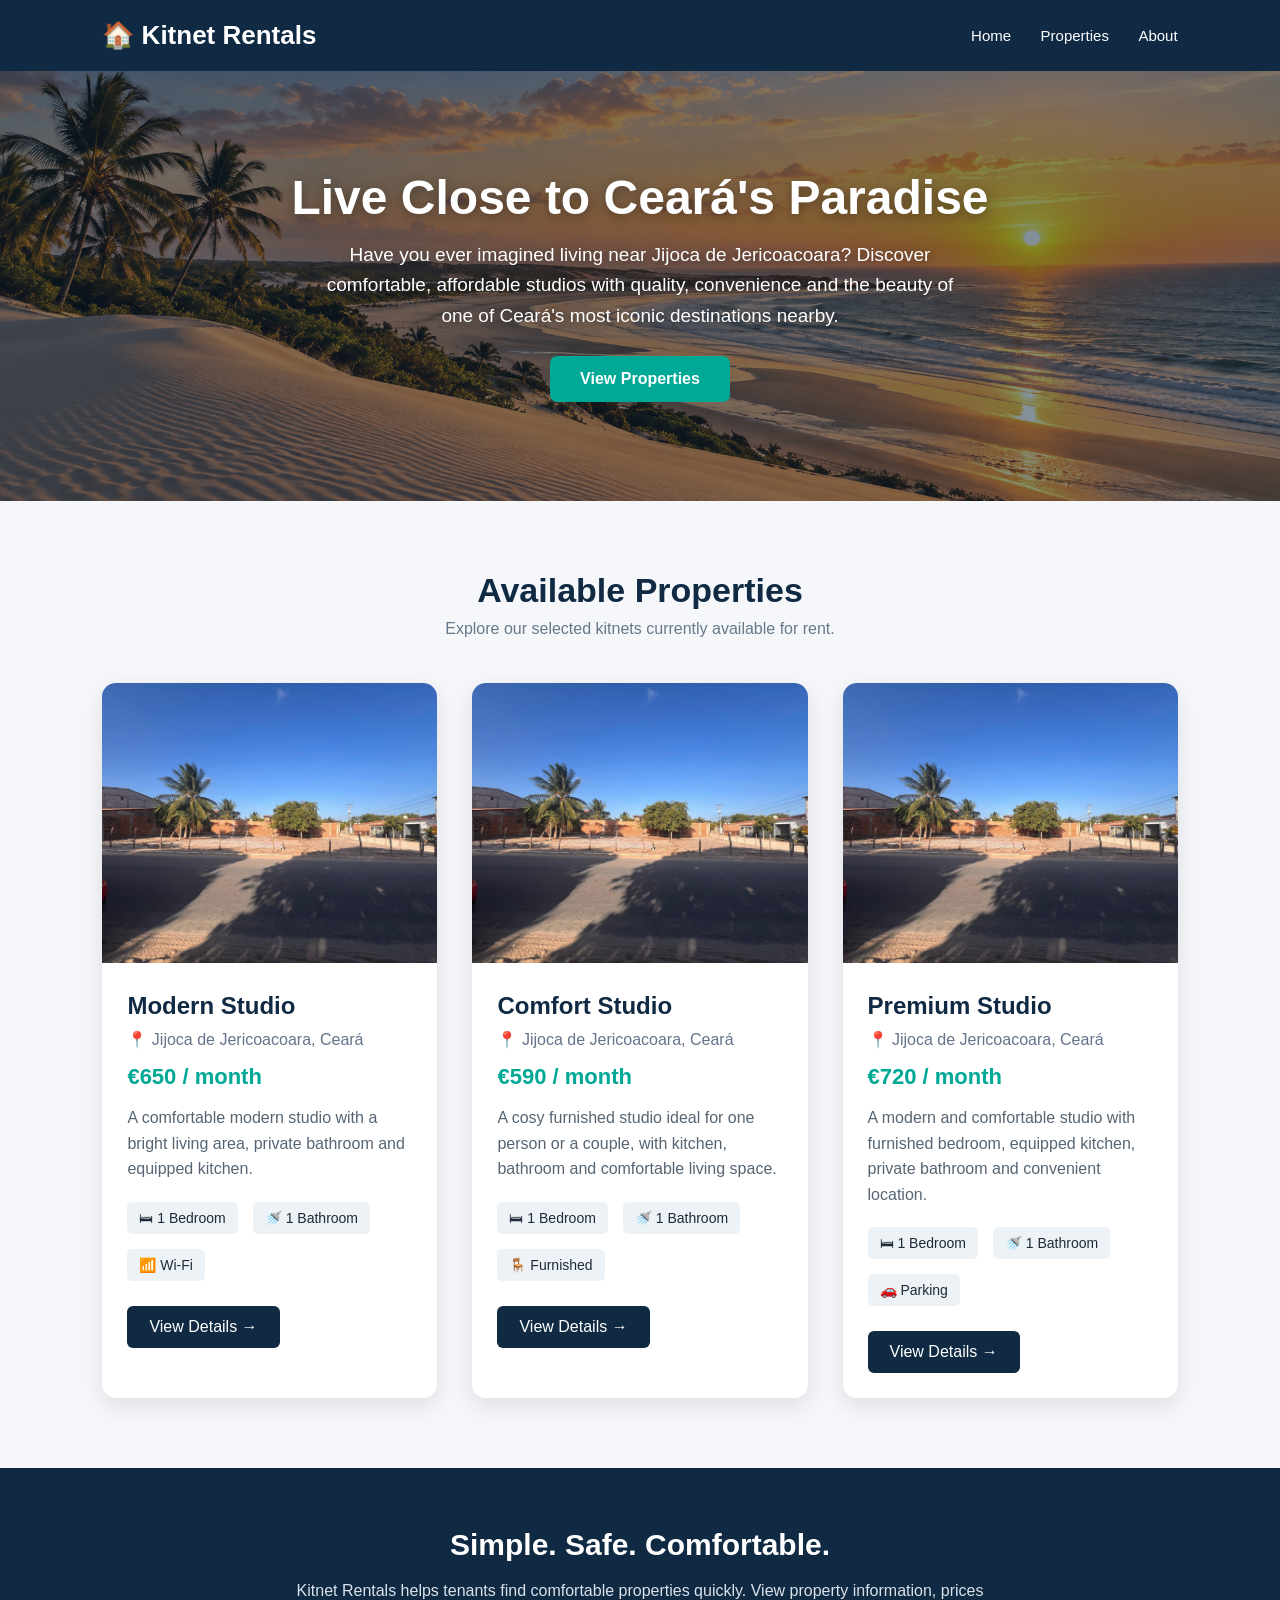
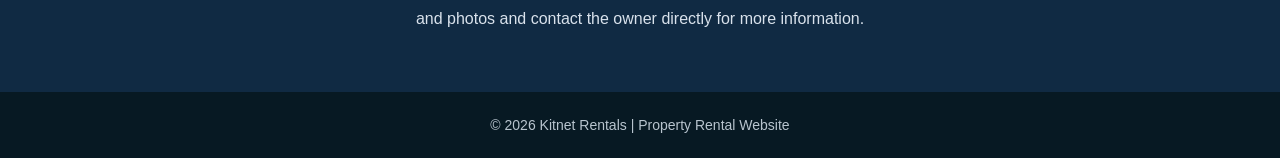
==== index.html @ 23e51628 "Update homepage hero marketing message" ====
<!DOCTYPE html>
<html lang="en">
<head>
    <meta charset="UTF-8">
    <meta name="viewport" content="width=device-width, initial-scale=1.0">
    <title>Kitnet Rentals</title>

    <style>
        * {
            margin: 0;
            padding: 0;
            box-sizing: border-box;
            font-family: Arial, sans-serif;
        }

        body {
            background-color: #f5f7fa;
            color: #1f2937;
        }

        /* HEADER */
        header {
            background-color: #102a43;
            color: white;
            padding: 20px 8%;
            display: flex;
            justify-content: space-between;
            align-items: center;
        }

        header h1 {
            font-size: 26px;
        }

        nav a {
            color: white;
            text-decoration: none;
            margin-left: 25px;
            font-size: 15px;
        }

        nav a:hover {
            color: #4fd1c5;
        }

        /* HERO */
        .hero {
            min-height: 430px;
            background:
                linear-gradient(rgba(10, 35, 55, 0.50), rgba(10, 35, 55, 0.50)),
                url("images/jericoacoara-hero.png");

            background-size: cover;
            background-position: center 58%;
            background-repeat: no-repeat;

            display: flex;
            flex-direction: column;
            justify-content: center;
            align-items: center;

            text-align: center;
            color: white;
            padding: 30px;
        }

        .hero h2 {
            font-size: 48px;
            margin-bottom: 15px;
            text-shadow: 0 3px 12px rgba(0, 0, 0, 0.35);
        }

        .hero p {
            font-size: 19px;
            max-width: 650px;
            line-height: 1.6;
            text-shadow: 0 2px 8px rgba(0, 0, 0, 0.35);
        }

        .hero-button {
            margin-top: 25px;
            background-color: #00a896;
            color: white;
            padding: 14px 30px;
            border-radius: 7px;
            text-decoration: none;
            font-weight: bold;
        }

        .hero-button:hover {
            background-color: #028b7c;
        }

        /* PROPERTIES */
        .properties {
            padding: 70px 8%;
        }

        .properties-title {
            text-align: center;
            margin-bottom: 45px;
        }

        .properties-title h2 {
            font-size: 34px;
            color: #102a43;
            margin-bottom: 10px;
        }

        .properties-title p {
            color: #66788a;
        }

        .property-container {
            max-width: 1250px;
            margin: auto;

            display: grid;
            grid-template-columns: repeat(3, 1fr);
            gap: 35px;
        }

        /* PROPERTY CARD */
        .property-card {
            background-color: white;
            border-radius: 14px;
            overflow: hidden;

            box-shadow: 0 8px 25px rgba(0, 0, 0, 0.10);
            transition: 0.3s;
            cursor: pointer;
        }

        .property-card:hover {
            transform: translateY(-7px);
            box-shadow: 0 14px 35px rgba(0, 0, 0, 0.16);
        }

        .property-card img {
            width: 100%;
            height: 280px;
            object-fit: cover;
        }

        .property-information {
            padding: 25px;
        }

        .property-information h3 {
            color: #102a43;
            font-size: 24px;
            margin-bottom: 10px;
        }

        .location {
            color: #64748b;
            margin-bottom: 15px;
        }

        .price {
            color: #00a896;
            font-size: 22px;
            font-weight: bold;
            margin-bottom: 15px;
        }

        .description {
            color: #566573;
            line-height: 1.6;
            margin-bottom: 20px;
        }

        .features {
            display: flex;
            gap: 15px;
            margin-bottom: 25px;
            flex-wrap: wrap;
        }

        .features span {
            background-color: #edf2f7;
            padding: 8px 12px;
            border-radius: 5px;
            font-size: 14px;
        }

        .details-button {
            display: inline-block;
            text-decoration: none;
            background-color: #102a43;
            color: white;
            padding: 12px 22px;
            border-radius: 6px;
            transition: 0.3s;
        }

        .details-button:hover {
            background-color: #00a896;
        }

        /* ABOUT */
        .about {
            background-color: #102a43;
            color: white;
            text-align: center;
            padding: 60px 20px;
        }

        .about h2 {
            font-size: 30px;
            margin-bottom: 15px;
        }

        .about p {
            max-width: 700px;
            margin: auto;
            line-height: 1.7;
            color: #d9e2ec;
        }

        /* FOOTER */
        footer {
            background-color: #071923;
            color: #b8c4ce;
            text-align: center;
            padding: 25px;
            font-size: 14px;
        }

        /* MOBILE */
        @media (max-width: 800px) {

            header {
                flex-direction: column;
                gap: 15px;
            }

            nav a {
                margin: 0 10px;
            }

            .hero h2 {
                font-size: 36px;
            }

            .property-container {
                grid-template-columns: 1fr;
            }
        }
    </style>
</head>

<body>

    <!-- HEADER -->
    <header>

        <h1>🏠 Kitnet Rentals</h1>

        <nav>
            <a href="#">Home</a>
            <a href="#properties">Properties</a>
            <a href="#about">About</a>
        </nav>

    </header>


    <!-- HERO -->
    <section class="hero">

        <h2>Live Close to Ceará's Paradise</h2>

        <p>
            Have you ever imagined living near Jijoca de Jericoacoara?
            Discover comfortable, affordable studios with quality, convenience
            and the beauty of one of Ceará's most iconic destinations nearby.
        </p>

        <a class="hero-button" href="#properties">
            View Properties
        </a>

    </section>


    <!-- PROPERTIES -->
    <section class="properties" id="properties">

        <div class="properties-title">

            <h2>Available Properties</h2>

            <p>
                Explore our selected kitnets currently available for rent.
            </p>

        </div>


        <div class="property-container">


            <!-- KITNET 1 -->
            <div class="property-card" role="link" tabindex="0" onclick="window.location.href='kitnet1.html'" onkeydown="if(event.key==='Enter' || event.key===' '){event.preventDefault(); window.location.href='kitnet1.html';}">

                <img
                    src="images/modern-studio-1.jpg"
                    alt="Modern Studio property exterior"
                >

                <div class="property-information">

                    <h3>Modern Studio</h3>

                    <p class="location">
                        📍 Jijoca de Jericoacoara, Ceará
                    </p>

                    <p class="price">
                        €650 / month
                    </p>

                    <p class="description">
                        A comfortable modern studio with a bright living area,
                        private bathroom and equipped kitchen.
                    </p>

                    <div class="features">
                        <span>🛏 1 Bedroom</span>
                        <span>🚿 1 Bathroom</span>
                        <span>📶 Wi-Fi</span>
                    </div>

                    <a class="details-button" href="kitnet1.html">
                        View Details →
                    </a>

                </div>

            </div>


            <!-- KITNET 2 -->
            <div class="property-card" role="link" tabindex="0" onclick="window.location.href='kitnet2.html'" onkeydown="if(event.key==='Enter' || event.key===' '){event.preventDefault(); window.location.href='kitnet2.html';}">

                <img
                    src="images/modern-studio-1.jpg"
                    alt="Comfort Studio property exterior"
                >

                <div class="property-information">

                    <h3>Comfort Studio</h3>

                    <p class="location">
                        📍 Jijoca de Jericoacoara, Ceará
                    </p>

                    <p class="price">
                        €590 / month
                    </p>

                    <p class="description">
                        A cosy furnished studio ideal for one person or a couple,
                        with kitchen, bathroom and comfortable living space.
                    </p>

                    <div class="features">
                        <span>🛏 1 Bedroom</span>
                        <span>🚿 1 Bathroom</span>
                        <span>🪑 Furnished</span>
                    </div>

                    <a class="details-button" href="kitnet2.html">
                        View Details →
                    </a>

                </div>

            </div>

            <!-- KITNET 3 -->
            <div class="property-card" role="link" tabindex="0" onclick="window.location.href='kitnet3.html'" onkeydown="if(event.key==='Enter' || event.key===' '){event.preventDefault(); window.location.href='kitnet3.html';}">

                <img
                    src="images/modern-studio-1.jpg"
                    alt="Premium Studio property exterior"
                >

                <div class="property-information">

                    <h3>Premium Studio</h3>

                    <p class="location">
                        📍 Jijoca de Jericoacoara, Ceará
                    </p>

                    <p class="price">
                        €720 / month
                    </p>

                    <p class="description">
                        A modern and comfortable studio with furnished bedroom,
                        equipped kitchen, private bathroom and convenient location.
                    </p>

                    <div class="features">
                        <span>🛏 1 Bedroom</span>
                        <span>🚿 1 Bathroom</span>
                        <span>🚗 Parking</span>
                    </div>

                    <a class="details-button" href="kitnet3.html">
                        View Details →
                    </a>

                </div>

            </div>

        </div>

    </section>


    <!-- ABOUT -->
    <section class="about" id="about">

        <h2>Simple. Safe. Comfortable.</h2>

        <p>
            Kitnet Rentals helps tenants find comfortable properties quickly.
            View property information, prices and photos and contact the owner
            directly for more information.
        </p>

    </section>


    <!-- FOOTER -->
    <footer>

        <p>
            © 2026 Kitnet Rentals | Property Rental Website
        </p>

    </footer>

</body>
</html>
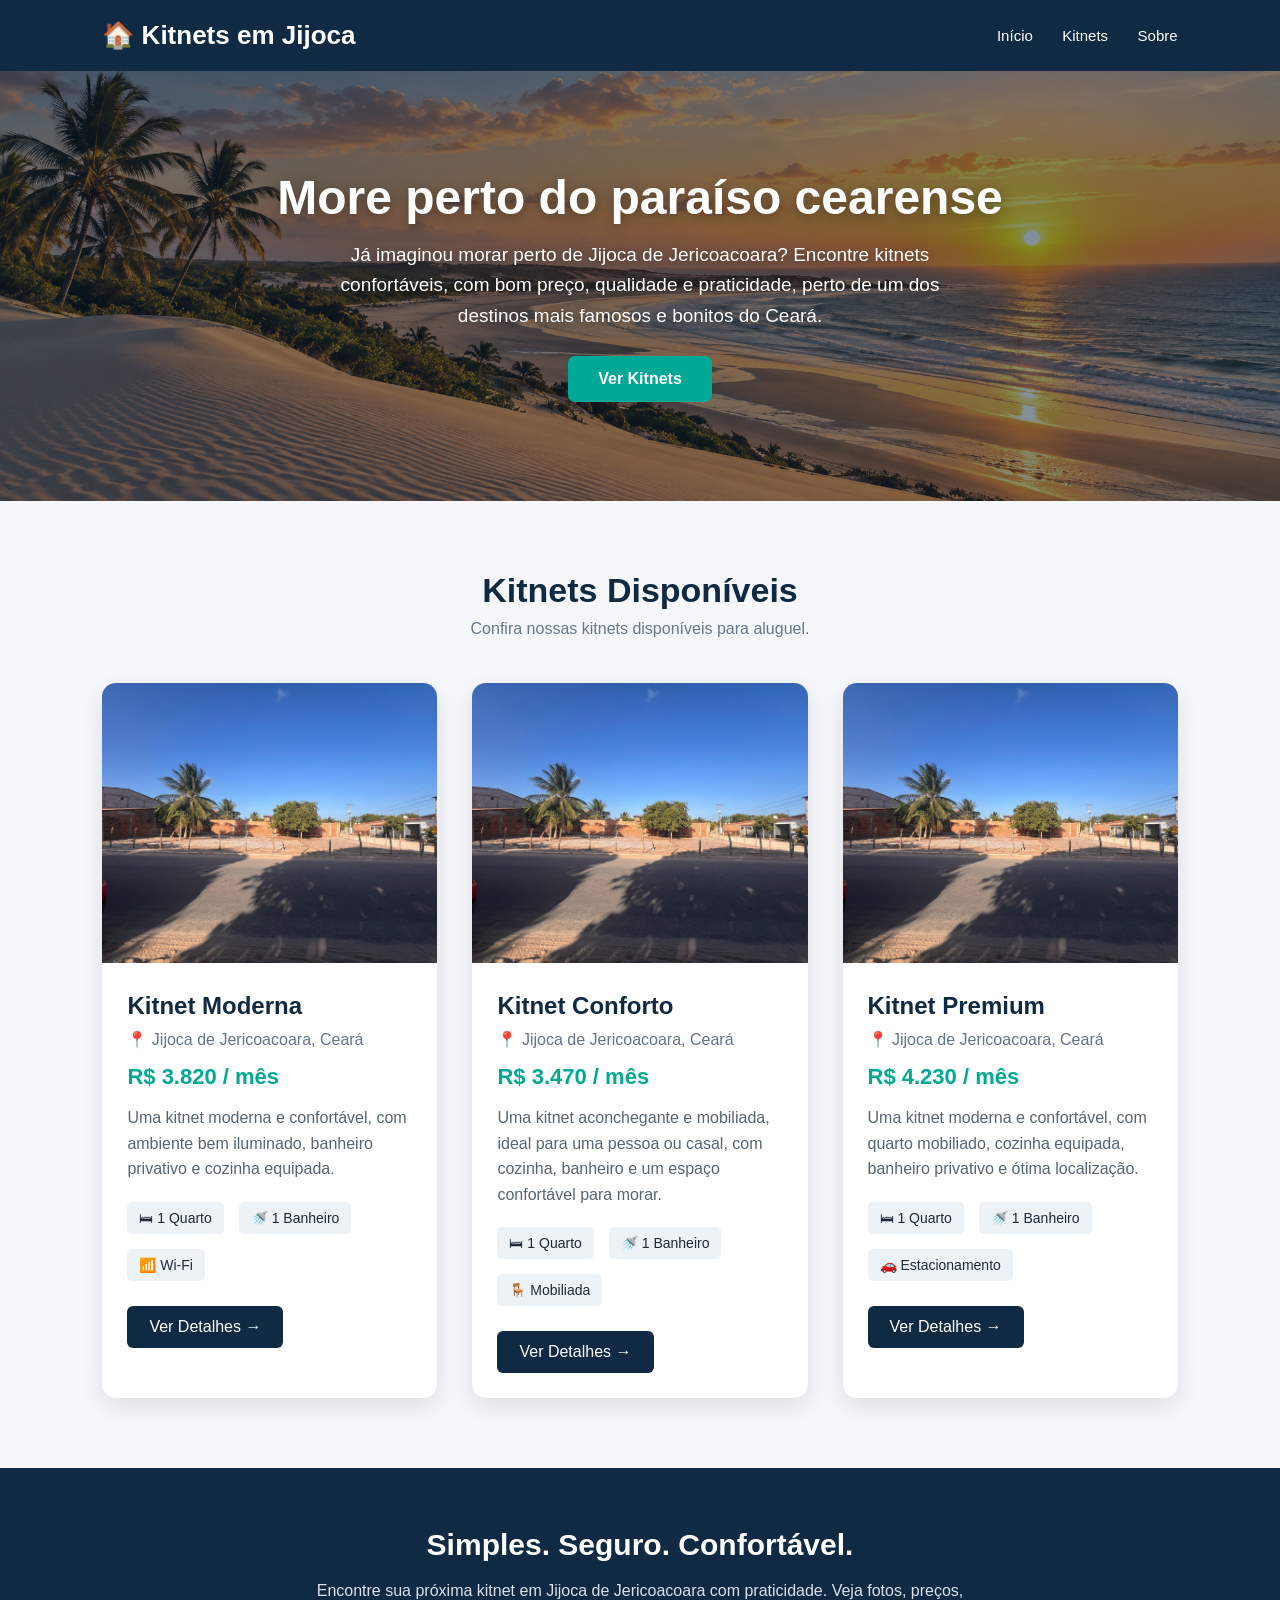
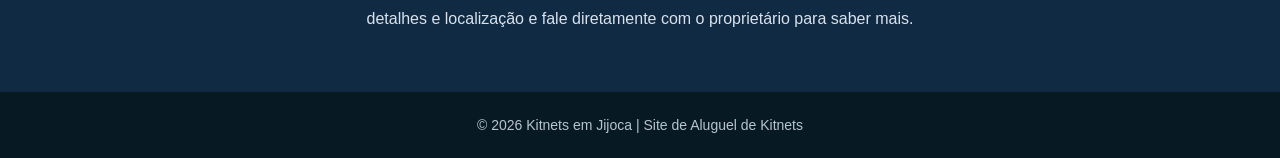
==== commit 76a9051c: "Translate website to Portuguese and use BRL prices" ====
--- a/index.html
+++ b/index.html
@@ -1,9 +1,9 @@
 <!DOCTYPE html>
-<html lang="en">
+<html lang="pt-BR">
 <head>
     <meta charset="UTF-8">
     <meta name="viewport" content="width=device-width, initial-scale=1.0">
-    <title>Kitnet Rentals</title>
+    <title>Kitnets em Jijoca de Jericoacoara</title>
 
     <style>
         * {
@@ -255,12 +255,12 @@
     <!-- HEADER -->
     <header>
 
-        <h1>🏠 Kitnet Rentals</h1>
+        <h1>🏠 Kitnets em Jijoca</h1>
 
         <nav>
-            <a href="#">Home</a>
-            <a href="#properties">Properties</a>
-            <a href="#about">About</a>
+            <a href="#">Início</a>
+            <a href="#properties">Kitnets</a>
+            <a href="#about">Sobre</a>
         </nav>
 
     </header>
@@ -269,16 +269,16 @@
     <!-- HERO -->
     <section class="hero">
 
-        <h2>Live Close to Ceará's Paradise</h2>
+        <h2>More perto do paraíso cearense</h2>
 
         <p>
-            Have you ever imagined living near Jijoca de Jericoacoara?
-            Discover comfortable, affordable studios with quality, convenience
-            and the beauty of one of Ceará's most iconic destinations nearby.
+            Já imaginou morar perto de Jijoca de Jericoacoara?
+            Encontre kitnets confortáveis, com bom preço, qualidade e praticidade,
+            perto de um dos destinos mais famosos e bonitos do Ceará.
         </p>
 
         <a class="hero-button" href="#properties">
-            View Properties
+            Ver Kitnets
         </a>
 
     </section>
@@ -289,10 +289,10 @@
 
         <div class="properties-title">
 
-            <h2>Available Properties</h2>
+            <h2>Kitnets Disponíveis</h2>
 
             <p>
-                Explore our selected kitnets currently available for rent.
+                Confira nossas kitnets disponíveis para aluguel.
             </p>
 
         </div>
@@ -306,34 +306,34 @@
 
                 <img
                     src="images/modern-studio-1.jpg"
-                    alt="Modern Studio property exterior"
+                    alt="Kitnet Moderna property exterior"
                 >
 
                 <div class="property-information">
 
-                    <h3>Modern Studio</h3>
+                    <h3>Kitnet Moderna</h3>
 
                     <p class="location">
                         📍 Jijoca de Jericoacoara, Ceará
                     </p>
 
                     <p class="price">
-                        €650 / month
+                        R$ 3.820 / mês
                     </p>
 
                     <p class="description">
-                        A comfortable modern studio with a bright living area,
-                        private bathroom and equipped kitchen.
+                        Uma kitnet moderna e confortável, com ambiente bem iluminado,
+                        banheiro privativo e cozinha equipada.
                     </p>
 
                     <div class="features">
-                        <span>🛏 1 Bedroom</span>
-                        <span>🚿 1 Bathroom</span>
+                        <span>🛏 1 Quarto</span>
+                        <span>🚿 1 Banheiro</span>
                         <span>📶 Wi-Fi</span>
                     </div>
 
                     <a class="details-button" href="kitnet1.html">
-                        View Details →
+                        Ver Detalhes →
                     </a>
 
                 </div>
@@ -346,34 +346,34 @@
 
                 <img
                     src="images/modern-studio-1.jpg"
-                    alt="Comfort Studio property exterior"
+                    alt="Kitnet Conforto property exterior"
                 >
 
                 <div class="property-information">
 
-                    <h3>Comfort Studio</h3>
+                    <h3>Kitnet Conforto</h3>
 
                     <p class="location">
                         📍 Jijoca de Jericoacoara, Ceará
                     </p>
 
                     <p class="price">
-                        €590 / month
+                        R$ 3.470 / mês
                     </p>
 
                     <p class="description">
-                        A cosy furnished studio ideal for one person or a couple,
-                        with kitchen, bathroom and comfortable living space.
+                        Uma kitnet aconchegante e mobiliada, ideal para uma pessoa ou casal,
+                        com cozinha, banheiro e um espaço confortável para morar.
                     </p>
 
                     <div class="features">
-                        <span>🛏 1 Bedroom</span>
-                        <span>🚿 1 Bathroom</span>
-                        <span>🪑 Furnished</span>
+                        <span>🛏 1 Quarto</span>
+                        <span>🚿 1 Banheiro</span>
+                        <span>🪑 Mobiliada</span>
                     </div>
 
                     <a class="details-button" href="kitnet2.html">
-                        View Details →
+                        Ver Detalhes →
                     </a>
 
                 </div>
@@ -385,34 +385,34 @@
 
                 <img
                     src="images/modern-studio-1.jpg"
-                    alt="Premium Studio property exterior"
+                    alt="Kitnet Premium property exterior"
                 >
 
                 <div class="property-information">
 
-                    <h3>Premium Studio</h3>
+                    <h3>Kitnet Premium</h3>
 
                     <p class="location">
                         📍 Jijoca de Jericoacoara, Ceará
                     </p>
 
                     <p class="price">
-                        €720 / month
+                        R$ 4.230 / mês
                     </p>
 
                     <p class="description">
-                        A modern and comfortable studio with furnished bedroom,
-                        equipped kitchen, private bathroom and convenient location.
+                        Uma kitnet moderna e confortável, com quarto mobiliado,
+                        cozinha equipada, banheiro privativo e ótima localização.
                     </p>
 
                     <div class="features">
-                        <span>🛏 1 Bedroom</span>
-                        <span>🚿 1 Bathroom</span>
-                        <span>🚗 Parking</span>
+                        <span>🛏 1 Quarto</span>
+                        <span>🚿 1 Banheiro</span>
+                        <span>🚗 Estacionamento</span>
                     </div>
 
                     <a class="details-button" href="kitnet3.html">
-                        View Details →
+                        Ver Detalhes →
                     </a>
 
                 </div>
@@ -427,12 +427,12 @@
     <!-- ABOUT -->
     <section class="about" id="about">
 
-        <h2>Simple. Safe. Comfortable.</h2>
+        <h2>Simples. Seguro. Confortável.</h2>
 
         <p>
-            Kitnet Rentals helps tenants find comfortable properties quickly.
-            View property information, prices and photos and contact the owner
-            directly for more information.
+            Encontre sua próxima kitnet em Jijoca de Jericoacoara com praticidade.
+            Veja fotos, preços, detalhes e localização e fale diretamente com o proprietário
+            para saber mais.
         </p>
 
     </section>
@@ -442,7 +442,7 @@
     <footer>
 
         <p>
-            © 2026 Kitnet Rentals | Property Rental Website
+            © 2026 Kitnets em Jijoca | Site de Aluguel de Kitnets
         </p>
 
     </footer>
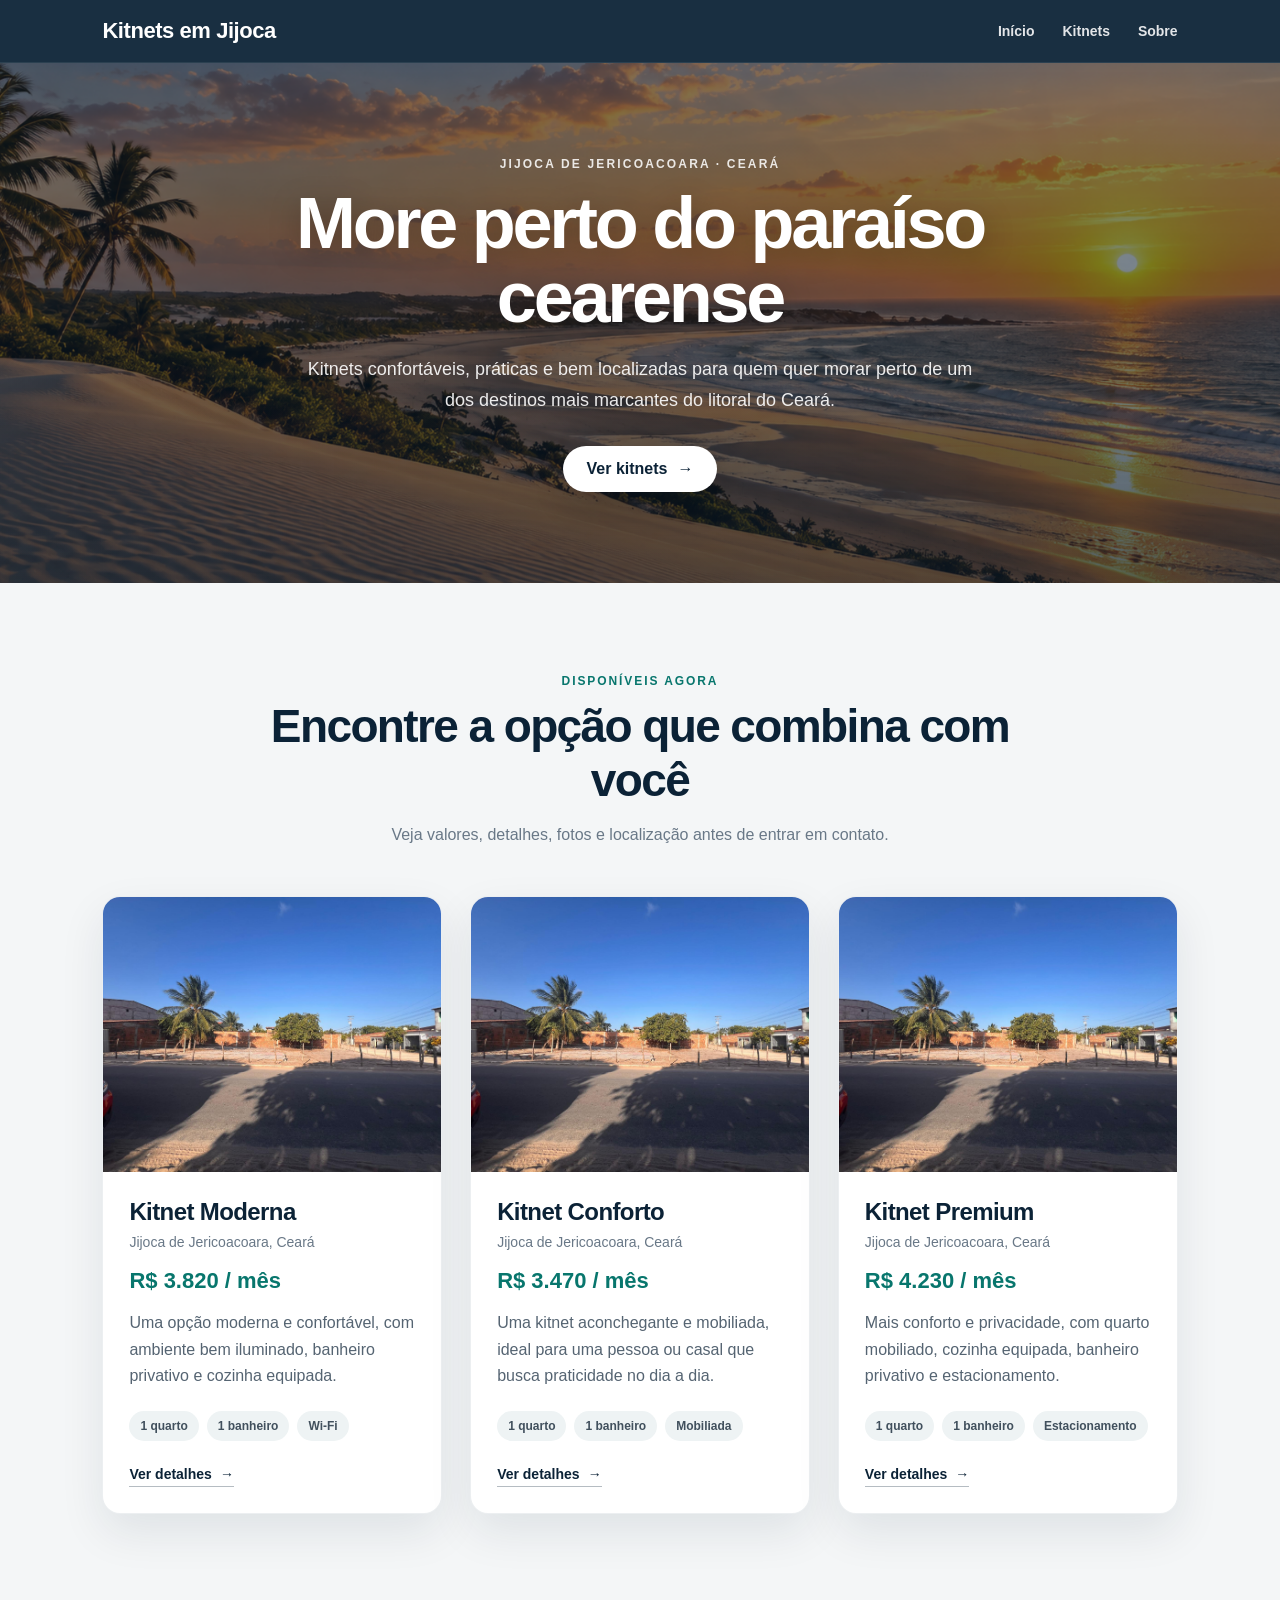
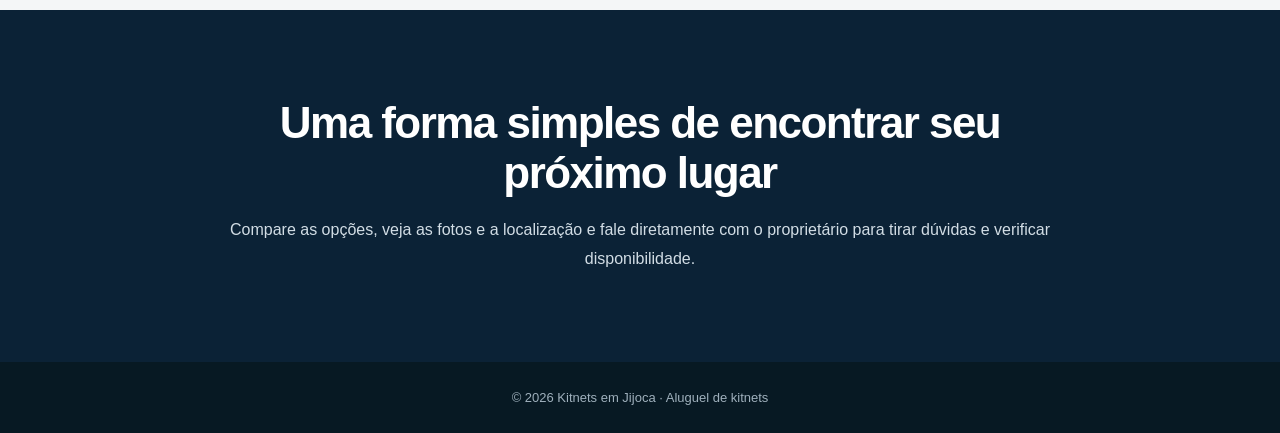
==== commit c5d63e50: "Refine homepage design and scroll animations" ====
--- a/index.html
+++ b/index.html
@@ -3,449 +3,542 @@
 <head>
     <meta charset="UTF-8">
     <meta name="viewport" content="width=device-width, initial-scale=1.0">
+    <meta name="description" content="Kitnets para aluguel em Jijoca de Jericoacoara, Ceará.">
     <title>Kitnets em Jijoca de Jericoacoara</title>
 
     <style>
+        :root {
+            --navy: #0b2236;
+            --navy-soft: #17384f;
+            --teal: #0d8f83;
+            --teal-dark: #08766d;
+            --ink: #17212b;
+            --muted: #697887;
+            --surface: #ffffff;
+            --page: #f4f6f7;
+            --line: #dce3e8;
+            --shadow: 0 18px 45px rgba(15, 35, 50, 0.09);
+            --radius: 18px;
+        }
+
         * {
             margin: 0;
             padding: 0;
             box-sizing: border-box;
-            font-family: Arial, sans-serif;
+        }
+
+        html {
+            scroll-behavior: smooth;
         }
 
         body {
-            background-color: #f5f7fa;
-            color: #1f2937;
-        }
-
-        /* HEADER */
+            font-family: Arial, Helvetica, sans-serif;
+            background: var(--page);
+            color: var(--ink);
+            -webkit-font-smoothing: antialiased;
+        }
+
+        a {
+            color: inherit;
+        }
+
         header {
-            background-color: #102a43;
-            color: white;
-            padding: 20px 8%;
+            position: sticky;
+            top: 0;
+            z-index: 50;
             display: flex;
             justify-content: space-between;
             align-items: center;
-        }
-
-        header h1 {
-            font-size: 26px;
+            padding: 18px 8%;
+            background: rgba(11, 34, 54, 0.94);
+            color: white;
+            backdrop-filter: blur(14px);
+            border-bottom: 1px solid rgba(255,255,255,0.08);
+        }
+
+        .brand {
+            text-decoration: none;
+            font-weight: 800;
+            letter-spacing: -0.02em;
+            font-size: 22px;
+        }
+
+        nav {
+            display: flex;
+            align-items: center;
+            gap: 28px;
         }
 
         nav a {
+            text-decoration: none;
+            font-size: 14px;
+            font-weight: 600;
+            opacity: 0.88;
+            transition: opacity .2s ease;
+        }
+
+        nav a:hover {
+            opacity: 1;
+        }
+
+        .hero {
+            position: relative;
+            min-height: 520px;
+            overflow: hidden;
+            display: grid;
+            place-items: center;
+            text-align: center;
             color: white;
-            text-decoration: none;
-            margin-left: 25px;
-            font-size: 15px;
-        }
-
-        nav a:hover {
-            color: #4fd1c5;
-        }
-
-        /* HERO */
-        .hero {
-            min-height: 430px;
+            isolation: isolate;
+            padding: 72px 24px;
+        }
+
+        .hero::before {
+            content: "";
+            position: absolute;
+            inset: -8%;
+            z-index: -2;
             background:
-                linear-gradient(rgba(10, 35, 55, 0.50), rgba(10, 35, 55, 0.50)),
+                linear-gradient(rgba(8, 27, 43, 0.48), rgba(8, 27, 43, 0.62)),
                 url("images/jericoacoara-hero.png");
-
             background-size: cover;
             background-position: center 58%;
-            background-repeat: no-repeat;
-
-            display: flex;
-            flex-direction: column;
-            justify-content: center;
+            transform: translate3d(0, var(--hero-shift, 0px), 0) scale(1.07);
+            will-change: transform;
+        }
+
+        .hero::after {
+            content: "";
+            position: absolute;
+            inset: 0;
+            z-index: -1;
+            background: linear-gradient(to top, rgba(8, 27, 43, .2), transparent 45%);
+        }
+
+        .hero-content {
+            max-width: 820px;
+        }
+
+        .eyebrow {
+            display: inline-block;
+            margin-bottom: 16px;
+            font-size: 12px;
+            font-weight: 800;
+            letter-spacing: .18em;
+            text-transform: uppercase;
+            opacity: .86;
+        }
+
+        .hero h1 {
+            font-size: clamp(42px, 6vw, 72px);
+            line-height: 1.02;
+            letter-spacing: -0.045em;
+            margin-bottom: 20px;
+            text-shadow: 0 6px 30px rgba(0,0,0,.25);
+        }
+
+        .hero p {
+            max-width: 680px;
+            margin: 0 auto;
+            font-size: 18px;
+            line-height: 1.7;
+            color: rgba(255,255,255,.9);
+        }
+
+        .hero-button {
+            display: inline-flex;
             align-items: center;
-
+            gap: 10px;
+            margin-top: 30px;
+            padding: 14px 24px;
+            border-radius: 999px;
+            background: white;
+            color: var(--navy);
+            text-decoration: none;
+            font-weight: 800;
+            box-shadow: 0 14px 32px rgba(0,0,0,.16);
+            transition: transform .25s ease, box-shadow .25s ease;
+        }
+
+        .hero-button:hover {
+            transform: translateY(-2px);
+            box-shadow: 0 18px 36px rgba(0,0,0,.22);
+        }
+
+        .properties {
+            padding: 88px 8% 96px;
+        }
+
+        .section-head {
+            max-width: 760px;
+            margin: 0 auto 48px;
             text-align: center;
-            color: white;
-            padding: 30px;
-        }
-
-        .hero h2 {
-            font-size: 48px;
-            margin-bottom: 15px;
-            text-shadow: 0 3px 12px rgba(0, 0, 0, 0.35);
-        }
-
-        .hero p {
-            font-size: 19px;
-            max-width: 650px;
-            line-height: 1.6;
-            text-shadow: 0 2px 8px rgba(0, 0, 0, 0.35);
-        }
-
-        .hero-button {
-            margin-top: 25px;
-            background-color: #00a896;
-            color: white;
-            padding: 14px 30px;
-            border-radius: 7px;
-            text-decoration: none;
-            font-weight: bold;
-        }
-
-        .hero-button:hover {
-            background-color: #028b7c;
-        }
-
-        /* PROPERTIES */
-        .properties {
-            padding: 70px 8%;
-        }
-
-        .properties-title {
-            text-align: center;
-            margin-bottom: 45px;
-        }
-
-        .properties-title h2 {
-            font-size: 34px;
-            color: #102a43;
-            margin-bottom: 10px;
-        }
-
-        .properties-title p {
-            color: #66788a;
+        }
+
+        .section-head span {
+            color: var(--teal-dark);
+            font-size: 12px;
+            font-weight: 800;
+            letter-spacing: .16em;
+            text-transform: uppercase;
+        }
+
+        .section-head h2 {
+            margin-top: 10px;
+            font-size: clamp(32px, 4vw, 46px);
+            letter-spacing: -0.035em;
+            color: var(--navy);
+        }
+
+        .section-head p {
+            margin-top: 14px;
+            color: var(--muted);
+            line-height: 1.7;
         }
 
         .property-container {
             max-width: 1250px;
             margin: auto;
-
             display: grid;
             grid-template-columns: repeat(3, 1fr);
-            gap: 35px;
-        }
-
-        /* PROPERTY CARD */
+            gap: 28px;
+        }
+
         .property-card {
-            background-color: white;
-            border-radius: 14px;
+            background: var(--surface);
+            border: 1px solid rgba(23,56,79,.08);
+            border-radius: var(--radius);
             overflow: hidden;
-
-            box-shadow: 0 8px 25px rgba(0, 0, 0, 0.10);
-            transition: 0.3s;
+            box-shadow: var(--shadow);
             cursor: pointer;
+            transition: transform .35s ease, box-shadow .35s ease, border-color .35s ease;
         }
 
         .property-card:hover {
-            transform: translateY(-7px);
-            box-shadow: 0 14px 35px rgba(0, 0, 0, 0.16);
+            transform: translateY(-8px);
+            box-shadow: 0 24px 60px rgba(15,35,50,.14);
+            border-color: rgba(13,143,131,.25);
+        }
+
+        .property-card .image-wrap {
+            overflow: hidden;
+            position: relative;
         }
 
         .property-card img {
             width: 100%;
-            height: 280px;
+            height: 275px;
             object-fit: cover;
+            display: block;
+            transition: transform .7s cubic-bezier(.2,.7,.2,1);
+        }
+
+        .property-card:hover img {
+            transform: scale(1.045);
         }
 
         .property-information {
-            padding: 25px;
+            padding: 26px;
         }
 
         .property-information h3 {
-            color: #102a43;
+            color: var(--navy);
             font-size: 24px;
-            margin-bottom: 10px;
+            letter-spacing: -0.025em;
+            margin-bottom: 8px;
         }
 
         .location {
-            color: #64748b;
-            margin-bottom: 15px;
+            color: var(--muted);
+            font-size: 14px;
+            margin-bottom: 18px;
         }
 
         .price {
-            color: #00a896;
+            color: var(--teal-dark);
             font-size: 22px;
-            font-weight: bold;
-            margin-bottom: 15px;
+            font-weight: 800;
+            margin-bottom: 16px;
         }
 
         .description {
-            color: #566573;
-            line-height: 1.6;
-            margin-bottom: 20px;
+            color: #556472;
+            line-height: 1.65;
+            margin-bottom: 22px;
+            min-height: 79px;
         }
 
         .features {
             display: flex;
-            gap: 15px;
-            margin-bottom: 25px;
+            gap: 8px;
             flex-wrap: wrap;
+            margin-bottom: 24px;
         }
 
         .features span {
-            background-color: #edf2f7;
-            padding: 8px 12px;
-            border-radius: 5px;
+            background: #eef3f4;
+            color: #41505d;
+            padding: 8px 11px;
+            border-radius: 999px;
+            font-size: 12px;
+            font-weight: 700;
+        }
+
+        .details-button {
+            display: inline-flex;
+            align-items: center;
+            gap: 8px;
+            text-decoration: none;
+            color: var(--navy);
+            font-weight: 800;
             font-size: 14px;
-        }
-
-        .details-button {
-            display: inline-block;
-            text-decoration: none;
-            background-color: #102a43;
+            border-bottom: 1px solid rgba(11,34,54,.3);
+            padding-bottom: 4px;
+            transition: color .2s ease, border-color .2s ease;
+        }
+
+        .details-button:hover {
+            color: var(--teal-dark);
+            border-color: var(--teal-dark);
+        }
+
+        .about {
+            background: var(--navy);
             color: white;
-            padding: 12px 22px;
-            border-radius: 6px;
-            transition: 0.3s;
-        }
-
-        .details-button:hover {
-            background-color: #00a896;
-        }
-
-        /* ABOUT */
-        .about {
-            background-color: #102a43;
-            color: white;
+            padding: 88px 20px;
+        }
+
+        .about-inner {
+            max-width: 820px;
+            margin: auto;
             text-align: center;
-            padding: 60px 20px;
         }
 
         .about h2 {
-            font-size: 30px;
-            margin-bottom: 15px;
+            font-size: clamp(30px, 4vw, 44px);
+            letter-spacing: -0.035em;
+            margin-bottom: 18px;
         }
 
         .about p {
-            max-width: 700px;
-            margin: auto;
-            line-height: 1.7;
-            color: #d9e2ec;
-        }
-
-        /* FOOTER */
+            line-height: 1.8;
+            color: #d2dde5;
+        }
+
         footer {
-            background-color: #071923;
-            color: #b8c4ce;
+            background: #071923;
+            color: #9fb0bc;
             text-align: center;
-            padding: 25px;
-            font-size: 14px;
-        }
-
-        /* MOBILE */
-        @media (max-width: 800px) {
-
-            header {
-                flex-direction: column;
-                gap: 15px;
-            }
-
-            nav a {
-                margin: 0 10px;
-            }
-
-            .hero h2 {
-                font-size: 36px;
-            }
-
+            padding: 28px;
+            font-size: 13px;
+        }
+
+        .reveal {
+            opacity: 0;
+            transform: translateY(26px);
+            transition: opacity .75s ease, transform .75s cubic-bezier(.2,.7,.2,1);
+        }
+
+        .reveal.visible {
+            opacity: 1;
+            transform: translateY(0);
+        }
+
+        .property-card.reveal:nth-child(2) {
+            transition-delay: .08s;
+        }
+
+        .property-card.reveal:nth-child(3) {
+            transition-delay: .16s;
+        }
+
+        @media (max-width: 900px) {
             .property-container {
                 grid-template-columns: 1fr;
-            }
+                max-width: 620px;
+            }
+
+            .description {
+                min-height: auto;
+            }
+        }
+
+        @media (max-width: 700px) {
+            header {
+                padding: 16px 20px;
+            }
+
+            nav {
+                gap: 14px;
+            }
+
+            nav a {
+                font-size: 13px;
+            }
+
+            .brand {
+                font-size: 18px;
+            }
+
+            .hero {
+                min-height: 480px;
+            }
+
+            .hero p {
+                font-size: 16px;
+            }
+
+            .properties {
+                padding: 68px 20px 76px;
+            }
+
+            .property-card img {
+                height: 240px;
+            }
+        }
+
+        @media (prefers-reduced-motion: reduce) {
+            html { scroll-behavior: auto; }
+            .reveal { opacity: 1; transform: none; transition: none; }
+            .property-card,
+            .property-card img,
+            .hero-button { transition: none; }
+            .hero::before { transform: scale(1.07); }
         }
     </style>
 </head>
 
 <body>
 
-    <!-- HEADER -->
-    <header>
-
-        <h1>🏠 Kitnets em Jijoca</h1>
-
-        <nav>
-            <a href="#">Início</a>
-            <a href="#properties">Kitnets</a>
-            <a href="#about">Sobre</a>
-        </nav>
-
-    </header>
-
-
-    <!-- HERO -->
-    <section class="hero">
-
-        <h2>More perto do paraíso cearense</h2>
-
+<header>
+    <a class="brand" href="#">Kitnets em Jijoca</a>
+
+    <nav>
+        <a href="#">Início</a>
+        <a href="#properties">Kitnets</a>
+        <a href="#about">Sobre</a>
+    </nav>
+</header>
+
+<section class="hero" id="home">
+    <div class="hero-content reveal">
+        <span class="eyebrow">Jijoca de Jericoacoara · Ceará</span>
+        <h1>More perto do paraíso cearense</h1>
         <p>
-            Já imaginou morar perto de Jijoca de Jericoacoara?
-            Encontre kitnets confortáveis, com bom preço, qualidade e praticidade,
-            perto de um dos destinos mais famosos e bonitos do Ceará.
+            Kitnets confortáveis, práticas e bem localizadas para quem quer morar
+            perto de um dos destinos mais marcantes do litoral do Ceará.
         </p>
-
-        <a class="hero-button" href="#properties">
-            Ver Kitnets
-        </a>
-
-    </section>
-
-
-    <!-- PROPERTIES -->
-    <section class="properties" id="properties">
-
-        <div class="properties-title">
-
-            <h2>Kitnets Disponíveis</h2>
-
-            <p>
-                Confira nossas kitnets disponíveis para aluguel.
-            </p>
-
-        </div>
-
-
-        <div class="property-container">
-
-
-            <!-- KITNET 1 -->
-            <div class="property-card" role="link" tabindex="0" onclick="window.location.href='kitnet1.html'" onkeydown="if(event.key==='Enter' || event.key===' '){event.preventDefault(); window.location.href='kitnet1.html';}">
-
-                <img
-                    src="images/modern-studio-1.jpg"
-                    alt="Kitnet Moderna property exterior"
-                >
-
-                <div class="property-information">
-
-                    <h3>Kitnet Moderna</h3>
-
-                    <p class="location">
-                        📍 Jijoca de Jericoacoara, Ceará
-                    </p>
-
-                    <p class="price">
-                        R$ 3.820 / mês
-                    </p>
-
-                    <p class="description">
-                        Uma kitnet moderna e confortável, com ambiente bem iluminado,
-                        banheiro privativo e cozinha equipada.
-                    </p>
-
-                    <div class="features">
-                        <span>🛏 1 Quarto</span>
-                        <span>🚿 1 Banheiro</span>
-                        <span>📶 Wi-Fi</span>
-                    </div>
-
-                    <a class="details-button" href="kitnet1.html">
-                        Ver Detalhes →
-                    </a>
-
+        <a class="hero-button" href="#properties">Ver kitnets <span aria-hidden="true">→</span></a>
+    </div>
+</section>
+
+<section class="properties" id="properties">
+    <div class="section-head reveal">
+        <span>Disponíveis agora</span>
+        <h2>Encontre a opção que combina com você</h2>
+        <p>Veja valores, detalhes, fotos e localização antes de entrar em contato.</p>
+    </div>
+
+    <div class="property-container">
+        <article class="property-card reveal" role="link" tabindex="0" onclick="window.location.href='kitnet1.html'" onkeydown="if(event.key==='Enter'||event.key===' '){event.preventDefault();window.location.href='kitnet1.html';}">
+            <div class="image-wrap">
+                <img src="images/modern-studio-1.jpg" alt="Área externa da Kitnet Moderna">
+            </div>
+            <div class="property-information">
+                <h3>Kitnet Moderna</h3>
+                <p class="location">Jijoca de Jericoacoara, Ceará</p>
+                <p class="price">R$ 3.820 / mês</p>
+                <p class="description">Uma opção moderna e confortável, com ambiente bem iluminado, banheiro privativo e cozinha equipada.</p>
+                <div class="features">
+                    <span>1 quarto</span>
+                    <span>1 banheiro</span>
+                    <span>Wi-Fi</span>
                 </div>
-
+                <a class="details-button" href="kitnet1.html">Ver detalhes <span aria-hidden="true">→</span></a>
             </div>
-
-
-            <!-- KITNET 2 -->
-            <div class="property-card" role="link" tabindex="0" onclick="window.location.href='kitnet2.html'" onkeydown="if(event.key==='Enter' || event.key===' '){event.preventDefault(); window.location.href='kitnet2.html';}">
-
-                <img
-                    src="images/modern-studio-1.jpg"
-                    alt="Kitnet Conforto property exterior"
-                >
-
-                <div class="property-information">
-
-                    <h3>Kitnet Conforto</h3>
-
-                    <p class="location">
-                        📍 Jijoca de Jericoacoara, Ceará
-                    </p>
-
-                    <p class="price">
-                        R$ 3.470 / mês
-                    </p>
-
-                    <p class="description">
-                        Uma kitnet aconchegante e mobiliada, ideal para uma pessoa ou casal,
-                        com cozinha, banheiro e um espaço confortável para morar.
-                    </p>
-
-                    <div class="features">
-                        <span>🛏 1 Quarto</span>
-                        <span>🚿 1 Banheiro</span>
-                        <span>🪑 Mobiliada</span>
-                    </div>
-
-                    <a class="details-button" href="kitnet2.html">
-                        Ver Detalhes →
-                    </a>
-
+        </article>
+
+        <article class="property-card reveal" role="link" tabindex="0" onclick="window.location.href='kitnet2.html'" onkeydown="if(event.key==='Enter'||event.key===' '){event.preventDefault();window.location.href='kitnet2.html';}">
+            <div class="image-wrap">
+                <img src="images/modern-studio-1.jpg" alt="Área externa da Kitnet Conforto">
+            </div>
+            <div class="property-information">
+                <h3>Kitnet Conforto</h3>
+                <p class="location">Jijoca de Jericoacoara, Ceará</p>
+                <p class="price">R$ 3.470 / mês</p>
+                <p class="description">Uma kitnet aconchegante e mobiliada, ideal para uma pessoa ou casal que busca praticidade no dia a dia.</p>
+                <div class="features">
+                    <span>1 quarto</span>
+                    <span>1 banheiro</span>
+                    <span>Mobiliada</span>
                 </div>
-
+                <a class="details-button" href="kitnet2.html">Ver detalhes <span aria-hidden="true">→</span></a>
             </div>
-
-            <!-- KITNET 3 -->
-            <div class="property-card" role="link" tabindex="0" onclick="window.location.href='kitnet3.html'" onkeydown="if(event.key==='Enter' || event.key===' '){event.preventDefault(); window.location.href='kitnet3.html';}">
-
-                <img
-                    src="images/modern-studio-1.jpg"
-                    alt="Kitnet Premium property exterior"
-                >
-
-                <div class="property-information">
-
-                    <h3>Kitnet Premium</h3>
-
-                    <p class="location">
-                        📍 Jijoca de Jericoacoara, Ceará
-                    </p>
-
-                    <p class="price">
-                        R$ 4.230 / mês
-                    </p>
-
-                    <p class="description">
-                        Uma kitnet moderna e confortável, com quarto mobiliado,
-                        cozinha equipada, banheiro privativo e ótima localização.
-                    </p>
-
-                    <div class="features">
-                        <span>🛏 1 Quarto</span>
-                        <span>🚿 1 Banheiro</span>
-                        <span>🚗 Estacionamento</span>
-                    </div>
-
-                    <a class="details-button" href="kitnet3.html">
-                        Ver Detalhes →
-                    </a>
-
+        </article>
+
+        <article class="property-card reveal" role="link" tabindex="0" onclick="window.location.href='kitnet3.html'" onkeydown="if(event.key==='Enter'||event.key===' '){event.preventDefault();window.location.href='kitnet3.html';}">
+            <div class="image-wrap">
+                <img src="images/modern-studio-1.jpg" alt="Área externa da Kitnet Premium">
+            </div>
+            <div class="property-information">
+                <h3>Kitnet Premium</h3>
+                <p class="location">Jijoca de Jericoacoara, Ceará</p>
+                <p class="price">R$ 4.230 / mês</p>
+                <p class="description">Mais conforto e privacidade, com quarto mobiliado, cozinha equipada, banheiro privativo e estacionamento.</p>
+                <div class="features">
+                    <span>1 quarto</span>
+                    <span>1 banheiro</span>
+                    <span>Estacionamento</span>
                 </div>
-
+                <a class="details-button" href="kitnet3.html">Ver detalhes <span aria-hidden="true">→</span></a>
             </div>
-
-        </div>
-
-    </section>
-
-
-    <!-- ABOUT -->
-    <section class="about" id="about">
-
-        <h2>Simples. Seguro. Confortável.</h2>
-
+        </article>
+    </div>
+</section>
+
+<section class="about" id="about">
+    <div class="about-inner reveal">
+        <h2>Uma forma simples de encontrar seu próximo lugar</h2>
         <p>
-            Encontre sua próxima kitnet em Jijoca de Jericoacoara com praticidade.
-            Veja fotos, preços, detalhes e localização e fale diretamente com o proprietário
-            para saber mais.
+            Compare as opções, veja as fotos e a localização e fale diretamente
+            com o proprietário para tirar dúvidas e verificar disponibilidade.
         </p>
-
-    </section>
-
-
-    <!-- FOOTER -->
-    <footer>
-
-        <p>
-            © 2026 Kitnets em Jijoca | Site de Aluguel de Kitnets
-        </p>
-
-    </footer>
+    </div>
+</section>
+
+<footer>
+    © 2026 Kitnets em Jijoca · Aluguel de kitnets
+</footer>
+
+<script>
+    const revealItems = document.querySelectorAll('.reveal');
+    const reduceMotion = window.matchMedia('(prefers-reduced-motion: reduce)').matches;
+
+    if (reduceMotion) {
+        revealItems.forEach(item => item.classList.add('visible'));
+    } else {
+        const observer = new IntersectionObserver((entries) => {
+            entries.forEach(entry => {
+                if (entry.isIntersecting) {
+                    entry.target.classList.add('visible');
+                    observer.unobserve(entry.target);
+                }
+            });
+        }, { threshold: 0.15 });
+
+        revealItems.forEach(item => observer.observe(item));
+
+        const hero = document.querySelector('.hero');
+        const updateParallax = () => {
+            const rect = hero.getBoundingClientRect();
+            const shift = Math.max(-70, Math.min(70, -rect.top * 0.14));
+            hero.style.setProperty('--hero-shift', shift + 'px');
+        };
+
+        updateParallax();
+        window.addEventListener('scroll', updateParallax, { passive: true });
+    }
+</script>
 
 </body>
-</html>
+</html>
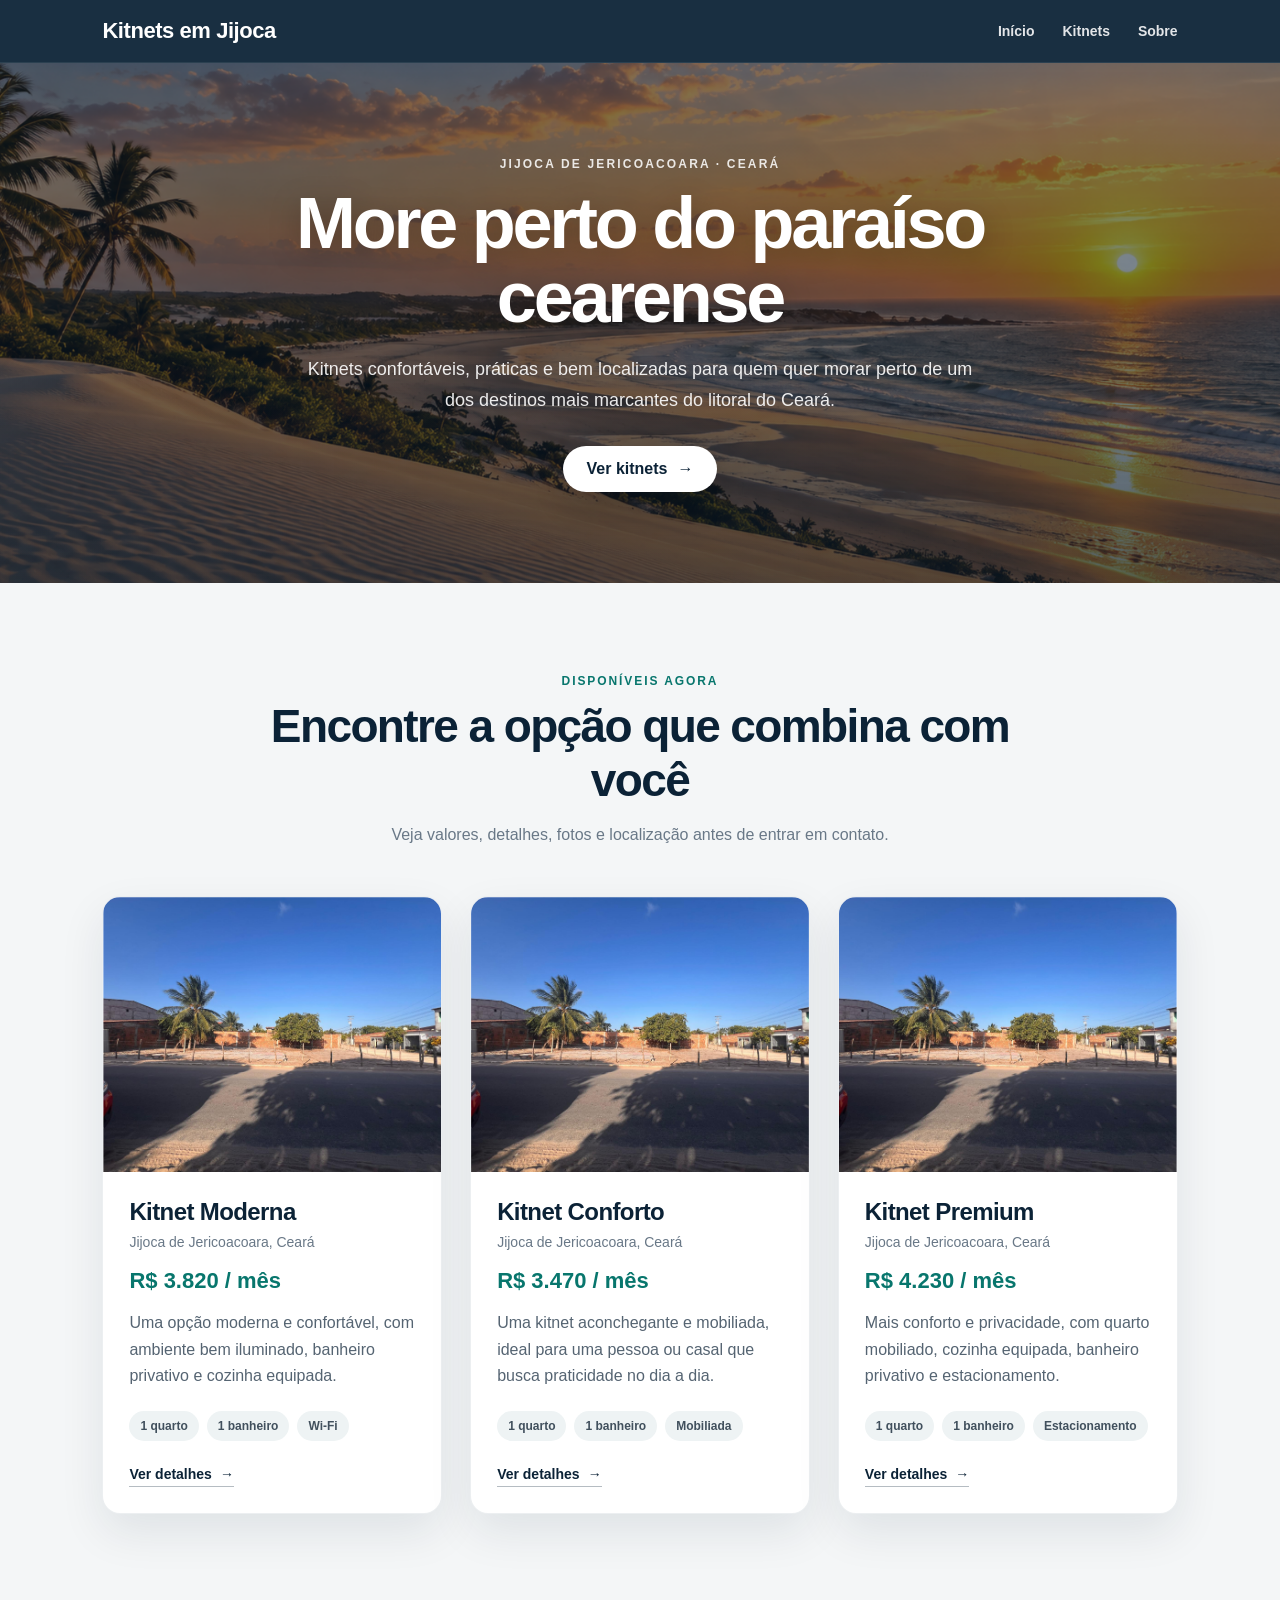
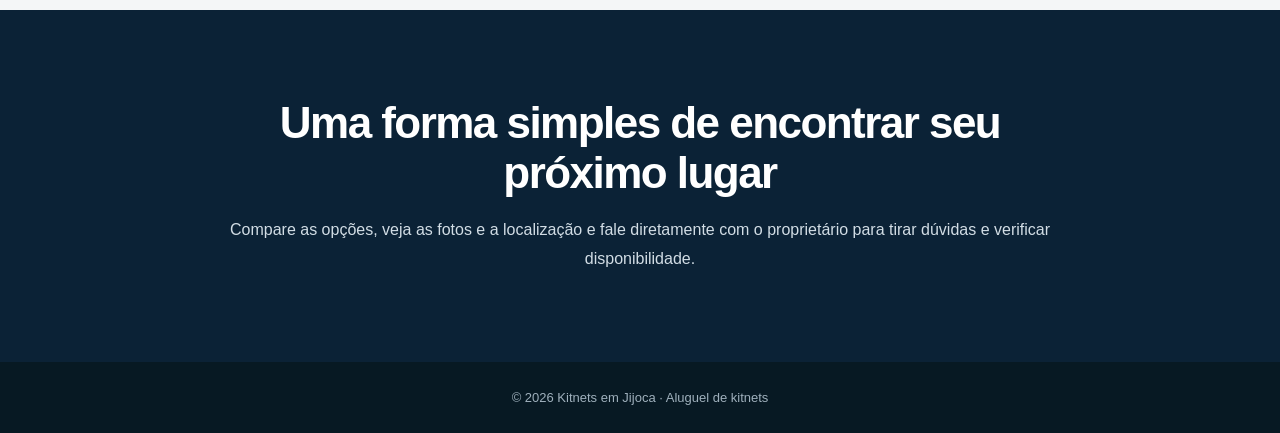
==== commit d623ef03: "Enhance scroll reveal animation for property cards" ====
--- a/index.html
+++ b/index.html
@@ -335,7 +335,7 @@
 
         .reveal {
             opacity: 0;
-            transform: translateY(26px);
+            transform: translateY(30px);
             transition: opacity .75s ease, transform .75s cubic-bezier(.2,.7,.2,1);
         }
 
@@ -344,12 +344,56 @@
             transform: translateY(0);
         }
 
+        /* Entrada das kitnets conforme o usuário rola a página */
+        .property-card.reveal {
+            opacity: 0;
+            transform: translateY(58px) scale(.97);
+            transition:
+                opacity .75s ease,
+                transform .9s cubic-bezier(.16,1,.3,1),
+                box-shadow .35s ease,
+                border-color .35s ease;
+        }
+
+        .property-card.reveal .image-wrap {
+            clip-path: inset(0 0 100% 0);
+            transition: clip-path .9s cubic-bezier(.16,1,.3,1);
+        }
+
+        .property-card.reveal .property-information {
+            opacity: 0;
+            transform: translateY(18px);
+            transition: opacity .55s ease .18s, transform .65s cubic-bezier(.16,1,.3,1) .18s;
+        }
+
+        .property-card.reveal.visible {
+            opacity: 1;
+            transform: translateY(0) scale(1);
+        }
+
+        .property-card.reveal.visible .image-wrap {
+            clip-path: inset(0 0 0 0);
+        }
+
+        .property-card.reveal.visible .property-information {
+            opacity: 1;
+            transform: translateY(0);
+        }
+
         .property-card.reveal:nth-child(2) {
-            transition-delay: .08s;
+            transition-delay: .12s;
+        }
+
+        .property-card.reveal:nth-child(2) .image-wrap {
+            transition-delay: .10s;
         }
 
         .property-card.reveal:nth-child(3) {
-            transition-delay: .16s;
+            transition-delay: .24s;
+        }
+
+        .property-card.reveal:nth-child(3) .image-wrap {
+            transition-delay: .20s;
         }
 
         @media (max-width: 900px) {
@@ -524,7 +568,10 @@
                     observer.unobserve(entry.target);
                 }
             });
-        }, { threshold: 0.15 });
+        }, {
+            threshold: 0.10,
+            rootMargin: "0px 0px -12% 0px"
+        });
 
         revealItems.forEach(item => observer.observe(item));
 
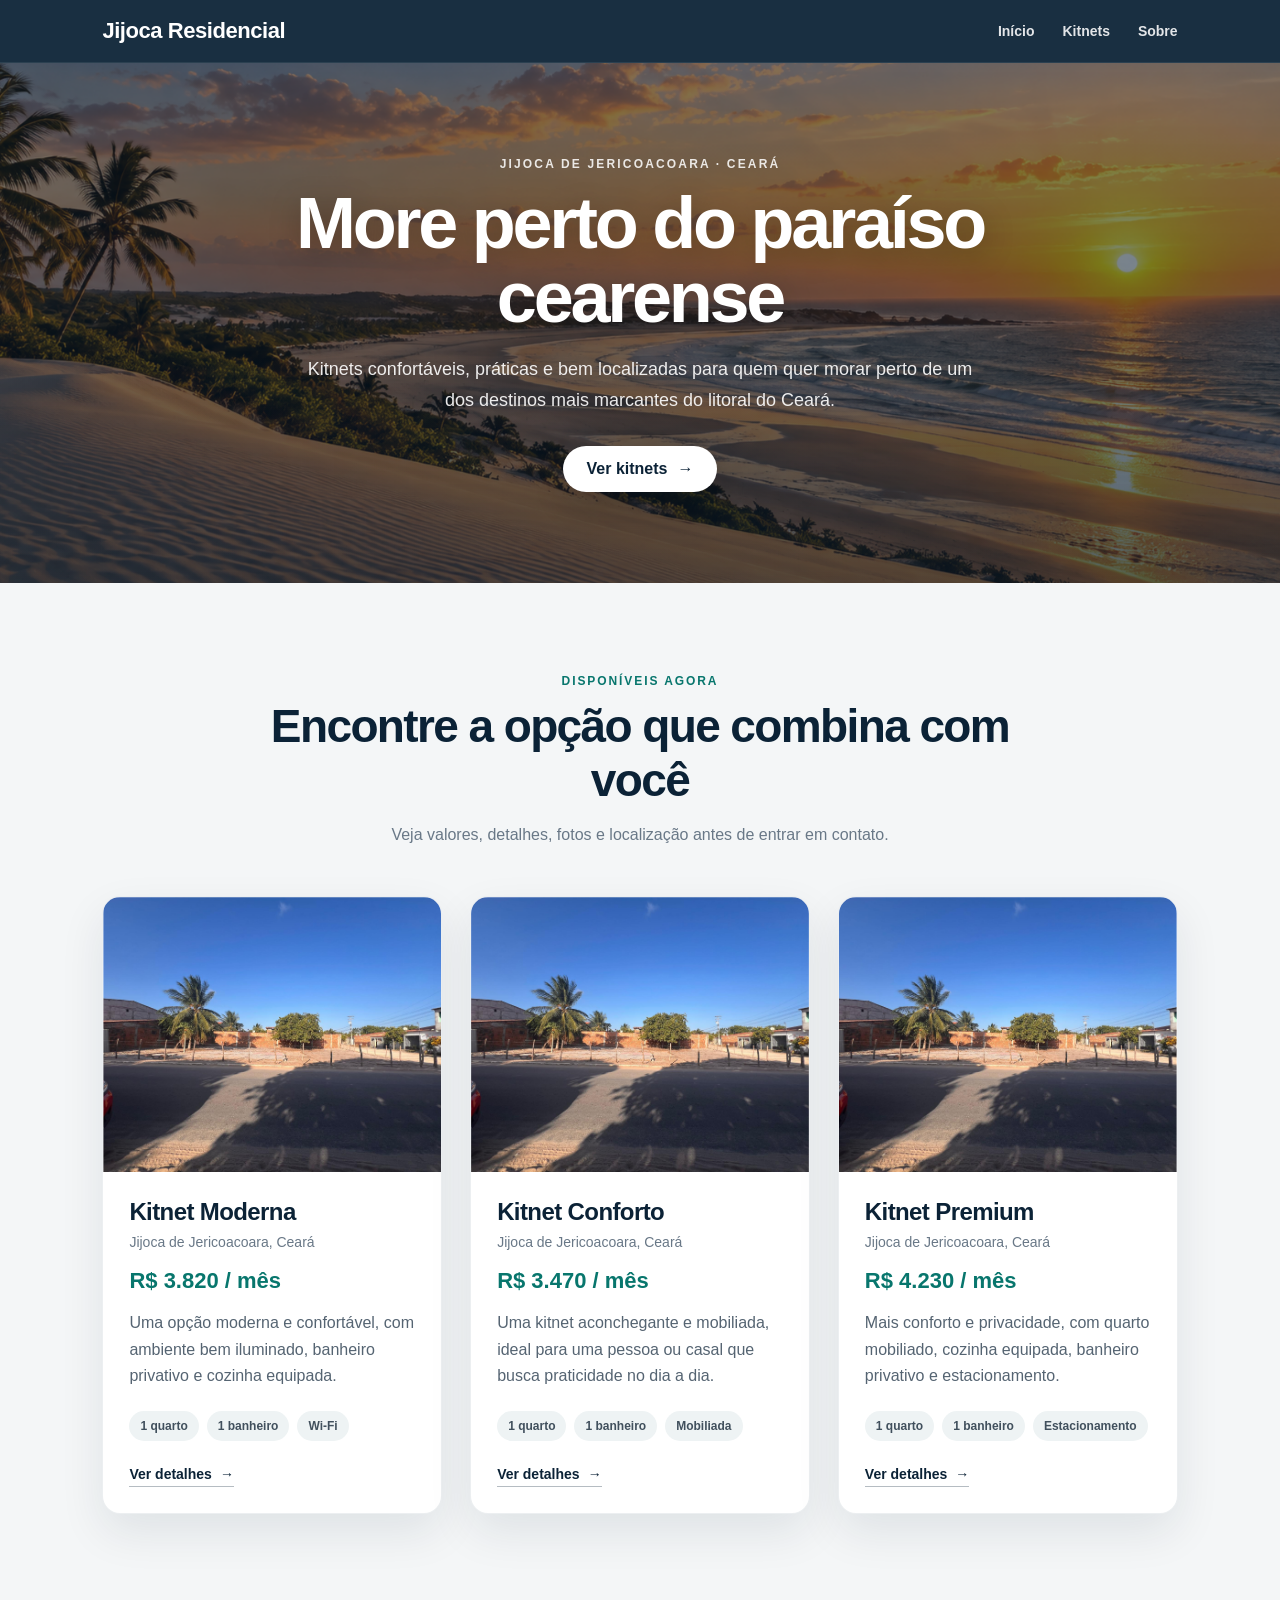
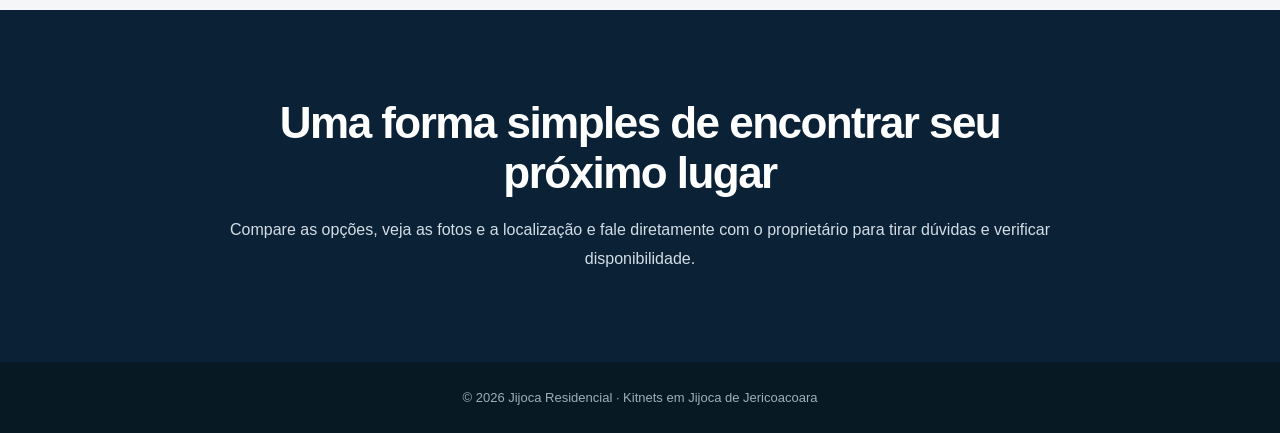
==== commit 578a2adb: "Apply Jijoca Residencial branding to index.html" ====
--- a/index.html
+++ b/index.html
@@ -3,8 +3,8 @@
 <head>
     <meta charset="UTF-8">
     <meta name="viewport" content="width=device-width, initial-scale=1.0">
-    <meta name="description" content="Kitnets para aluguel em Jijoca de Jericoacoara, Ceará.">
-    <title>Kitnets em Jijoca de Jericoacoara</title>
+    <meta name="description" content="Jijoca Residencial — kitnets para aluguel em Jijoca de Jericoacoara, Ceará.">
+    <title>Jijoca Residencial de Jericoacoara</title>
 
     <style>
         :root {
@@ -455,7 +455,7 @@
 <body>
 
 <header>
-    <a class="brand" href="#">Kitnets em Jijoca</a>
+    <a class="brand" href="#">Jijoca Residencial</a>
 
     <nav>
         <a href="#">Início</a>
@@ -551,7 +551,7 @@
 </section>
 
 <footer>
-    © 2026 Kitnets em Jijoca · Aluguel de kitnets
+    © 2026 Jijoca Residencial · Kitnets em Jijoca de Jericoacoara
 </footer>
 
 <script>
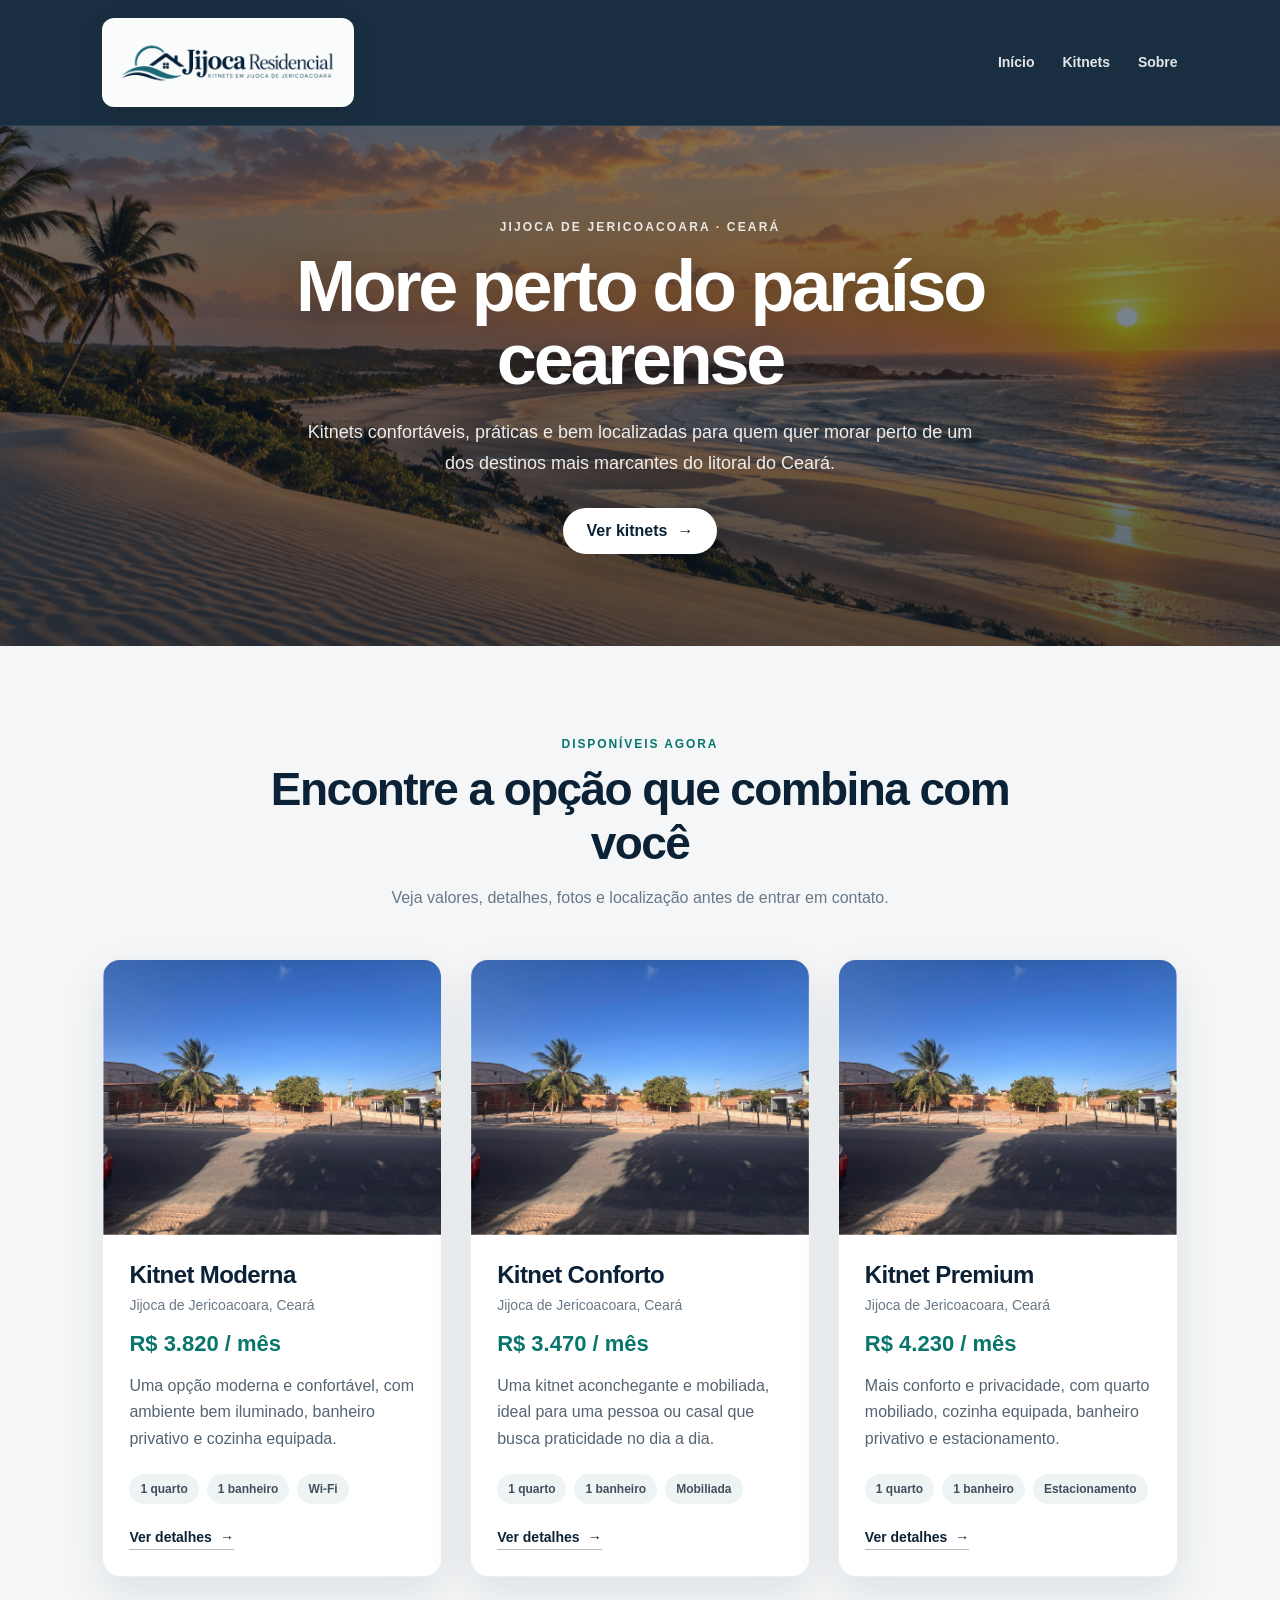
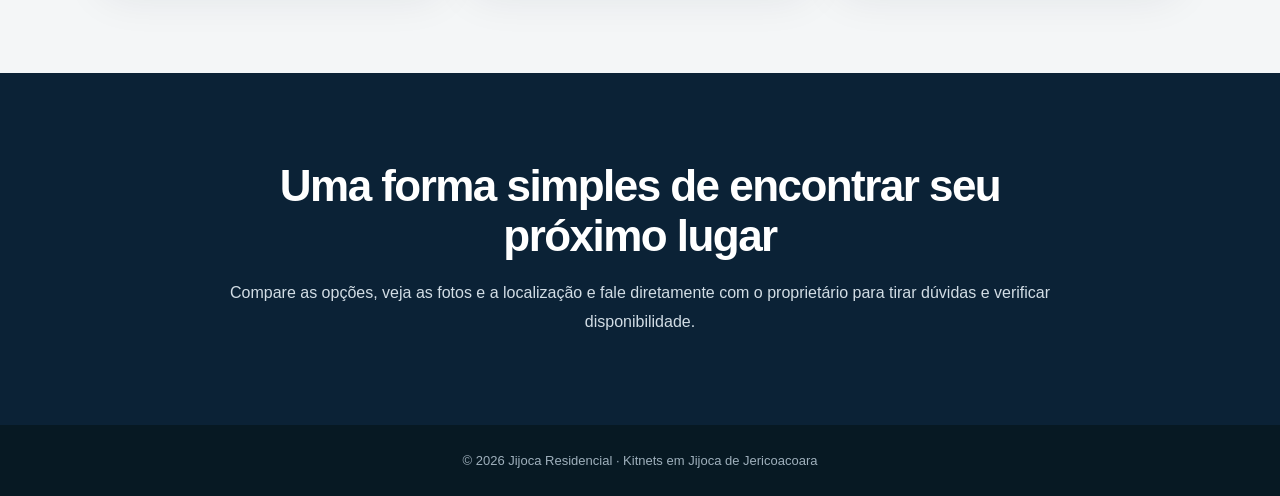
==== commit fc97960f: "Add Jijoca Residencial logo to site header" ====
--- a/index.html
+++ b/index.html
@@ -57,10 +57,19 @@
         }
 
         .brand {
+            display: inline-flex;
+            align-items: center;
+            background: rgba(255,255,255,.98);
+            padding: 6px 11px;
+            border-radius: 12px;
+            box-shadow: 0 8px 22px rgba(0,0,0,.12);
             text-decoration: none;
-            font-weight: 800;
-            letter-spacing: -0.02em;
-            font-size: 22px;
+        }
+
+        .brand img {
+            display: block;
+            width: 230px;
+            height: auto;
         }
 
         nav {
@@ -421,7 +430,11 @@
             }
 
             .brand {
-                font-size: 18px;
+                padding: 5px 8px;
+            }
+
+            .brand img {
+                width: 165px;
             }
 
             .hero {
@@ -455,7 +468,9 @@
 <body>
 
 <header>
-    <a class="brand" href="#">Jijoca Residencial</a>
+    <a class="brand" href="#" aria-label="Jijoca Residencial">
+        <img src="images/jijoca-residencial-logo.png" alt="Jijoca Residencial - Kitnets em Jijoca de Jericoacoara">
+    </a>
 
     <nav>
         <a href="#">Início</a>
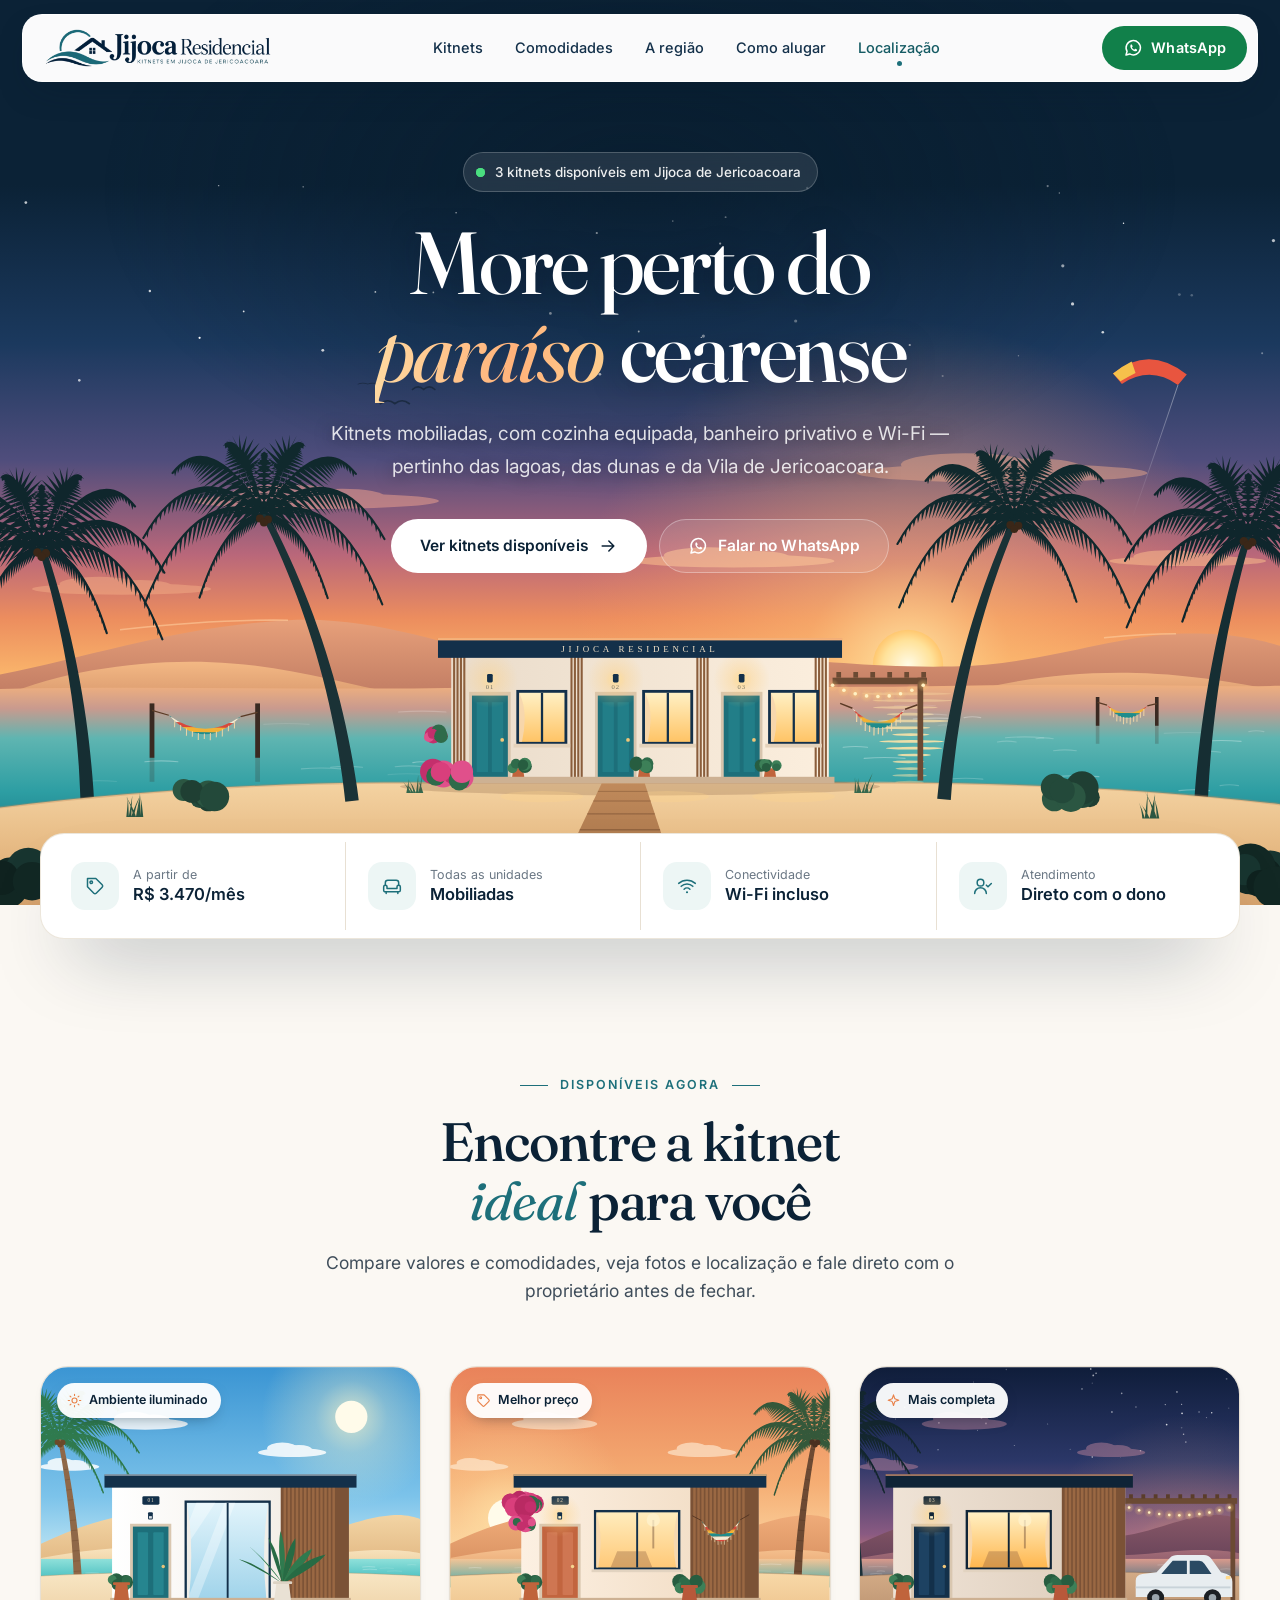
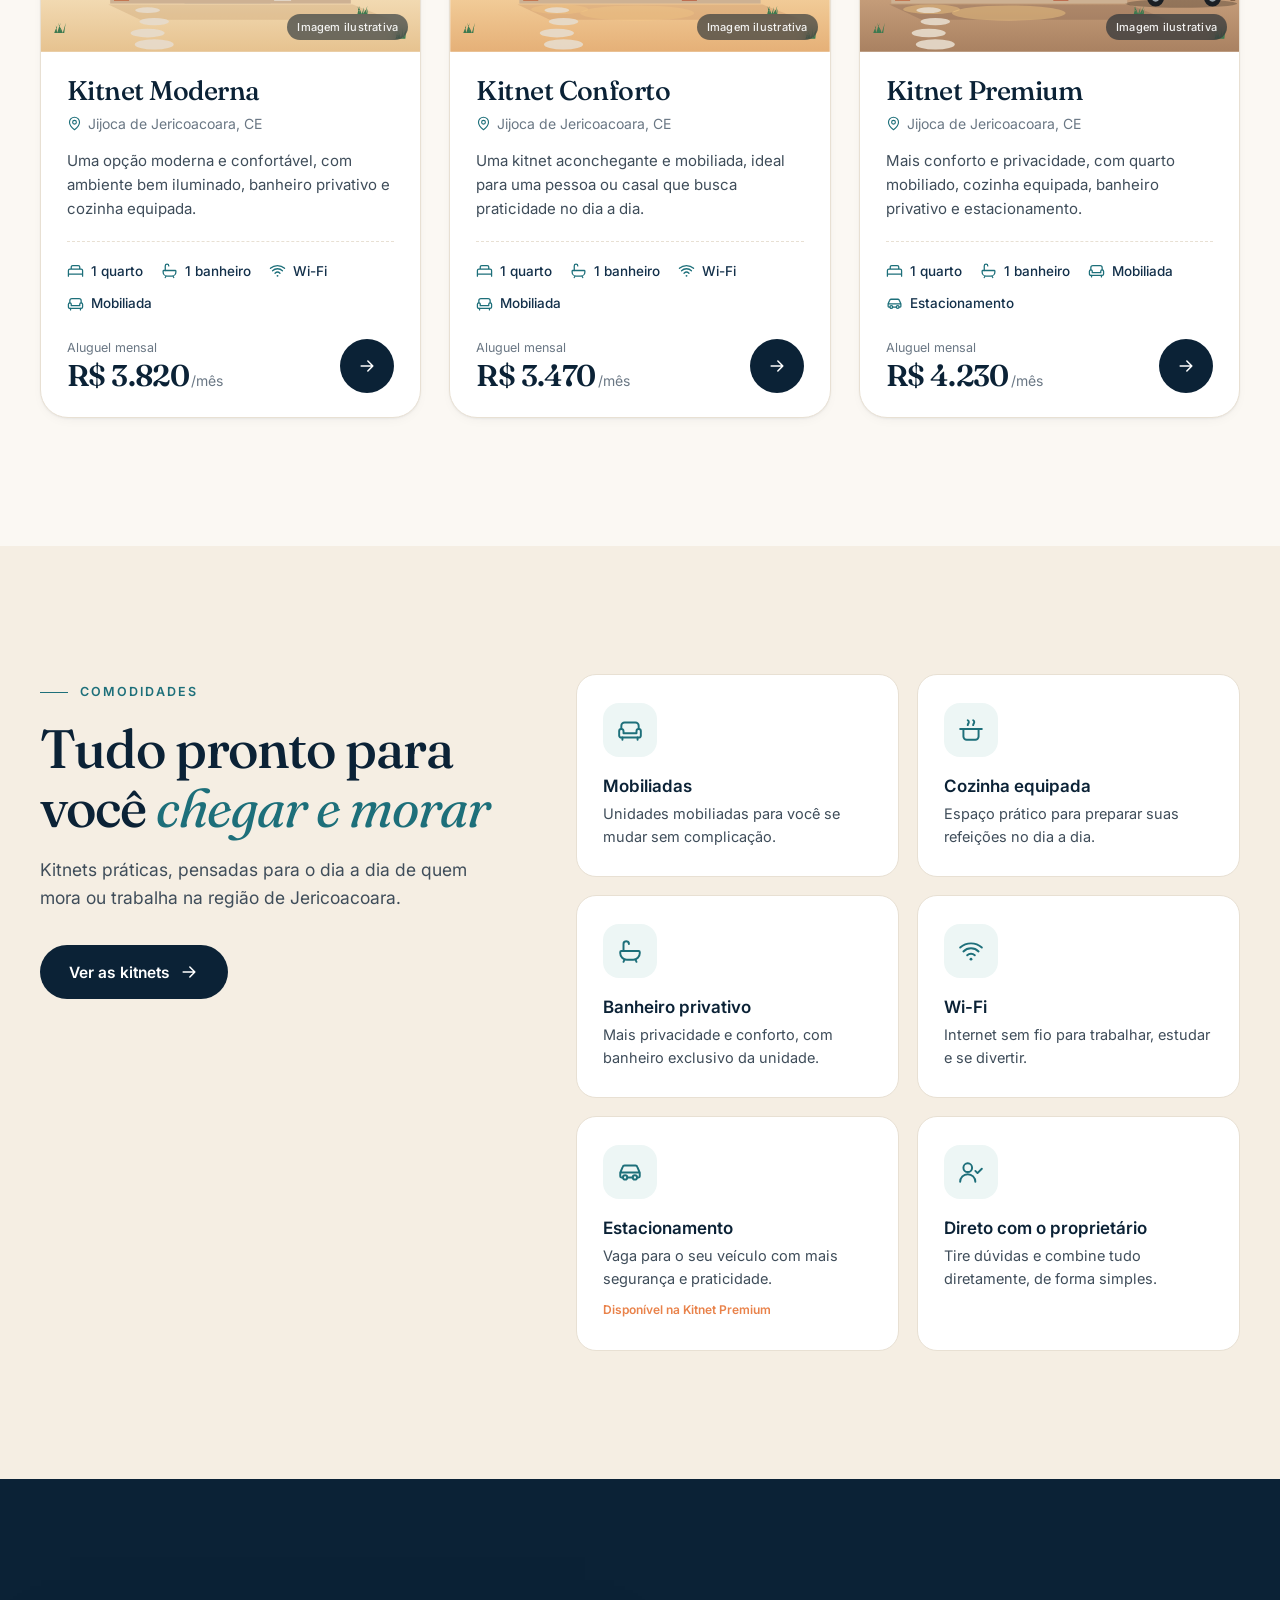
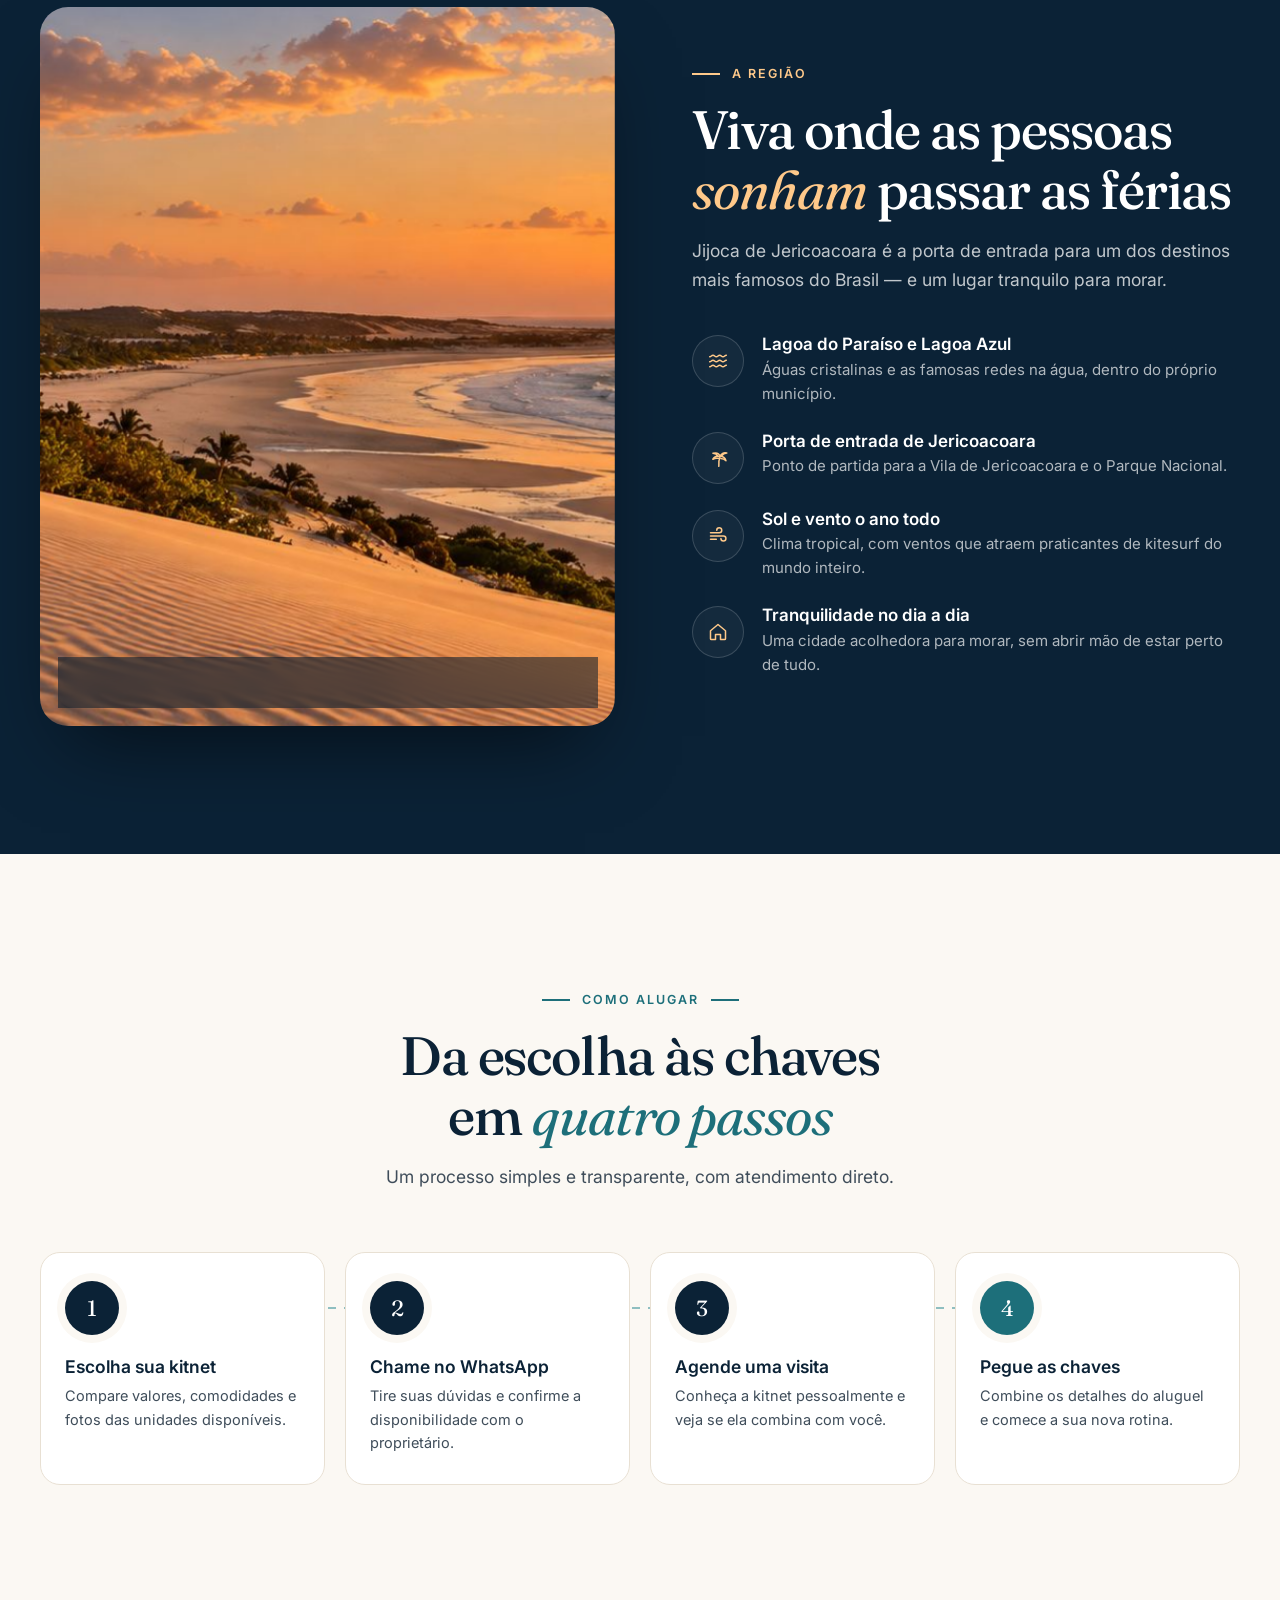
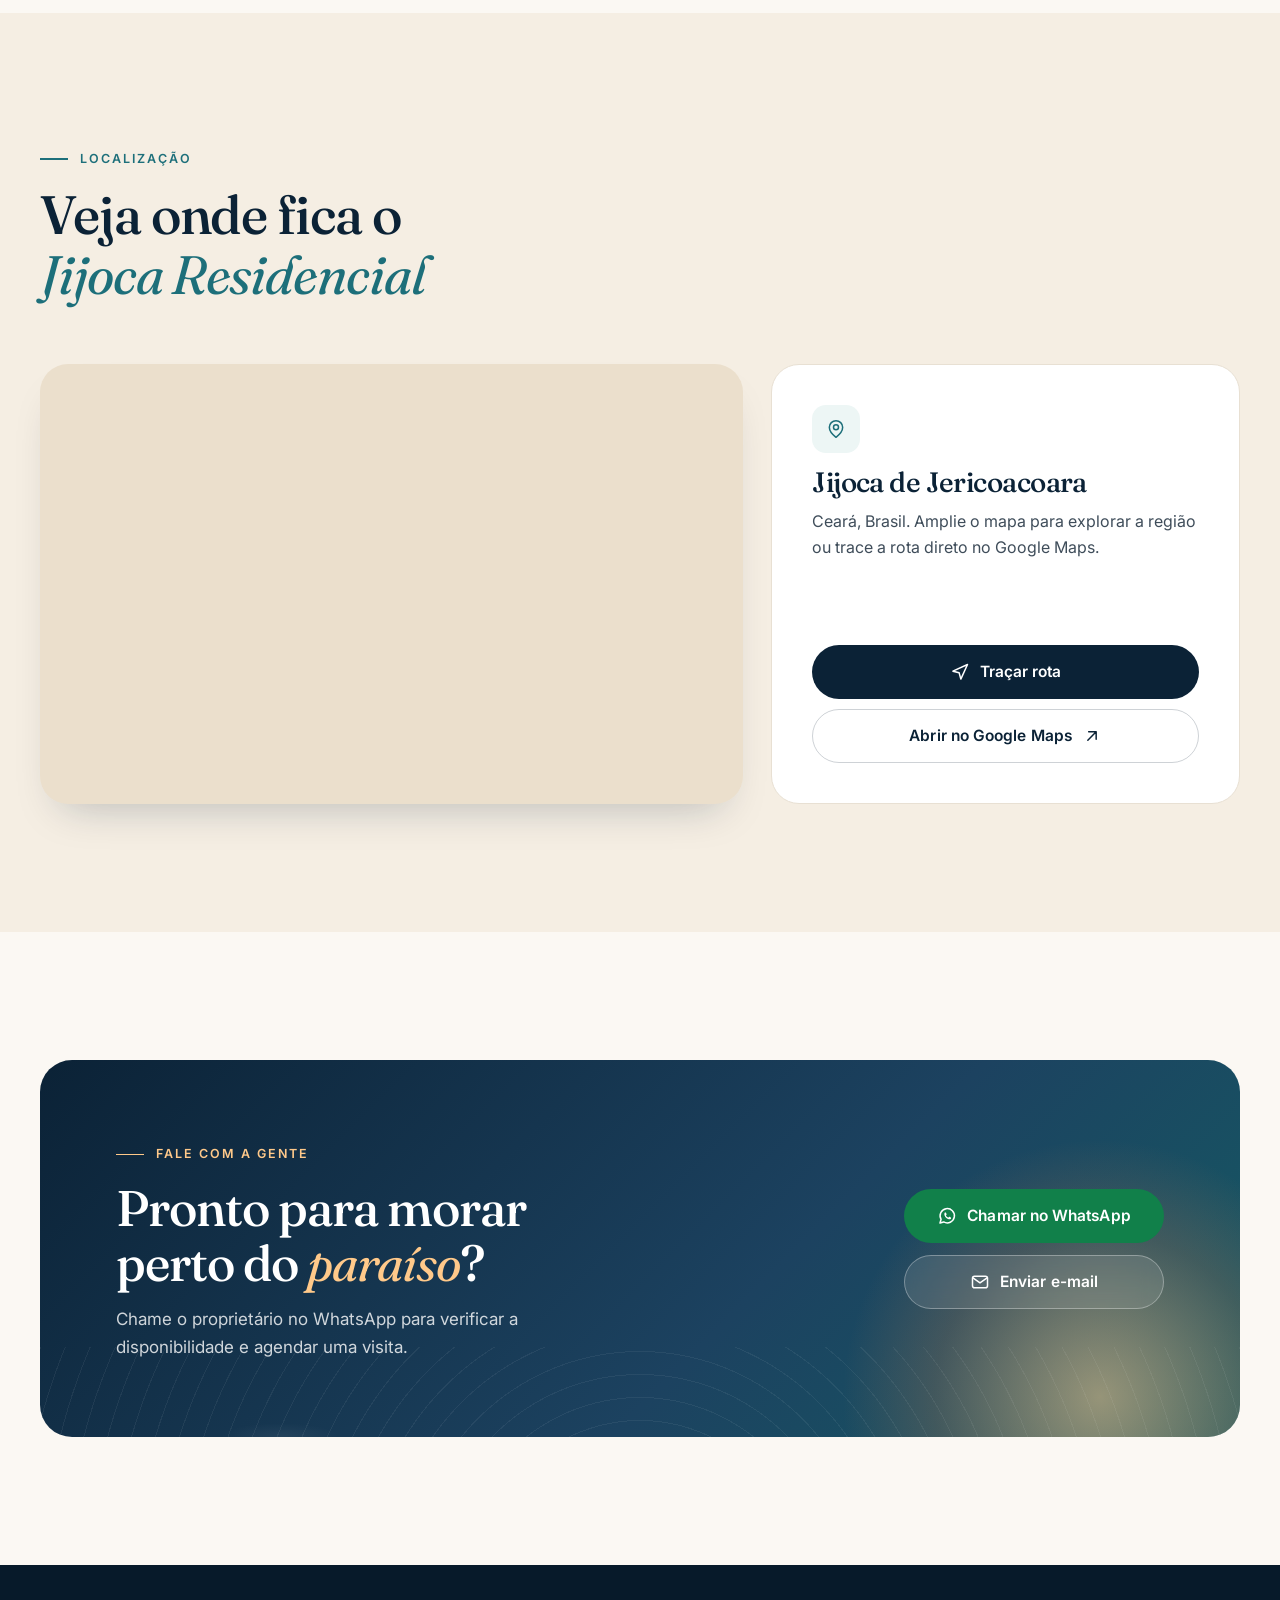
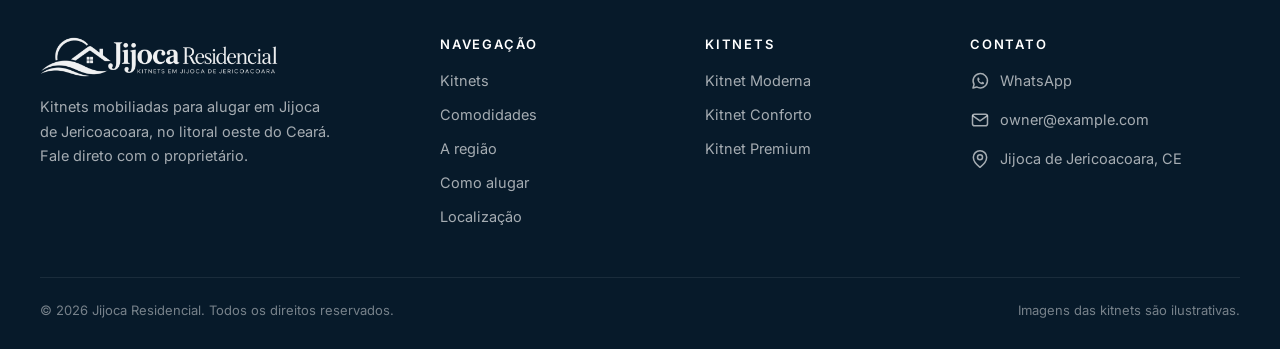
==== commit 4c79e5fb: "Redesign site with professional layout and Jijoca illustrations - New illustrated hero: kitnets by a" ====
--- a/index.html
+++ b/index.html
@@ -3,604 +3,352 @@
 <head>
     <meta charset="UTF-8">
     <meta name="viewport" content="width=device-width, initial-scale=1.0">
-    <meta name="description" content="Jijoca Residencial — kitnets para aluguel em Jijoca de Jericoacoara, Ceará.">
-    <title>Jijoca Residencial de Jericoacoara</title>
-
-    <style>
-        :root {
-            --navy: #0b2236;
-            --navy-soft: #17384f;
-            --teal: #0d8f83;
-            --teal-dark: #08766d;
-            --ink: #17212b;
-            --muted: #697887;
-            --surface: #ffffff;
-            --page: #f4f6f7;
-            --line: #dce3e8;
-            --shadow: 0 18px 45px rgba(15, 35, 50, 0.09);
-            --radius: 18px;
-        }
-
-        * {
-            margin: 0;
-            padding: 0;
-            box-sizing: border-box;
-        }
-
-        html {
-            scroll-behavior: smooth;
-        }
-
-        body {
-            font-family: Arial, Helvetica, sans-serif;
-            background: var(--page);
-            color: var(--ink);
-            -webkit-font-smoothing: antialiased;
-        }
-
-        a {
-            color: inherit;
-        }
-
-        header {
-            position: sticky;
-            top: 0;
-            z-index: 50;
-            display: flex;
-            justify-content: space-between;
-            align-items: center;
-            padding: 18px 8%;
-            background: rgba(11, 34, 54, 0.94);
-            color: white;
-            backdrop-filter: blur(14px);
-            border-bottom: 1px solid rgba(255,255,255,0.08);
-        }
-
-        .brand {
-            display: inline-flex;
-            align-items: center;
-            background: rgba(255,255,255,.98);
-            padding: 6px 11px;
-            border-radius: 12px;
-            box-shadow: 0 8px 22px rgba(0,0,0,.12);
-            text-decoration: none;
-        }
-
-        .brand img {
-            display: block;
-            width: 230px;
-            height: auto;
-        }
-
-        nav {
-            display: flex;
-            align-items: center;
-            gap: 28px;
-        }
-
-        nav a {
-            text-decoration: none;
-            font-size: 14px;
-            font-weight: 600;
-            opacity: 0.88;
-            transition: opacity .2s ease;
-        }
-
-        nav a:hover {
-            opacity: 1;
-        }
-
-        .hero {
-            position: relative;
-            min-height: 520px;
-            overflow: hidden;
-            display: grid;
-            place-items: center;
-            text-align: center;
-            color: white;
-            isolation: isolate;
-            padding: 72px 24px;
-        }
-
-        .hero::before {
-            content: "";
-            position: absolute;
-            inset: -8%;
-            z-index: -2;
-            background:
-                linear-gradient(rgba(8, 27, 43, 0.48), rgba(8, 27, 43, 0.62)),
-                url("images/jericoacoara-hero.png");
-            background-size: cover;
-            background-position: center 58%;
-            transform: translate3d(0, var(--hero-shift, 0px), 0) scale(1.07);
-            will-change: transform;
-        }
-
-        .hero::after {
-            content: "";
-            position: absolute;
-            inset: 0;
-            z-index: -1;
-            background: linear-gradient(to top, rgba(8, 27, 43, .2), transparent 45%);
-        }
-
-        .hero-content {
-            max-width: 820px;
-        }
-
-        .eyebrow {
-            display: inline-block;
-            margin-bottom: 16px;
-            font-size: 12px;
-            font-weight: 800;
-            letter-spacing: .18em;
-            text-transform: uppercase;
-            opacity: .86;
-        }
-
-        .hero h1 {
-            font-size: clamp(42px, 6vw, 72px);
-            line-height: 1.02;
-            letter-spacing: -0.045em;
-            margin-bottom: 20px;
-            text-shadow: 0 6px 30px rgba(0,0,0,.25);
-        }
-
-        .hero p {
-            max-width: 680px;
-            margin: 0 auto;
-            font-size: 18px;
-            line-height: 1.7;
-            color: rgba(255,255,255,.9);
-        }
-
-        .hero-button {
-            display: inline-flex;
-            align-items: center;
-            gap: 10px;
-            margin-top: 30px;
-            padding: 14px 24px;
-            border-radius: 999px;
-            background: white;
-            color: var(--navy);
-            text-decoration: none;
-            font-weight: 800;
-            box-shadow: 0 14px 32px rgba(0,0,0,.16);
-            transition: transform .25s ease, box-shadow .25s ease;
-        }
-
-        .hero-button:hover {
-            transform: translateY(-2px);
-            box-shadow: 0 18px 36px rgba(0,0,0,.22);
-        }
-
-        .properties {
-            padding: 88px 8% 96px;
-        }
-
-        .section-head {
-            max-width: 760px;
-            margin: 0 auto 48px;
-            text-align: center;
-        }
-
-        .section-head span {
-            color: var(--teal-dark);
-            font-size: 12px;
-            font-weight: 800;
-            letter-spacing: .16em;
-            text-transform: uppercase;
-        }
-
-        .section-head h2 {
-            margin-top: 10px;
-            font-size: clamp(32px, 4vw, 46px);
-            letter-spacing: -0.035em;
-            color: var(--navy);
-        }
-
-        .section-head p {
-            margin-top: 14px;
-            color: var(--muted);
-            line-height: 1.7;
-        }
-
-        .property-container {
-            max-width: 1250px;
-            margin: auto;
-            display: grid;
-            grid-template-columns: repeat(3, 1fr);
-            gap: 28px;
-        }
-
-        .property-card {
-            background: var(--surface);
-            border: 1px solid rgba(23,56,79,.08);
-            border-radius: var(--radius);
-            overflow: hidden;
-            box-shadow: var(--shadow);
-            cursor: pointer;
-            transition: transform .35s ease, box-shadow .35s ease, border-color .35s ease;
-        }
-
-        .property-card:hover {
-            transform: translateY(-8px);
-            box-shadow: 0 24px 60px rgba(15,35,50,.14);
-            border-color: rgba(13,143,131,.25);
-        }
-
-        .property-card .image-wrap {
-            overflow: hidden;
-            position: relative;
-        }
-
-        .property-card img {
-            width: 100%;
-            height: 275px;
-            object-fit: cover;
-            display: block;
-            transition: transform .7s cubic-bezier(.2,.7,.2,1);
-        }
-
-        .property-card:hover img {
-            transform: scale(1.045);
-        }
-
-        .property-information {
-            padding: 26px;
-        }
-
-        .property-information h3 {
-            color: var(--navy);
-            font-size: 24px;
-            letter-spacing: -0.025em;
-            margin-bottom: 8px;
-        }
-
-        .location {
-            color: var(--muted);
-            font-size: 14px;
-            margin-bottom: 18px;
-        }
-
-        .price {
-            color: var(--teal-dark);
-            font-size: 22px;
-            font-weight: 800;
-            margin-bottom: 16px;
-        }
-
-        .description {
-            color: #556472;
-            line-height: 1.65;
-            margin-bottom: 22px;
-            min-height: 79px;
-        }
-
-        .features {
-            display: flex;
-            gap: 8px;
-            flex-wrap: wrap;
-            margin-bottom: 24px;
-        }
-
-        .features span {
-            background: #eef3f4;
-            color: #41505d;
-            padding: 8px 11px;
-            border-radius: 999px;
-            font-size: 12px;
-            font-weight: 700;
-        }
-
-        .details-button {
-            display: inline-flex;
-            align-items: center;
-            gap: 8px;
-            text-decoration: none;
-            color: var(--navy);
-            font-weight: 800;
-            font-size: 14px;
-            border-bottom: 1px solid rgba(11,34,54,.3);
-            padding-bottom: 4px;
-            transition: color .2s ease, border-color .2s ease;
-        }
-
-        .details-button:hover {
-            color: var(--teal-dark);
-            border-color: var(--teal-dark);
-        }
-
-        .about {
-            background: var(--navy);
-            color: white;
-            padding: 88px 20px;
-        }
-
-        .about-inner {
-            max-width: 820px;
-            margin: auto;
-            text-align: center;
-        }
-
-        .about h2 {
-            font-size: clamp(30px, 4vw, 44px);
-            letter-spacing: -0.035em;
-            margin-bottom: 18px;
-        }
-
-        .about p {
-            line-height: 1.8;
-            color: #d2dde5;
-        }
-
-        footer {
-            background: #071923;
-            color: #9fb0bc;
-            text-align: center;
-            padding: 28px;
-            font-size: 13px;
-        }
-
-        .reveal {
-            opacity: 0;
-            transform: translateY(30px);
-            transition: opacity .75s ease, transform .75s cubic-bezier(.2,.7,.2,1);
-        }
-
-        .reveal.visible {
-            opacity: 1;
-            transform: translateY(0);
-        }
-
-        /* Entrada das kitnets conforme o usuário rola a página */
-        .property-card.reveal {
-            opacity: 0;
-            transform: translateY(58px) scale(.97);
-            transition:
-                opacity .75s ease,
-                transform .9s cubic-bezier(.16,1,.3,1),
-                box-shadow .35s ease,
-                border-color .35s ease;
-        }
-
-        .property-card.reveal .image-wrap {
-            clip-path: inset(0 0 100% 0);
-            transition: clip-path .9s cubic-bezier(.16,1,.3,1);
-        }
-
-        .property-card.reveal .property-information {
-            opacity: 0;
-            transform: translateY(18px);
-            transition: opacity .55s ease .18s, transform .65s cubic-bezier(.16,1,.3,1) .18s;
-        }
-
-        .property-card.reveal.visible {
-            opacity: 1;
-            transform: translateY(0) scale(1);
-        }
-
-        .property-card.reveal.visible .image-wrap {
-            clip-path: inset(0 0 0 0);
-        }
-
-        .property-card.reveal.visible .property-information {
-            opacity: 1;
-            transform: translateY(0);
-        }
-
-        .property-card.reveal:nth-child(2) {
-            transition-delay: .12s;
-        }
-
-        .property-card.reveal:nth-child(2) .image-wrap {
-            transition-delay: .10s;
-        }
-
-        .property-card.reveal:nth-child(3) {
-            transition-delay: .24s;
-        }
-
-        .property-card.reveal:nth-child(3) .image-wrap {
-            transition-delay: .20s;
-        }
-
-        @media (max-width: 900px) {
-            .property-container {
-                grid-template-columns: 1fr;
-                max-width: 620px;
-            }
-
-            .description {
-                min-height: auto;
-            }
-        }
-
-        @media (max-width: 700px) {
-            header {
-                padding: 16px 20px;
-            }
-
-            nav {
-                gap: 14px;
-            }
-
-            nav a {
-                font-size: 13px;
-            }
-
-            .brand {
-                padding: 5px 8px;
-            }
-
-            .brand img {
-                width: 165px;
-            }
-
-            .hero {
-                min-height: 480px;
-            }
-
-            .hero p {
-                font-size: 16px;
-            }
-
-            .properties {
-                padding: 68px 20px 76px;
-            }
-
-            .property-card img {
-                height: 240px;
-            }
-        }
-
-        @media (prefers-reduced-motion: reduce) {
-            html { scroll-behavior: auto; }
-            .reveal { opacity: 1; transform: none; transition: none; }
-            .property-card,
-            .property-card img,
-            .hero-button { transition: none; }
-            .hero::before { transform: scale(1.07); }
-        }
-    </style>
+    <title>Jijoca Residencial | Kitnets para alugar em Jijoca de Jericoacoara</title>
+    <meta name="description" content="Kitnets mobiliadas para alugar em Jijoca de Jericoacoara, Ceará. Veja fotos, valores e localização e fale direto com o proprietário pelo WhatsApp.">
+    <meta name="theme-color" content="#0b2236">
+    <meta property="og:type" content="website">
+    <meta property="og:locale" content="pt_BR">
+    <meta property="og:site_name" content="Jijoca Residencial">
+    <meta property="og:title" content="Jijoca Residencial | Kitnets para alugar em Jijoca de Jericoacoara">
+    <meta property="og:description" content="Kitnets mobiliadas para alugar em Jijoca de Jericoacoara, Ceará. Veja fotos, valores e localização e fale direto com o proprietário pelo WhatsApp.">
+    <meta property="og:image" content="images/jericoacoara-por-do-sol.jpg">
+    <link rel="icon" href="images/favicon.svg" type="image/svg+xml">
+
+    <link rel="preconnect" href="https://fonts.googleapis.com">
+    <link rel="preconnect" href="https://fonts.gstatic.com" crossorigin>
+    <link rel="stylesheet" href="https://fonts.googleapis.com/css2?family=Fraunces:ital,opsz,wght@0,9..144,400..700;1,9..144,400..700&family=Inter:wght@400;500;600;700&display=swap">
+    <link rel="stylesheet" href="assets/css/style.css">
+    <script>document.documentElement.classList.add('js');</script>
 </head>
-
 <body>
-
-<header>
-    <a class="brand" href="#" aria-label="Jijoca Residencial">
-        <img src="images/jijoca-residencial-logo.png" alt="Jijoca Residencial - Kitnets em Jijoca de Jericoacoara">
+<svg width="0" height="0" style="position:absolute" aria-hidden="true">
+    <defs>
+        <symbol id="i-arrow-right" viewBox="0 0 24 24"><path d="M5 12h14M13 6l6 6-6 6"/></symbol>
+        <symbol id="i-arrow-left" viewBox="0 0 24 24"><path d="M19 12H5M11 6l-6 6 6 6"/></symbol>
+        <symbol id="i-arrow-up-right" viewBox="0 0 24 24"><path d="M7 17 17 7M8 7h9v9"/></symbol>
+        <symbol id="i-chevron-right" viewBox="0 0 24 24"><path d="m9 18 6-6-6-6"/></symbol>
+        <symbol id="i-pin" viewBox="0 0 24 24"><path d="M20 10c0 6-8 12-8 12S4 16 4 10a8 8 0 0 1 16 0Z"/><circle cx="12" cy="10" r="3"/></symbol>
+        <symbol id="i-bed" viewBox="0 0 24 24"><path d="M2 20v-8a2 2 0 0 1 2-2h16a2 2 0 0 1 2 2v8M2 17h20M6 10V7a2 2 0 0 1 2-2h8a2 2 0 0 1 2 2v3"/></symbol>
+        <symbol id="i-bath" viewBox="0 0 24 24"><path d="M4 12h16a1 1 0 0 1 1 1v1a6 6 0 0 1-6 6H9a6 6 0 0 1-6-6v-1a1 1 0 0 1 1-1Z"/><path d="M6 12V5.5A2.5 2.5 0 0 1 8.5 3 2.5 2.5 0 0 1 11 5.5M7 20l-1 2M17 20l1 2"/></symbol>
+        <symbol id="i-wifi" viewBox="0 0 24 24"><path d="M2 8.8a15 15 0 0 1 20 0M5 12.4a10 10 0 0 1 14 0M8.5 15.9a5 5 0 0 1 7 0"/><path d="M12 19.5h.01" stroke-width="2.6"/></symbol>
+        <symbol id="i-sofa" viewBox="0 0 24 24"><path d="M4 11V8a3 3 0 0 1 3-3h10a3 3 0 0 1 3 3v3"/><path d="M2 13a2 2 0 0 1 4 0v2h12v-2a2 2 0 0 1 4 0v4a2 2 0 0 1-2 2H4a2 2 0 0 1-2-2Z"/><path d="M5 19v2M19 19v2"/></symbol>
+        <symbol id="i-kitchen" viewBox="0 0 24 24"><path d="M4 11h16M5 11v7a3 3 0 0 0 3 3h8a3 3 0 0 0 3-3v-7M2 11h2M20 11h2"/><path d="M9 7.5c0-1.2 1-1.6 1-2.8S9 3 9 3M14 7.5c0-1.2 1-1.6 1-2.8S14 3 14 3"/></symbol>
+        <symbol id="i-car" viewBox="0 0 24 24"><path d="M5 17H4a1 1 0 0 1-1-1v-3.5L5.2 7.4A2 2 0 0 1 7 6h10a2 2 0 0 1 1.8 1.4L21 12.5V16a1 1 0 0 1-1 1h-1M3.5 12.5h17M9.5 17h5"/><circle cx="7.5" cy="17" r="2"/><circle cx="16.5" cy="17" r="2"/></symbol>
+        <symbol id="i-whatsapp" viewBox="0 0 24 24"><path d="M3.6 20.4 4.9 16A8.6 8.6 0 1 1 8 19.1Z"/><path d="M9.1 8.3c.2-.4.4-.5.7-.5h.5c.2 0 .4.1.5.4l.7 1.6c.1.2 0 .4-.1.6l-.5.6c-.1.2-.2.4-.1.6.5.9 1.4 1.8 2.4 2.3.2.1.4.1.6-.1l.6-.7c.2-.2.4-.2.6-.1l1.6.8c.2.1.3.3.3.5v.4c0 .4-.2.8-.6 1-.5.3-1.3.5-2.3.2-1.9-.6-3.9-2.4-4.8-4.3-.5-1-.5-1.9-.3-2.6Z" fill="currentColor" stroke="none"/></symbol>
+        <symbol id="i-mail" viewBox="0 0 24 24"><rect x="3" y="5" width="18" height="14" rx="2.5"/><path d="m3.5 7 8.5 6 8.5-6"/></symbol>
+        <symbol id="i-check" viewBox="0 0 24 24"><path d="M20 6 9 17l-5-5"/></symbol>
+        <symbol id="i-key" viewBox="0 0 24 24"><circle cx="7.5" cy="15.5" r="4.5"/><path d="m10.7 12.3 9.8-9.8M16 7l3 3M18.5 4.5l2 2"/></symbol>
+        <symbol id="i-calendar" viewBox="0 0 24 24"><rect x="3" y="4.5" width="18" height="17" rx="2.5"/><path d="M16 2.5v4M8 2.5v4M3 10h18"/></symbol>
+        <symbol id="i-chat" viewBox="0 0 24 24"><path d="M21 14.5a2.5 2.5 0 0 1-2.5 2.5H8l-5 4V5.5A2.5 2.5 0 0 1 5.5 3h13A2.5 2.5 0 0 1 21 5.5Z"/><path d="M8 9h8M8 12.5h5"/></symbol>
+        <symbol id="i-search" viewBox="0 0 24 24"><circle cx="11" cy="11" r="7"/><path d="m20 20-3.8-3.8"/></symbol>
+        <symbol id="i-sun" viewBox="0 0 24 24"><circle cx="12" cy="12" r="4"/><path d="M12 2v2M12 20v2M4.9 4.9l1.4 1.4M17.7 17.7l1.4 1.4M2 12h2M20 12h2M4.9 19.1l1.4-1.4M17.7 6.3l1.4-1.4"/></symbol>
+        <symbol id="i-waves" viewBox="0 0 24 24"><path d="M2 7c2 0 2-2 4-2s2 2 4 2 2-2 4-2 2 2 4 2 2-2 4-2M2 13c2 0 2-2 4-2s2 2 4 2 2-2 4-2 2 2 4 2 2-2 4-2M2 19c2 0 2-2 4-2s2 2 4 2 2-2 4-2 2 2 4 2 2-2 4-2"/></symbol>
+        <symbol id="i-wind" viewBox="0 0 24 24"><path d="M3 8h10.5a3 3 0 1 0-3-3M3 12h15.5a3 3 0 1 1-3 3M3 16h7"/></symbol>
+        <symbol id="i-palm" viewBox="0 0 24 24"><path d="M13 22c-.3-4.5.2-8.6 1.6-12"/><path d="M14.6 10C13.4 6.8 9.8 5.4 6 6.4c2.6.2 5 1.6 6.3 3.6M14.6 10c.8-3.3 4.4-5 7.9-4-2.4.2-4.7 1.4-6 3.4M14.6 10c-3.2-.9-7 .4-8.8 3.5 2.1-1.2 4.6-1.6 6.8-1.1M14.6 10c2.9 0 6 2 7 5.2-1.7-1.5-4-2.4-6.2-2.5"/></symbol>
+        <symbol id="i-home" viewBox="0 0 24 24"><path d="M3 10.5 12 3l9 7.5V20a1 1 0 0 1-1 1h-5v-6H9v6H4a1 1 0 0 1-1-1Z"/></symbol>
+        <symbol id="i-user" viewBox="0 0 24 24"><circle cx="9" cy="8" r="4"/><path d="M2 21a7 7 0 0 1 14 0M16 11l2 2 4-4"/></symbol>
+        <symbol id="i-route" viewBox="0 0 24 24"><path d="M3.5 11 21 3l-8 17.5-2-7.5Z"/></symbol>
+        <symbol id="i-sparkle" viewBox="0 0 24 24"><path d="M12 3l1.8 5.4c.2.6.7 1.1 1.3 1.3L20.5 11.5l-5.4 1.8c-.6.2-1.1.7-1.3 1.3L12 20l-1.8-5.4c-.2-.6-.7-1.1-1.3-1.3L3.5 11.5l5.4-1.8c.6-.2 1.1-.7 1.3-1.3Z"/></symbol>
+        <symbol id="i-tag" viewBox="0 0 24 24"><path d="M20.6 13.4 13.4 20.6a2 2 0 0 1-2.8 0L3 13V3h10l7.6 7.6a2 2 0 0 1 0 2.8Z"/><circle cx="7.5" cy="7.5" r="1.5"/></symbol>
+        <symbol id="i-shield" viewBox="0 0 24 24"><path d="M12 22s8-3.5 8-10V5l-8-3-8 3v7c0 6.5 8 10 8 10Z"/><path d="m9 12 2 2 4-4"/></symbol>
+        <symbol id="i-image" viewBox="0 0 24 24"><rect x="3" y="3" width="18" height="18" rx="3"/><circle cx="9" cy="9" r="2"/><path d="m21 15-4.5-4.5L6 21"/></symbol>
+        <symbol id="i-camera" viewBox="0 0 24 24"><path d="M14.5 4h-5L7.5 7H5a2 2 0 0 0-2 2v9a2 2 0 0 0 2 2h14a2 2 0 0 0 2-2V9a2 2 0 0 0-2-2h-2.5Z"/><circle cx="12" cy="13" r="3.5"/></symbol>
+        <symbol id="i-grid" viewBox="0 0 24 24"><rect x="3" y="3" width="7" height="7" rx="1.5"/><rect x="14" y="3" width="7" height="7" rx="1.5"/><rect x="3" y="14" width="7" height="7" rx="1.5"/><rect x="14" y="14" width="7" height="7" rx="1.5"/></symbol>
+    </defs>
+</svg>
+<a class="skip-link" href="#conteudo">Pular para o conteúdo</a>
+
+<header class="site-header">
+    <div class="header-bar">
+        <a class="brand" href="#inicio" aria-label="Jijoca Residencial — página inicial">
+            <img src="images/logo-jijoca-residencial.webp" alt="Jijoca Residencial — Kitnets em Jijoca de Jericoacoara" width="834" height="140">
+        </a>
+
+        <nav class="nav" aria-label="Principal">
+            <a href="#kitnets">Kitnets</a>
+            <a href="#comodidades">Comodidades</a>
+            <a href="#regiao">A região</a>
+            <a href="#como-alugar">Como alugar</a>
+            <a href="#localizacao">Localização</a>
+        </nav>
+
+        <div class="header-actions">
+            <a class="btn btn-wa btn-sm" href="https://wa.me/353833100451?text=Ol%C3%A1!%20Vi%20o%20site%20da%20Jijoca%20Residencial%20e%20gostaria%20de%20informa%C3%A7%C3%B5es%20sobre%20as%20kitnets." target="_blank" rel="noopener noreferrer" data-magnetic>
+                <svg class="icon" aria-hidden="true"><use href="#i-whatsapp"/></svg> WhatsApp
+            </a>
+            <button class="nav-toggle" type="button" aria-expanded="false" aria-controls="mobile-menu" aria-label="Abrir menu">
+                <span></span><span></span><span></span>
+            </button>
+        </div>
+    </div>
+</header>
+
+<div class="mobile-menu" id="mobile-menu">
+    <nav aria-label="Menu mobile">
+        <a href="#kitnets">Kitnets <svg class="icon" aria-hidden="true"><use href="#i-arrow-right"/></svg></a>
+        <a href="#comodidades">Comodidades <svg class="icon" aria-hidden="true"><use href="#i-arrow-right"/></svg></a>
+        <a href="#regiao">A região <svg class="icon" aria-hidden="true"><use href="#i-arrow-right"/></svg></a>
+        <a href="#como-alugar">Como alugar <svg class="icon" aria-hidden="true"><use href="#i-arrow-right"/></svg></a>
+        <a href="#localizacao">Localização <svg class="icon" aria-hidden="true"><use href="#i-arrow-right"/></svg></a>
+    </nav>
+    <a class="btn btn-wa btn-block" href="https://wa.me/353833100451?text=Ol%C3%A1!%20Vi%20o%20site%20da%20Jijoca%20Residencial%20e%20gostaria%20de%20informa%C3%A7%C3%B5es%20sobre%20as%20kitnets." target="_blank" rel="noopener noreferrer">
+        <svg class="icon" aria-hidden="true"><use href="#i-whatsapp"/></svg> Falar no WhatsApp
     </a>
-
-    <nav>
-        <a href="#">Início</a>
-        <a href="#properties">Kitnets</a>
-        <a href="#about">Sobre</a>
-    </nav>
-</header>
-
-<section class="hero" id="home">
-    <div class="hero-content reveal">
-        <span class="eyebrow">Jijoca de Jericoacoara · Ceará</span>
-        <h1>More perto do paraíso cearense</h1>
-        <p>
-            Kitnets confortáveis, práticas e bem localizadas para quem quer morar
-            perto de um dos destinos mais marcantes do litoral do Ceará.
-        </p>
-        <a class="hero-button" href="#properties">Ver kitnets <span aria-hidden="true">→</span></a>
+</div>
+<div class="menu-backdrop" aria-hidden="true"></div>
+
+<main id="conteudo">
+    <section class="hero" id="inicio" aria-labelledby="hero-title">
+        <div class="hero-art" aria-hidden="true">
+            <img src="images/jijoca-kitnets-hero.svg" alt="" width="1600" height="900" fetchpriority="high">
+        </div>
+        <div class="hero-content">
+            <span class="hero-badge"><span class="pulse-dot"></span><span>3 kitnets disponíveis<span class="extra"> em Jijoca de Jericoacoara</span></span></span>
+            <h1 id="hero-title">More perto do <em>paraíso</em> cearense</h1>
+            <p class="hero-lead">
+                Kitnets mobiliadas, com cozinha equipada, banheiro privativo e Wi-Fi — pertinho das
+                lagoas, das dunas e da Vila de Jericoacoara.
+            </p>
+            <div class="hero-actions">
+                <a class="btn btn-light" href="#kitnets" data-magnetic>Ver kitnets disponíveis <svg class="icon icon-arrow" aria-hidden="true"><use href="#i-arrow-right"/></svg></a>
+                <a class="btn btn-glass" href="https://wa.me/353833100451?text=Ol%C3%A1!%20Vi%20o%20site%20da%20Jijoca%20Residencial%20e%20gostaria%20de%20informa%C3%A7%C3%B5es%20sobre%20as%20kitnets." target="_blank" rel="noopener noreferrer" data-magnetic><svg class="icon" aria-hidden="true"><use href="#i-whatsapp"/></svg> Falar no WhatsApp</a>
+            </div>
+        </div>
+    </section>
+
+    <div class="facts">
+        <div class="container">
+            <ul class="facts-card" data-reveal>
+                <li class="fact"><span class="fact-icon"><svg class="icon" aria-hidden="true"><use href="#i-tag"/></svg></span><div><small>A partir de</small><strong>R$ 3.470/mês</strong></div></li>
+                <li class="fact"><span class="fact-icon"><svg class="icon" aria-hidden="true"><use href="#i-sofa"/></svg></span><div><small>Todas as unidades</small><strong>Mobiliadas</strong></div></li>
+                <li class="fact"><span class="fact-icon"><svg class="icon" aria-hidden="true"><use href="#i-wifi"/></svg></span><div><small>Conectividade</small><strong>Wi-Fi incluso</strong></div></li>
+                <li class="fact"><span class="fact-icon"><svg class="icon" aria-hidden="true"><use href="#i-user"/></svg></span><div><small>Atendimento</small><strong>Direto com o dono</strong></div></li>
+            </ul>
+        </div>
     </div>
-</section>
-
-<section class="properties" id="properties">
-    <div class="section-head reveal">
-        <span>Disponíveis agora</span>
-        <h2>Encontre a opção que combina com você</h2>
-        <p>Veja valores, detalhes, fotos e localização antes de entrar em contato.</p>
+
+    <section class="section" id="kitnets" aria-labelledby="kitnets-title">
+        <div class="container">
+            <div class="section-head center" data-reveal>
+                <span class="kicker">Disponíveis agora</span>
+                <h2 class="section-title" id="kitnets-title">Encontre a kitnet <em>ideal</em> para você</h2>
+                <p class="section-lead">Compare valores e comodidades, veja fotos e localização e fale direto com o proprietário antes de fechar.</p>
+            </div>
+
+            <div class="listings">
+            <article class="listing" data-reveal style="--d:0s" data-magnetic-area>
+                <div class="listing-media">
+                    <img src="images/kitnet-moderna.svg" alt="Ilustração da fachada da Kitnet Moderna" loading="lazy" width="800" height="600">
+                    <span class="tag"><svg class="icon" aria-hidden="true"><use href="#i-sun"/></svg> Ambiente iluminado</span>
+                    <span class="illus-note">Imagem ilustrativa</span>
+                </div>
+                <div class="listing-body">
+                    <h3 class="listing-title"><a href="kitnet1.html">Kitnet Moderna</a></h3>
+                    <p class="listing-loc"><svg class="icon" aria-hidden="true"><use href="#i-pin"/></svg> Jijoca de Jericoacoara, CE</p>
+                    <p class="listing-desc">Uma opção moderna e confortável, com ambiente bem iluminado, banheiro privativo e cozinha equipada.</p>
+                    <ul class="mini-features">
+                        <li><svg class="icon" aria-hidden="true"><use href="#i-bed"/></svg> 1 quarto</li>
+                        <li><svg class="icon" aria-hidden="true"><use href="#i-bath"/></svg> 1 banheiro</li>
+                        <li><svg class="icon" aria-hidden="true"><use href="#i-wifi"/></svg> Wi-Fi</li>
+                        <li><svg class="icon" aria-hidden="true"><use href="#i-sofa"/></svg> Mobiliada</li>
+                    </ul>
+                    <div class="listing-foot">
+                        <p class="price"><small>Aluguel mensal</small><strong>R$ 3.820</strong><span>/mês</span></p>
+                        <span class="round-btn" data-magnetic="0.2" aria-hidden="true"><svg class="icon" aria-hidden="true"><use href="#i-arrow-right"/></svg></span>
+                    </div>
+                </div>
+            </article>
+            <article class="listing" data-reveal style="--d:0.12s" data-magnetic-area>
+                <div class="listing-media">
+                    <img src="images/kitnet-conforto.svg" alt="Ilustração da fachada da Kitnet Conforto" loading="lazy" width="800" height="600">
+                    <span class="tag"><svg class="icon" aria-hidden="true"><use href="#i-tag"/></svg> Melhor preço</span>
+                    <span class="illus-note">Imagem ilustrativa</span>
+                </div>
+                <div class="listing-body">
+                    <h3 class="listing-title"><a href="kitnet2.html">Kitnet Conforto</a></h3>
+                    <p class="listing-loc"><svg class="icon" aria-hidden="true"><use href="#i-pin"/></svg> Jijoca de Jericoacoara, CE</p>
+                    <p class="listing-desc">Uma kitnet aconchegante e mobiliada, ideal para uma pessoa ou casal que busca praticidade no dia a dia.</p>
+                    <ul class="mini-features">
+                        <li><svg class="icon" aria-hidden="true"><use href="#i-bed"/></svg> 1 quarto</li>
+                        <li><svg class="icon" aria-hidden="true"><use href="#i-bath"/></svg> 1 banheiro</li>
+                        <li><svg class="icon" aria-hidden="true"><use href="#i-wifi"/></svg> Wi-Fi</li>
+                        <li><svg class="icon" aria-hidden="true"><use href="#i-sofa"/></svg> Mobiliada</li>
+                    </ul>
+                    <div class="listing-foot">
+                        <p class="price"><small>Aluguel mensal</small><strong>R$ 3.470</strong><span>/mês</span></p>
+                        <span class="round-btn" data-magnetic="0.2" aria-hidden="true"><svg class="icon" aria-hidden="true"><use href="#i-arrow-right"/></svg></span>
+                    </div>
+                </div>
+            </article>
+            <article class="listing" data-reveal style="--d:0.24s" data-magnetic-area>
+                <div class="listing-media">
+                    <img src="images/kitnet-premium.svg" alt="Ilustração da fachada da Kitnet Premium" loading="lazy" width="800" height="600">
+                    <span class="tag"><svg class="icon" aria-hidden="true"><use href="#i-sparkle"/></svg> Mais completa</span>
+                    <span class="illus-note">Imagem ilustrativa</span>
+                </div>
+                <div class="listing-body">
+                    <h3 class="listing-title"><a href="kitnet3.html">Kitnet Premium</a></h3>
+                    <p class="listing-loc"><svg class="icon" aria-hidden="true"><use href="#i-pin"/></svg> Jijoca de Jericoacoara, CE</p>
+                    <p class="listing-desc">Mais conforto e privacidade, com quarto mobiliado, cozinha equipada, banheiro privativo e estacionamento.</p>
+                    <ul class="mini-features">
+                        <li><svg class="icon" aria-hidden="true"><use href="#i-bed"/></svg> 1 quarto</li>
+                        <li><svg class="icon" aria-hidden="true"><use href="#i-bath"/></svg> 1 banheiro</li>
+                        <li><svg class="icon" aria-hidden="true"><use href="#i-sofa"/></svg> Mobiliada</li>
+                        <li><svg class="icon" aria-hidden="true"><use href="#i-car"/></svg> Estacionamento</li>
+                    </ul>
+                    <div class="listing-foot">
+                        <p class="price"><small>Aluguel mensal</small><strong>R$ 4.230</strong><span>/mês</span></p>
+                        <span class="round-btn" data-magnetic="0.2" aria-hidden="true"><svg class="icon" aria-hidden="true"><use href="#i-arrow-right"/></svg></span>
+                    </div>
+                </div>
+            </article>
+            </div>
+        </div>
+    </section>
+
+    <section class="section amenities" id="comodidades" aria-labelledby="comodidades-title">
+        <div class="container amenities-grid">
+            <div class="amenities-intro" data-reveal>
+                <span class="kicker">Comodidades</span>
+                <h2 class="section-title" id="comodidades-title">Tudo pronto para você <em>chegar e morar</em></h2>
+                <p class="section-lead">Kitnets práticas, pensadas para o dia a dia de quem mora ou trabalha na região de Jericoacoara.</p>
+                <a class="btn btn-dark" href="#kitnets" data-magnetic>Ver as kitnets <svg class="icon icon-arrow" aria-hidden="true"><use href="#i-arrow-right"/></svg></a>
+            </div>
+
+            <div class="feature-grid">
+                <div class="feature" data-reveal style="--d:0s"><span class="feature-icon"><svg class="icon" aria-hidden="true"><use href="#i-sofa"/></svg></span><h3>Mobiliadas</h3><p>Unidades mobiliadas para você se mudar sem complicação.</p></div>
+                <div class="feature" data-reveal style="--d:.08s"><span class="feature-icon"><svg class="icon" aria-hidden="true"><use href="#i-kitchen"/></svg></span><h3>Cozinha equipada</h3><p>Espaço prático para preparar suas refeições no dia a dia.</p></div>
+                <div class="feature" data-reveal style="--d:.16s"><span class="feature-icon"><svg class="icon" aria-hidden="true"><use href="#i-bath"/></svg></span><h3>Banheiro privativo</h3><p>Mais privacidade e conforto, com banheiro exclusivo da unidade.</p></div>
+                <div class="feature" data-reveal style="--d:.24s"><span class="feature-icon"><svg class="icon" aria-hidden="true"><use href="#i-wifi"/></svg></span><h3>Wi-Fi</h3><p>Internet sem fio para trabalhar, estudar e se divertir.</p></div>
+                <div class="feature" data-reveal style="--d:.32s"><span class="feature-icon"><svg class="icon" aria-hidden="true"><use href="#i-car"/></svg></span><h3>Estacionamento</h3><p>Vaga para o seu veículo com mais segurança e praticidade.</p><span class="note">Disponível na Kitnet Premium</span></div>
+                <div class="feature" data-reveal style="--d:.4s"><span class="feature-icon"><svg class="icon" aria-hidden="true"><use href="#i-user"/></svg></span><h3>Direto com o proprietário</h3><p>Tire dúvidas e combine tudo diretamente, de forma simples.</p></div>
+            </div>
+        </div>
+    </section>
+
+    <section class="section region" id="regiao" aria-labelledby="regiao-title">
+        <div class="container region-grid">
+            <figure class="region-media" data-reveal="zoom">
+                <img src="images/jericoacoara-por-do-sol.jpg" alt="Pôr do sol sobre as dunas e o mar no litoral de Jericoacoara" loading="lazy" width="1916" height="821" data-parallax>
+                <figcaption class="region-caption"><svg class="icon" aria-hidden="true"><use href="#i-sun"/></svg> Dunas, mar e pôr do sol no litoral de Jericoacoara</figcaption>
+            </figure>
+
+            <div data-reveal>
+                <span class="kicker light">A região</span>
+                <h2 class="section-title" id="regiao-title">Viva onde as pessoas <em>sonham</em> passar as férias</h2>
+                <p class="section-lead">Jijoca de Jericoacoara é a porta de entrada para um dos destinos mais famosos do Brasil — e um lugar tranquilo para morar.</p>
+
+                <ul class="region-list">
+                    <li><span class="region-icon"><svg class="icon" aria-hidden="true"><use href="#i-waves"/></svg></span><div><h3>Lagoa do Paraíso e Lagoa Azul</h3><p>Águas cristalinas e as famosas redes na água, dentro do próprio município.</p></div></li>
+                    <li><span class="region-icon"><svg class="icon" aria-hidden="true"><use href="#i-palm"/></svg></span><div><h3>Porta de entrada de Jericoacoara</h3><p>Ponto de partida para a Vila de Jericoacoara e o Parque Nacional.</p></div></li>
+                    <li><span class="region-icon"><svg class="icon" aria-hidden="true"><use href="#i-wind"/></svg></span><div><h3>Sol e vento o ano todo</h3><p>Clima tropical, com ventos que atraem praticantes de kitesurf do mundo inteiro.</p></div></li>
+                    <li><span class="region-icon"><svg class="icon" aria-hidden="true"><use href="#i-home"/></svg></span><div><h3>Tranquilidade no dia a dia</h3><p>Uma cidade acolhedora para morar, sem abrir mão de estar perto de tudo.</p></div></li>
+                </ul>
+            </div>
+        </div>
+    </section>
+
+    <section class="section" id="como-alugar" aria-labelledby="como-alugar-title">
+        <div class="container">
+            <div class="section-head center" data-reveal>
+                <span class="kicker">Como alugar</span>
+                <h2 class="section-title" id="como-alugar-title">Da escolha às chaves em <em>quatro passos</em></h2>
+                <p class="section-lead">Um processo simples e transparente, com atendimento direto.</p>
+            </div>
+
+            <ol class="steps" data-reveal>
+                <li class="step" data-reveal style="--d:0s"><span class="step-num">1</span><h3>Escolha sua kitnet</h3><p>Compare valores, comodidades e fotos das unidades disponíveis.</p></li>
+                <li class="step" data-reveal style="--d:.1s"><span class="step-num">2</span><h3>Chame no WhatsApp</h3><p>Tire suas dúvidas e confirme a disponibilidade com o proprietário.</p></li>
+                <li class="step" data-reveal style="--d:.2s"><span class="step-num">3</span><h3>Agende uma visita</h3><p>Conheça a kitnet pessoalmente e veja se ela combina com você.</p></li>
+                <li class="step" data-reveal style="--d:.3s"><span class="step-num">4</span><h3>Pegue as chaves</h3><p>Combine os detalhes do aluguel e comece a sua nova rotina.</p></li>
+            </ol>
+        </div>
+    </section>
+
+    <section class="section location" id="localizacao" aria-labelledby="localizacao-title">
+        <div class="container">
+            <div class="section-head" data-reveal>
+                <span class="kicker">Localização</span>
+                <h2 class="section-title" id="localizacao-title">Veja onde fica o <em>Jijoca Residencial</em></h2>
+            </div>
+
+            <div class="location-grid">
+                <div class="map-card" data-reveal="zoom">
+                    <iframe src="https://www.google.com/maps?q=-2.9163611,-40.4508333&z=16&output=embed" title="Mapa com a localização do Jijoca Residencial em Jijoca de Jericoacoara" loading="lazy" referrerpolicy="no-referrer-when-downgrade" allowfullscreen></iframe>
+                </div>
+                <div class="address-card" data-reveal style="--d:.1s">
+                    <span class="fact-icon"><svg class="icon" aria-hidden="true"><use href="#i-pin"/></svg></span>
+                    <h3>Jijoca de Jericoacoara</h3>
+                    <p>Ceará, Brasil. Amplie o mapa para explorar a região ou trace a rota direto no Google Maps.</p>
+                    <div class="btn-stack">
+                        <a class="btn btn-dark" href="https://www.google.com/maps/dir/?api=1&amp;destination=-2.9163611,-40.4508333" target="_blank" rel="noopener noreferrer" data-magnetic><svg class="icon" aria-hidden="true"><use href="#i-route"/></svg> Traçar rota</a>
+                        <a class="btn btn-outline" href="https://www.google.com/maps?q=-2.9163611,-40.4508333" target="_blank" rel="noopener noreferrer" data-magnetic>Abrir no Google Maps <svg class="icon icon-arrow" aria-hidden="true"><use href="#i-arrow-up-right"/></svg></a>
+                    </div>
+                </div>
+            </div>
+        </div>
+    </section>
+
+    <section class="section cta" id="contato" aria-labelledby="contato-title">
+        <div class="container">
+            <div class="cta-card" data-reveal="zoom">
+                <div>
+                    <span class="kicker light">Fale com a gente</span>
+                    <h2 id="contato-title" style="margin-top:16px">Pronto para morar perto do <em>paraíso</em>?</h2>
+                    <p>Chame o proprietário no WhatsApp para verificar a disponibilidade e agendar uma visita.</p>
+                </div>
+                <div class="cta-actions">
+                    <a class="btn btn-wa" href="https://wa.me/353833100451?text=Ol%C3%A1!%20Vi%20o%20site%20da%20Jijoca%20Residencial%20e%20gostaria%20de%20informa%C3%A7%C3%B5es%20sobre%20as%20kitnets." target="_blank" rel="noopener noreferrer" data-magnetic><svg class="icon" aria-hidden="true"><use href="#i-whatsapp"/></svg> Chamar no WhatsApp</a>
+                    <a class="btn btn-glass" href="mailto:owner@example.com?subject=Interesse%20nas%20kitnets%20da%20Jijoca%20Residencial" data-magnetic><svg class="icon" aria-hidden="true"><use href="#i-mail"/></svg> Enviar e-mail</a>
+                </div>
+            </div>
+        </div>
+    </section>
+</main>
+
+<footer class="site-footer">
+    <div class="container footer-grid">
+        <div class="footer-brand">
+            <img src="images/logo-jijoca-residencial.webp" alt="Jijoca Residencial" width="834" height="140" loading="lazy">
+            <p>Kitnets mobiliadas para alugar em Jijoca de Jericoacoara, no litoral oeste do Ceará. Fale direto com o proprietário.</p>
+        </div>
+        <div>
+            <h3>Navegação</h3>
+            <ul>
+                <li><a href="#kitnets">Kitnets</a></li>
+                <li><a href="#comodidades">Comodidades</a></li>
+                <li><a href="#regiao">A região</a></li>
+                <li><a href="#como-alugar">Como alugar</a></li>
+                <li><a href="#localizacao">Localização</a></li>
+            </ul>
+        </div>
+        <div>
+            <h3>Kitnets</h3>
+            <ul>
+                <li><a href="kitnet1.html">Kitnet Moderna</a></li>
+                <li><a href="kitnet2.html">Kitnet Conforto</a></li>
+                <li><a href="kitnet3.html">Kitnet Premium</a></li>
+            </ul>
+        </div>
+        <div class="footer-contact">
+            <h3>Contato</h3>
+            <ul>
+                <li><a href="https://wa.me/353833100451?text=Ol%C3%A1!%20Vi%20o%20site%20da%20Jijoca%20Residencial%20e%20gostaria%20de%20informa%C3%A7%C3%B5es%20sobre%20as%20kitnets." target="_blank" rel="noopener noreferrer"><svg class="icon" aria-hidden="true"><use href="#i-whatsapp"/></svg> WhatsApp</a></li>
+                <li><a href="mailto:owner@example.com"><svg class="icon" aria-hidden="true"><use href="#i-mail"/></svg> owner@example.com</a></li>
+                <li><a href="https://www.google.com/maps?q=-2.9163611,-40.4508333" target="_blank" rel="noopener noreferrer"><svg class="icon" aria-hidden="true"><use href="#i-pin"/></svg> Jijoca de Jericoacoara, CE</a></li>
+            </ul>
+        </div>
     </div>
-
-    <div class="property-container">
-        <article class="property-card reveal" role="link" tabindex="0" onclick="window.location.href='kitnet1.html'" onkeydown="if(event.key==='Enter'||event.key===' '){event.preventDefault();window.location.href='kitnet1.html';}">
-            <div class="image-wrap">
-                <img src="images/modern-studio-1.jpg" alt="Área externa da Kitnet Moderna">
-            </div>
-            <div class="property-information">
-                <h3>Kitnet Moderna</h3>
-                <p class="location">Jijoca de Jericoacoara, Ceará</p>
-                <p class="price">R$ 3.820 / mês</p>
-                <p class="description">Uma opção moderna e confortável, com ambiente bem iluminado, banheiro privativo e cozinha equipada.</p>
-                <div class="features">
-                    <span>1 quarto</span>
-                    <span>1 banheiro</span>
-                    <span>Wi-Fi</span>
-                </div>
-                <a class="details-button" href="kitnet1.html">Ver detalhes <span aria-hidden="true">→</span></a>
-            </div>
-        </article>
-
-        <article class="property-card reveal" role="link" tabindex="0" onclick="window.location.href='kitnet2.html'" onkeydown="if(event.key==='Enter'||event.key===' '){event.preventDefault();window.location.href='kitnet2.html';}">
-            <div class="image-wrap">
-                <img src="images/modern-studio-1.jpg" alt="Área externa da Kitnet Conforto">
-            </div>
-            <div class="property-information">
-                <h3>Kitnet Conforto</h3>
-                <p class="location">Jijoca de Jericoacoara, Ceará</p>
-                <p class="price">R$ 3.470 / mês</p>
-                <p class="description">Uma kitnet aconchegante e mobiliada, ideal para uma pessoa ou casal que busca praticidade no dia a dia.</p>
-                <div class="features">
-                    <span>1 quarto</span>
-                    <span>1 banheiro</span>
-                    <span>Mobiliada</span>
-                </div>
-                <a class="details-button" href="kitnet2.html">Ver detalhes <span aria-hidden="true">→</span></a>
-            </div>
-        </article>
-
-        <article class="property-card reveal" role="link" tabindex="0" onclick="window.location.href='kitnet3.html'" onkeydown="if(event.key==='Enter'||event.key===' '){event.preventDefault();window.location.href='kitnet3.html';}">
-            <div class="image-wrap">
-                <img src="images/modern-studio-1.jpg" alt="Área externa da Kitnet Premium">
-            </div>
-            <div class="property-information">
-                <h3>Kitnet Premium</h3>
-                <p class="location">Jijoca de Jericoacoara, Ceará</p>
-                <p class="price">R$ 4.230 / mês</p>
-                <p class="description">Mais conforto e privacidade, com quarto mobiliado, cozinha equipada, banheiro privativo e estacionamento.</p>
-                <div class="features">
-                    <span>1 quarto</span>
-                    <span>1 banheiro</span>
-                    <span>Estacionamento</span>
-                </div>
-                <a class="details-button" href="kitnet3.html">Ver detalhes <span aria-hidden="true">→</span></a>
-            </div>
-        </article>
+    <div class="container footer-bottom">
+        <span>© 2026 Jijoca Residencial. Todos os direitos reservados.</span>
+        <span>Imagens das kitnets são ilustrativas.</span>
     </div>
-</section>
-
-<section class="about" id="about">
-    <div class="about-inner reveal">
-        <h2>Uma forma simples de encontrar seu próximo lugar</h2>
-        <p>
-            Compare as opções, veja as fotos e a localização e fale diretamente
-            com o proprietário para tirar dúvidas e verificar disponibilidade.
-        </p>
-    </div>
-</section>
-
-<footer>
-    © 2026 Jijoca Residencial · Kitnets em Jijoca de Jericoacoara
 </footer>
 
-<script>
-    const revealItems = document.querySelectorAll('.reveal');
-    const reduceMotion = window.matchMedia('(prefers-reduced-motion: reduce)').matches;
-
-    if (reduceMotion) {
-        revealItems.forEach(item => item.classList.add('visible'));
-    } else {
-        const observer = new IntersectionObserver((entries) => {
-            entries.forEach(entry => {
-                if (entry.isIntersecting) {
-                    entry.target.classList.add('visible');
-                    observer.unobserve(entry.target);
-                }
-            });
-        }, {
-            threshold: 0.10,
-            rootMargin: "0px 0px -12% 0px"
-        });
-
-        revealItems.forEach(item => observer.observe(item));
-
-        const hero = document.querySelector('.hero');
-        const updateParallax = () => {
-            const rect = hero.getBoundingClientRect();
-            const shift = Math.max(-70, Math.min(70, -rect.top * 0.14));
-            hero.style.setProperty('--hero-shift', shift + 'px');
-        };
-
-        updateParallax();
-        window.addEventListener('scroll', updateParallax, { passive: true });
-    }
-</script>
-
+<a class="wa-fab" href="https://wa.me/353833100451?text=Ol%C3%A1!%20Vi%20o%20site%20da%20Jijoca%20Residencial%20e%20gostaria%20de%20informa%C3%A7%C3%B5es%20sobre%20as%20kitnets." target="_blank" rel="noopener noreferrer" aria-label="Falar no WhatsApp" data-magnetic="0.25">
+    <svg class="icon" aria-hidden="true"><use href="#i-whatsapp"/></svg><span class="label">Fale conosco</span>
+</a>
+
+<script src="assets/js/main.js" defer></script>
 </body>
-</html>+</html>
--- a/assets/css/style.css
+++ b/assets/css/style.css
@@ -0,0 +1,1306 @@
+/* =========================================================
+   Jijoca Residencial — estilos compartilhados
+   ========================================================= */
+
+:root {
+    --navy-950: #071a2a;
+    --navy-900: #0b2236;
+    --navy-800: #13304a;
+    --navy-700: #1c4260;
+    --teal-700: #155b64;
+    --teal-600: #1d6f7a;
+    --teal-500: #23858f;
+    --teal-100: #d5ebea;
+    --teal-50: #edf6f5;
+    --sand-50: #fbf8f3;
+    --sand-100: #f5eee3;
+    --sand-200: #ebdfcc;
+    --sun-500: #e9824a;
+    --sun-300: #ffc98a;
+    --ink: #13212e;
+    --text: #3f4d5a;
+    --muted: #6a7784;
+    --line: #e8e0d3;
+    --wa: #11804a;
+    --wa-dark: #0d6a3d;
+
+    --radius-sm: 12px;
+    --radius: 20px;
+    --radius-lg: 28px;
+    --shadow-sm: 0 1px 2px rgba(11, 34, 54, .05), 0 4px 14px -6px rgba(11, 34, 54, .08);
+    --shadow: 0 22px 44px -22px rgba(11, 34, 54, .28);
+    --shadow-lg: 0 40px 80px -34px rgba(11, 34, 54, .4);
+    --ease: cubic-bezier(.2, .7, .2, 1);
+    --ease-out: cubic-bezier(.16, 1, .3, 1);
+    --font-sans: "Inter", system-ui, -apple-system, "Segoe UI", Roboto, Arial, sans-serif;
+    --font-serif: "Fraunces", Georgia, "Times New Roman", serif;
+    --header-h: 68px;
+    --container: 1200px;
+}
+
+*, *::before, *::after { box-sizing: border-box; }
+* { margin: 0; padding: 0; }
+
+html {
+    scroll-behavior: smooth;
+    scroll-padding-top: 104px;
+    -webkit-text-size-adjust: 100%;
+}
+
+body {
+    font-family: var(--font-sans);
+    font-size: 16px;
+    line-height: 1.65;
+    color: var(--text);
+    background: var(--sand-50);
+    -webkit-font-smoothing: antialiased;
+    text-rendering: optimizeLegibility;
+    overflow-x: hidden;
+}
+
+img, svg { display: block; max-width: 100%; }
+a { color: inherit; }
+button { font: inherit; color: inherit; background: none; border: 0; cursor: pointer; }
+ul, ol { list-style: none; }
+
+:focus-visible {
+    outline: 3px solid var(--sun-500);
+    outline-offset: 3px;
+    border-radius: 6px;
+}
+
+.sr-only {
+    position: absolute; width: 1px; height: 1px; padding: 0; margin: -1px;
+    overflow: hidden; clip: rect(0, 0, 0, 0); white-space: nowrap; border: 0;
+}
+
+.skip-link {
+    position: fixed; left: 16px; top: -60px; z-index: 300;
+    background: var(--navy-900); color: #fff; padding: 10px 16px; border-radius: 10px;
+    text-decoration: none; font-weight: 600; transition: top .2s ease;
+}
+.skip-link:focus { top: 16px; }
+
+.container {
+    width: min(100% - 40px, var(--container));
+    margin-inline: auto;
+}
+
+.icon { width: 20px; height: 20px; flex: none; fill: none; stroke: currentColor; stroke-width: 1.8; stroke-linecap: round; stroke-linejoin: round; }
+.icon-sm { width: 16px; height: 16px; }
+.icon-lg { width: 26px; height: 26px; }
+
+/* ---------- Typography ---------- */
+h1, h2, h3, .serif {
+    font-family: var(--font-serif);
+    font-optical-sizing: auto;
+    color: var(--navy-900);
+    font-weight: 500;
+    letter-spacing: -.02em;
+    line-height: 1.1;
+}
+
+h1 em, h2 em { font-style: italic; font-weight: 400; }
+
+.kicker {
+    display: inline-flex;
+    align-items: center;
+    gap: 12px;
+    font-size: 12.5px;
+    font-weight: 600;
+    letter-spacing: .16em;
+    text-transform: uppercase;
+    color: var(--teal-600);
+}
+.kicker::before { content: ""; width: 28px; height: 1.5px; background: currentColor; }
+.kicker.light { color: var(--sun-300); }
+
+.section { padding: clamp(80px, 10vw, 132px) 0; }
+.section-head { max-width: 680px; margin-bottom: clamp(40px, 5vw, 60px); }
+.section-head.center { text-align: center; margin-inline: auto; }
+.section-head.center .kicker::after { content: ""; width: 28px; height: 1.5px; background: currentColor; }
+.section-title {
+    margin-top: 16px;
+    font-size: clamp(34px, 4.4vw, 54px);
+    text-wrap: balance;
+}
+.section-title em { color: var(--teal-600); }
+.section-lead { margin-top: 18px; font-size: 17.5px; color: var(--text); text-wrap: pretty; }
+
+/* ---------- Buttons ---------- */
+.btn {
+    --mx: 0px; --my: 0px; --lift: 0px; --press: 1;
+    --bg: var(--navy-900); --fg: #fff; --bd: transparent;
+    position: relative;
+    display: inline-flex;
+    align-items: center;
+    justify-content: center;
+    gap: 10px;
+    min-height: 54px;
+    padding: 0 28px;
+    border-radius: 999px;
+    border: 1px solid var(--bd);
+    background: var(--bg);
+    color: var(--fg);
+    font-family: var(--font-sans);
+    font-size: 15.5px;
+    font-weight: 600;
+    line-height: 1;
+    letter-spacing: .005em;
+    text-decoration: none;
+    white-space: nowrap;
+    overflow: hidden;
+    isolation: isolate;
+    cursor: pointer;
+    -webkit-tap-highlight-color: transparent;
+    transform: translate3d(var(--mx), calc(var(--my) + var(--lift)), 0) scale(var(--press));
+    transition:
+        transform .45s var(--ease-out),
+        box-shadow .35s var(--ease-out),
+        background-color .25s ease,
+        border-color .25s ease,
+        color .25s ease;
+}
+.btn::before {
+    content: "";
+    position: absolute;
+    inset: 0;
+    z-index: -1;
+    background: linear-gradient(110deg, transparent 25%, rgba(255, 255, 255, .38) 50%, transparent 75%);
+    transform: translateX(-130%);
+    transition: transform .9s var(--ease);
+}
+.btn:hover { --lift: -3px; box-shadow: 0 16px 30px -14px rgba(7, 26, 42, .55); }
+.btn:hover::before { transform: translateX(130%); }
+.btn:active { --press: .96; transition-duration: .12s; }
+.btn .icon { transition: transform .45s var(--ease-out); }
+.btn:hover .icon-arrow { transform: translateX(5px); }
+
+.btn-light { --bg: #fff; --fg: var(--navy-900); }
+.btn-light:hover { --bg: var(--sand-100); }
+.btn-dark { --bg: var(--navy-900); --fg: #fff; }
+.btn-dark:hover { --bg: var(--navy-800); }
+.btn-teal { --bg: var(--teal-600); --fg: #fff; }
+.btn-teal:hover { --bg: var(--teal-700); }
+.btn-wa { --bg: var(--wa); --fg: #fff; }
+.btn-wa:hover { --bg: var(--wa-dark); box-shadow: 0 16px 30px -14px rgba(13, 106, 61, .7); }
+.btn-glass {
+    --bg: rgba(255, 255, 255, .1); --fg: #fff; --bd: rgba(255, 255, 255, .32);
+    -webkit-backdrop-filter: blur(10px);
+    backdrop-filter: blur(10px);
+}
+.btn-glass:hover { --bg: rgba(255, 255, 255, .2); --bd: rgba(255, 255, 255, .55); }
+.btn-outline { --bg: transparent; --fg: var(--navy-900); --bd: rgba(11, 34, 54, .2); }
+.btn-outline:hover { --bg: var(--navy-900); --fg: #fff; --bd: var(--navy-900); }
+.btn-outline::before { background: linear-gradient(110deg, transparent 25%, rgba(255, 255, 255, .18) 50%, transparent 75%); }
+.btn-sm { min-height: 44px; padding: 0 20px; font-size: 14.5px; gap: 8px; }
+.btn-block { width: 100%; }
+
+.ripple {
+    position: absolute;
+    z-index: -1;
+    border-radius: 50%;
+    background: currentColor;
+    opacity: .22;
+    transform: scale(0);
+    pointer-events: none;
+    animation: ripple .7s var(--ease) forwards;
+}
+@keyframes ripple { to { transform: scale(1); opacity: 0; } }
+
+.text-link {
+    display: inline-flex;
+    align-items: center;
+    gap: 8px;
+    font-weight: 600;
+    color: var(--teal-600);
+    text-decoration: none;
+    background: linear-gradient(currentColor, currentColor) 0 100% / 100% 1.5px no-repeat;
+    padding-bottom: 3px;
+    transition: background-size .35s var(--ease), color .2s ease;
+}
+.text-link:hover { color: var(--teal-700); background-size: 0 1.5px; background-position: 100% 100%; }
+.text-link:hover .icon { transform: translateX(4px); }
+.text-link .icon { transition: transform .35s var(--ease-out); }
+
+/* ---------- Header ---------- */
+.site-header {
+    position: fixed;
+    top: 14px;
+    left: 0;
+    right: 0;
+    z-index: 100;
+    pointer-events: none;
+}
+
+.header-bar {
+    pointer-events: auto;
+    width: min(100% - 28px, calc(var(--container) + 36px));
+    margin-inline: auto;
+    height: var(--header-h);
+    display: flex;
+    align-items: center;
+    justify-content: space-between;
+    gap: 20px;
+    padding: 0 10px 0 22px;
+    background: rgba(255, 255, 255, .98);
+    -webkit-backdrop-filter: saturate(1.5) blur(18px);
+    backdrop-filter: saturate(1.5) blur(18px);
+    border: 1px solid rgba(255, 255, 255, .75);
+    border-radius: 20px;
+    box-shadow: 0 14px 36px -18px rgba(7, 26, 42, .5);
+    transition: box-shadow .35s ease, background-color .35s ease, transform .35s var(--ease-out);
+}
+.site-header.is-scrolled .header-bar {
+    background: rgba(255, 255, 255, .98);
+    box-shadow: 0 14px 34px -16px rgba(7, 26, 42, .32);
+}
+
+.brand { display: inline-flex; align-items: center; flex: none; text-decoration: none; }
+.brand img { height: 38px; width: auto; }
+
+.nav { display: flex; align-items: center; gap: 4px; }
+.nav a {
+    position: relative;
+    padding: 10px 14px;
+    border-radius: 999px;
+    font-size: 14.5px;
+    font-weight: 500;
+    color: var(--navy-800);
+    text-decoration: none;
+    transition: color .2s ease, background-color .2s ease;
+}
+.nav a:hover { background: var(--teal-50); color: var(--teal-700); }
+.nav a.is-active { color: var(--teal-700); }
+.nav a.is-active::after {
+    content: "";
+    position: absolute;
+    left: 50%;
+    bottom: 4px;
+    width: 5px;
+    height: 5px;
+    margin-left: -2.5px;
+    border-radius: 50%;
+    background: var(--teal-600);
+}
+
+.header-actions { display: flex; align-items: center; gap: 8px; }
+
+.nav-toggle {
+    display: none;
+    width: 46px;
+    height: 46px;
+    border-radius: 14px;
+    background: var(--navy-900);
+    position: relative;
+    transition: background-color .2s ease;
+}
+.nav-toggle span {
+    position: absolute;
+    left: 14px;
+    width: 18px;
+    height: 2px;
+    border-radius: 2px;
+    background: #fff;
+    transition: transform .4s var(--ease-out), opacity .2s ease, top .4s var(--ease-out);
+}
+.nav-toggle span:nth-child(1) { top: 17px; }
+.nav-toggle span:nth-child(2) { top: 22px; }
+.nav-toggle span:nth-child(3) { top: 27px; }
+.menu-open .nav-toggle span:nth-child(1) { top: 22px; transform: rotate(45deg); }
+.menu-open .nav-toggle span:nth-child(2) { opacity: 0; transform: scaleX(.2); }
+.menu-open .nav-toggle span:nth-child(3) { top: 22px; transform: rotate(-45deg); }
+
+.mobile-menu {
+    position: fixed;
+    top: calc(var(--header-h) + 26px);
+    left: 14px;
+    right: 14px;
+    z-index: 99;
+    padding: 14px;
+    background: #fff;
+    border-radius: 24px;
+    box-shadow: var(--shadow-lg);
+    opacity: 0;
+    visibility: hidden;
+    transform: translateY(-12px) scale(.98);
+    transform-origin: top center;
+    transition: opacity .3s ease, transform .45s var(--ease-out), visibility 0s linear .45s;
+}
+.menu-open .mobile-menu {
+    opacity: 1;
+    visibility: visible;
+    transform: none;
+    transition: opacity .3s ease, transform .45s var(--ease-out), visibility 0s;
+}
+.mobile-menu nav { display: grid; }
+.mobile-menu nav a {
+    display: flex;
+    align-items: center;
+    justify-content: space-between;
+    padding: 14px 12px;
+    font-family: var(--font-serif);
+    font-size: 22px;
+    color: var(--navy-900);
+    text-decoration: none;
+    border-bottom: 1px solid var(--line);
+    opacity: 0;
+    transform: translateY(8px);
+    transition: opacity .35s ease, transform .5s var(--ease-out), color .2s ease;
+}
+.mobile-menu nav a .icon { color: var(--teal-600); }
+.menu-open .mobile-menu nav a { opacity: 1; transform: none; }
+.menu-open .mobile-menu nav a:nth-child(2) { transition-delay: .04s; }
+.menu-open .mobile-menu nav a:nth-child(3) { transition-delay: .08s; }
+.menu-open .mobile-menu nav a:nth-child(4) { transition-delay: .12s; }
+.menu-open .mobile-menu nav a:nth-child(5) { transition-delay: .16s; }
+.mobile-menu .btn { margin-top: 14px; }
+
+.menu-backdrop {
+    position: fixed;
+    inset: 0;
+    z-index: 98;
+    background: rgba(7, 26, 42, .45);
+    -webkit-backdrop-filter: blur(3px);
+    backdrop-filter: blur(3px);
+    opacity: 0;
+    visibility: hidden;
+    transition: opacity .3s ease, visibility 0s linear .3s;
+}
+.menu-open .menu-backdrop { opacity: 1; visibility: visible; transition: opacity .3s ease; }
+
+/* ---------- Hero ---------- */
+.hero {
+    --art-w: max(100vw, 900px);
+    position: relative;
+    isolation: isolate;
+    overflow: hidden;
+    min-height: max(700px, 100svh);
+    display: flex;
+    flex-direction: column;
+    background: #0b2236;
+    color: #fff;
+    padding-bottom: calc(var(--art-w) * .205 + 70px);
+}
+
+@supports (height: 1svh) {
+    .hero { --art-w: max(100vw, 900px, 110svh); }
+}
+
+.hero-art {
+    position: absolute;
+    left: 50%;
+    bottom: 0;
+    z-index: -2;
+    width: var(--art-w);
+    transform: translate3d(-50%, var(--parallax, 0px), 0);
+    will-change: transform;
+}
+.hero-art img { width: 100%; height: auto; }
+
+.hero::after {
+    content: "";
+    position: absolute;
+    inset: 0 0 auto;
+    height: 70%;
+    z-index: -1;
+    background: radial-gradient(ellipse 60% 70% at 50% 30%, rgba(7, 26, 42, .45), transparent 70%);
+    pointer-events: none;
+}
+
+.hero-content {
+    max-width: 900px;
+    margin: auto;
+    padding: calc(var(--header-h) + 84px) 20px 0;
+    text-align: center;
+}
+
+.hero-badge {
+    display: inline-flex;
+    align-items: center;
+    gap: 10px;
+    padding: 8px 16px 8px 12px;
+    border-radius: 999px;
+    background: rgba(255, 255, 255, .1);
+    border: 1px solid rgba(255, 255, 255, .2);
+    -webkit-backdrop-filter: blur(10px);
+    backdrop-filter: blur(10px);
+    font-size: 13.5px;
+    font-weight: 500;
+    color: rgba(255, 255, 255, .92);
+}
+
+.pulse-dot {
+    position: relative;
+    width: 9px;
+    height: 9px;
+    border-radius: 50%;
+    background: #4ade80;
+    flex: none;
+}
+.pulse-dot::after {
+    content: "";
+    position: absolute;
+    inset: 0;
+    border-radius: inherit;
+    background: inherit;
+    animation: pulse 2s ease-out infinite;
+}
+@keyframes pulse { from { transform: scale(1); opacity: .7; } to { transform: scale(3.2); opacity: 0; } }
+
+.hero h1 {
+    margin-top: 26px;
+    font-size: clamp(44px, 7vw, 88px);
+    line-height: 1;
+    letter-spacing: -.03em;
+    color: #fff;
+    text-wrap: balance;
+    text-shadow: 0 4px 30px rgba(7, 26, 42, .35);
+}
+.hero h1 em {
+    color: var(--sun-300);
+    background: linear-gradient(90deg, #ffd9a0, #ffb27a 60%, #ffcf8f);
+    -webkit-background-clip: text;
+    background-clip: text;
+    -webkit-text-fill-color: transparent;
+    padding-right: .06em;
+    text-shadow: none;
+}
+
+.hero-lead {
+    max-width: 640px;
+    margin: 24px auto 0;
+    font-size: clamp(16.5px, 1.5vw, 19px);
+    line-height: 1.7;
+    color: rgba(255, 255, 255, .84);
+    text-shadow: 0 2px 16px rgba(7, 26, 42, .5);
+    text-wrap: pretty;
+}
+
+.hero-actions {
+    display: flex;
+    flex-wrap: wrap;
+    justify-content: center;
+    gap: 12px;
+    margin-top: 36px;
+}
+
+/* Entrance animation for hero content */
+.js .hero-content > * { opacity: 0; transform: translateY(22px); animation: rise 1s var(--ease-out) forwards; }
+.js .hero-content > :nth-child(2) { animation-delay: .1s; }
+.js .hero-content > :nth-child(3) { animation-delay: .2s; }
+.js .hero-content > :nth-child(4) { animation-delay: .3s; }
+@keyframes rise { to { opacity: 1; transform: none; } }
+
+/* ---------- Facts strip ---------- */
+.facts { position: relative; z-index: 3; margin-top: -72px; }
+.facts-card {
+    display: grid;
+    grid-template-columns: repeat(4, 1fr);
+    background: #fff;
+    border-radius: 24px;
+    box-shadow: var(--shadow-lg);
+    border: 1px solid rgba(232, 224, 211, .8);
+    padding: 8px;
+}
+.fact {
+    display: flex;
+    align-items: center;
+    gap: 14px;
+    padding: 20px 22px;
+}
+.fact + .fact { border-left: 1px solid var(--line); }
+.fact-icon {
+    display: grid;
+    place-items: center;
+    width: 48px;
+    height: 48px;
+    border-radius: 14px;
+    background: var(--teal-50);
+    color: var(--teal-600);
+    flex: none;
+}
+.fact small { display: block; font-size: 12.5px; color: var(--muted); line-height: 1.3; }
+.fact strong { display: block; font-size: 16.5px; font-weight: 600; color: var(--navy-900); line-height: 1.35; }
+
+/* ---------- Listings ---------- */
+.listings {
+    display: grid;
+    grid-template-columns: repeat(3, 1fr);
+    gap: 28px;
+}
+.listings.two { grid-template-columns: repeat(2, 1fr); }
+
+.listing {
+    position: relative;
+    display: flex;
+    flex-direction: column;
+    background: #fff;
+    border: 1px solid var(--line);
+    border-radius: var(--radius-lg);
+    overflow: hidden;
+    box-shadow: var(--shadow-sm);
+    transition: transform .6s var(--ease-out), box-shadow .6s var(--ease-out), border-color .3s ease;
+}
+.listing:hover {
+    transform: translateY(-10px);
+    box-shadow: var(--shadow-lg);
+    border-color: transparent;
+}
+.listing:focus-within { outline: 3px solid var(--sun-500); outline-offset: 4px; }
+.listing:focus-within :focus-visible { outline: none; }
+
+.listing-media {
+    position: relative;
+    aspect-ratio: 4 / 3;
+    overflow: hidden;
+    background: var(--sand-100);
+}
+.listing-media img {
+    width: 100%;
+    height: 100%;
+    object-fit: cover;
+    transition: transform 1.4s var(--ease-out);
+}
+.listing:hover .listing-media img { transform: scale(1.07); }
+.listings.two .listing-media { aspect-ratio: 16 / 10; }
+
+.tag {
+    position: absolute;
+    top: 16px;
+    left: 16px;
+    z-index: 2;
+    display: inline-flex;
+    align-items: center;
+    gap: 7px;
+    padding: 7px 13px 7px 10px;
+    border-radius: 999px;
+    background: rgba(255, 255, 255, .95);
+    color: var(--navy-900);
+    font-size: 12.5px;
+    font-weight: 600;
+    box-shadow: 0 6px 16px -8px rgba(7, 26, 42, .5);
+}
+.tag .icon { width: 15px; height: 15px; color: var(--sun-500); }
+
+.illus-note {
+    position: absolute;
+    right: 12px;
+    bottom: 12px;
+    z-index: 2;
+    padding: 4px 10px;
+    border-radius: 999px;
+    background: rgba(7, 26, 42, .55);
+    -webkit-backdrop-filter: blur(6px);
+    backdrop-filter: blur(6px);
+    color: rgba(255, 255, 255, .92);
+    font-size: 11px;
+    font-weight: 500;
+    letter-spacing: .02em;
+}
+
+.listing-body {
+    display: flex;
+    flex-direction: column;
+    flex: 1;
+    padding: 24px 26px 24px;
+}
+.listing-title { font-size: 27px; }
+.listing-title a { text-decoration: none; }
+.listing-title a::after { content: ""; position: absolute; inset: 0; z-index: 1; }
+.listing-loc {
+    display: flex;
+    align-items: center;
+    gap: 6px;
+    margin-top: 6px;
+    font-size: 14px;
+    color: var(--muted);
+}
+.listing-loc .icon { width: 15px; height: 15px; color: var(--teal-600); }
+.listing-desc { margin-top: 14px; font-size: 15px; line-height: 1.6; }
+
+.mini-features {
+    display: flex;
+    flex-wrap: wrap;
+    gap: 10px 18px;
+    margin-top: 20px;
+    padding-top: 18px;
+    border-top: 1px dashed var(--line);
+}
+.mini-features li {
+    display: inline-flex;
+    align-items: center;
+    gap: 7px;
+    font-size: 13.5px;
+    font-weight: 500;
+    color: var(--navy-800);
+}
+.mini-features .icon { width: 17px; height: 17px; color: var(--teal-600); }
+
+.listing-foot {
+    display: flex;
+    align-items: flex-end;
+    justify-content: space-between;
+    gap: 16px;
+    margin-top: auto;
+    padding-top: 24px;
+}
+.price small { display: block; font-size: 12.5px; color: var(--muted); }
+.price strong {
+    font-family: var(--font-serif);
+    font-size: 30px;
+    font-weight: 600;
+    color: var(--navy-900);
+    letter-spacing: -.02em;
+    line-height: 1.1;
+}
+.price span { font-size: 14px; color: var(--muted); margin-left: 2px; }
+
+.round-btn {
+    --mx: 0px; --my: 0px;
+    display: grid;
+    place-items: center;
+    width: 54px;
+    height: 54px;
+    border-radius: 50%;
+    background: var(--navy-900);
+    color: #fff;
+    flex: none;
+    transform: translate3d(var(--mx), var(--my), 0);
+    transition: transform .45s var(--ease-out), background-color .3s ease;
+}
+.round-btn .icon { transition: transform .45s var(--ease-out); }
+.listing:hover .round-btn { background: var(--teal-600); }
+.listing:hover .round-btn .icon { transform: rotate(-45deg); }
+
+/* ---------- Amenities ---------- */
+.amenities { background: var(--sand-100); }
+.amenities-grid {
+    display: grid;
+    grid-template-columns: minmax(0, .9fr) minmax(0, 1.3fr);
+    gap: clamp(40px, 6vw, 88px);
+    align-items: start;
+}
+.amenities-intro { position: sticky; top: 120px; }
+.amenities-intro .btn { margin-top: 32px; }
+
+.feature-grid { display: grid; grid-template-columns: repeat(2, 1fr); gap: 18px; }
+.feature {
+    padding: 28px 26px;
+    background: #fff;
+    border: 1px solid var(--line);
+    border-radius: var(--radius);
+    transition: transform .5s var(--ease-out), box-shadow .5s var(--ease-out), border-color .3s ease;
+}
+.feature:hover { transform: translateY(-6px); box-shadow: var(--shadow); border-color: transparent; }
+.feature-icon {
+    display: grid;
+    place-items: center;
+    width: 54px;
+    height: 54px;
+    margin-bottom: 20px;
+    border-radius: 16px;
+    background: var(--teal-50);
+    color: var(--teal-600);
+    transition: transform .6s var(--ease-out), background-color .3s ease, color .3s ease;
+}
+.feature-icon .icon { width: 26px; height: 26px; }
+.feature:hover .feature-icon { transform: rotate(-8deg) scale(1.08); background: var(--teal-600); color: #fff; }
+.feature h3 { font-family: var(--font-sans); font-size: 17px; font-weight: 600; letter-spacing: 0; color: var(--navy-900); }
+.feature p { margin-top: 6px; font-size: 14.5px; line-height: 1.6; }
+.feature .note { display: inline-block; margin-top: 10px; font-size: 12px; font-weight: 600; color: var(--sun-500); }
+
+/* ---------- Region ---------- */
+.region { background: var(--navy-900); color: rgba(255, 255, 255, .78); overflow: hidden; }
+.region .section-title { color: #fff; }
+.region .section-title em { color: var(--sun-300); }
+.region .section-lead { color: rgba(255, 255, 255, .75); }
+.region-grid {
+    display: grid;
+    grid-template-columns: minmax(0, 1.05fr) minmax(0, 1fr);
+    gap: clamp(40px, 6vw, 88px);
+    align-items: center;
+}
+.region-media {
+    position: relative;
+    border-radius: var(--radius-lg);
+    overflow: hidden;
+    aspect-ratio: 4 / 5;
+    box-shadow: 0 40px 80px -30px rgba(0, 0, 0, .6);
+}
+.region-media img {
+    position: absolute;
+    inset: -10% 0;
+    width: 100%;
+    height: 120%;
+    object-fit: cover;
+    object-position: 40% 50%;
+    transform: translate3d(0, var(--shift, 0px), 0);
+    will-change: transform;
+}
+.region-caption {
+    position: absolute;
+    left: 18px;
+    right: 18px;
+    bottom: 18px;
+    display: flex;
+    align-items: center;
+    gap: 12px;
+    padding: 14px 16px;
+    border-radius: 16px;
+    background: rgba(7, 26, 42, .55);
+    -webkit-backdrop-filter: blur(12px);
+    backdrop-filter: blur(12px);
+    border: 1px solid rgba(255, 255, 255, .14);
+    color: #fff;
+    font-size: 14px;
+    line-height: 1.4;
+}
+.region-caption .icon { color: var(--sun-300); }
+
+.region-list { display: grid; gap: 26px; margin-top: 40px; }
+.region-list li { display: grid; grid-template-columns: 52px 1fr; gap: 18px; align-items: start; }
+.region-icon {
+    display: grid;
+    place-items: center;
+    width: 52px;
+    height: 52px;
+    border-radius: 50%;
+    border: 1px solid rgba(255, 255, 255, .16);
+    background: rgba(255, 255, 255, .04);
+    color: var(--sun-300);
+}
+.region-list h3 { font-family: var(--font-sans); font-size: 17px; font-weight: 600; letter-spacing: 0; color: #fff; }
+.region-list p { margin-top: 4px; font-size: 15px; line-height: 1.6; color: rgba(255, 255, 255, .68); }
+
+/* ---------- Steps ---------- */
+.steps {
+    position: relative;
+    display: grid;
+    grid-template-columns: repeat(4, 1fr);
+    gap: 20px;
+}
+.steps::before {
+    content: "";
+    position: absolute;
+    top: 55px;
+    left: 12%;
+    right: 12%;
+    height: 2px;
+    background: repeating-linear-gradient(90deg, var(--teal-500) 0 8px, transparent 8px 16px);
+    opacity: .5;
+    transform-origin: left;
+    transform: scaleX(0);
+    transition: transform 1.6s var(--ease-out) .2s;
+}
+.steps.is-visible::before { transform: scaleX(1); }
+.step {
+    position: relative;
+    padding: 28px 24px 30px;
+    background: #fff;
+    border: 1px solid var(--line);
+    border-radius: var(--radius);
+    transition: transform .5s var(--ease-out), box-shadow .5s var(--ease-out);
+}
+.step:hover { transform: translateY(-6px); box-shadow: var(--shadow); }
+.step-num {
+    display: grid;
+    place-items: center;
+    width: 54px;
+    height: 54px;
+    margin-bottom: 22px;
+    border-radius: 50%;
+    background: var(--navy-900);
+    color: #fff;
+    font-family: var(--font-serif);
+    font-size: 22px;
+    box-shadow: 0 0 0 8px var(--sand-50);
+}
+.step:nth-child(4) .step-num { background: var(--teal-600); }
+.step h3 { font-family: var(--font-sans); font-size: 17.5px; font-weight: 600; letter-spacing: 0; }
+.step p { margin-top: 8px; font-size: 14.5px; line-height: 1.6; }
+
+/* ---------- Location ---------- */
+.location { background: var(--sand-100); }
+.location-grid {
+    display: grid;
+    grid-template-columns: minmax(0, 1.5fr) minmax(0, 1fr);
+    gap: 28px;
+    align-items: stretch;
+}
+.map-card {
+    position: relative;
+    min-height: 440px;
+    border-radius: var(--radius-lg);
+    overflow: hidden;
+    background: var(--sand-200);
+    box-shadow: var(--shadow);
+}
+.map-card iframe { position: absolute; inset: 0; width: 100%; height: 100%; border: 0; }
+.address-card {
+    display: flex;
+    flex-direction: column;
+    padding: clamp(28px, 4vw, 40px);
+    background: #fff;
+    border: 1px solid var(--line);
+    border-radius: var(--radius-lg);
+}
+.address-card h3 { font-size: 28px; margin-top: 14px; }
+.address-card p { margin-top: 10px; }
+.address-card .btn-stack { display: grid; gap: 10px; margin-top: auto; padding-top: 28px; }
+
+/* ---------- CTA ---------- */
+.cta { padding-bottom: clamp(80px, 10vw, 132px); }
+.cta-card {
+    position: relative;
+    overflow: hidden;
+    isolation: isolate;
+    display: grid;
+    grid-template-columns: minmax(0, 1.4fr) auto;
+    gap: 32px;
+    align-items: center;
+    padding: clamp(40px, 6vw, 76px);
+    border-radius: 32px;
+    background: linear-gradient(135deg, var(--navy-900), var(--navy-700) 60%, var(--teal-700));
+    color: rgba(255, 255, 255, .8);
+}
+.cta-card::before {
+    content: "";
+    position: absolute;
+    right: -120px;
+    bottom: -220px;
+    width: 520px;
+    height: 520px;
+    z-index: -1;
+    border-radius: 50%;
+    background: radial-gradient(circle, rgba(255, 201, 138, .55), rgba(233, 130, 74, .2) 45%, transparent 70%);
+    animation: breathe 7s ease-in-out infinite alternate;
+}
+.cta-card::after {
+    content: "";
+    position: absolute;
+    inset: auto 0 0;
+    height: 90px;
+    z-index: -1;
+    background:
+        radial-gradient(60px 14px at 20% 100%, rgba(255, 255, 255, .06), transparent),
+        repeating-radial-gradient(circle at 50% 260%, transparent 0 22px, rgba(255, 255, 255, .06) 22px 23px);
+}
+@keyframes breathe { from { transform: scale(1); opacity: .85; } to { transform: scale(1.12); opacity: 1; } }
+.cta-card h2 { color: #fff; font-size: clamp(32px, 4vw, 50px); text-wrap: balance; }
+.cta-card h2 em { color: var(--sun-300); }
+.cta-card p { margin-top: 14px; font-size: 17px; max-width: 520px; }
+.cta-actions { display: grid; gap: 12px; min-width: 260px; }
+
+/* ---------- Footer ---------- */
+.site-footer { background: var(--navy-950); color: rgba(255, 255, 255, .64); font-size: 14.5px; }
+.footer-grid {
+    display: grid;
+    grid-template-columns: 1.6fr 1fr 1fr 1.2fr;
+    gap: 40px;
+    padding: 72px 0 48px;
+}
+.footer-brand img { height: 40px; width: auto; filter: brightness(0) invert(1); opacity: .95; }
+.footer-brand p { margin-top: 18px; max-width: 300px; line-height: 1.7; }
+.site-footer h3 {
+    font-family: var(--font-sans);
+    font-size: 13px;
+    font-weight: 600;
+    letter-spacing: .14em;
+    text-transform: uppercase;
+    color: #fff;
+    margin-bottom: 18px;
+}
+.site-footer ul { display: grid; gap: 10px; }
+.site-footer a { text-decoration: none; transition: color .2s ease; }
+.site-footer a:hover { color: var(--sun-300); }
+.footer-contact a { display: inline-flex; align-items: center; gap: 10px; }
+.footer-bottom {
+    display: flex;
+    flex-wrap: wrap;
+    justify-content: space-between;
+    gap: 12px;
+    padding: 22px 0 28px;
+    border-top: 1px solid rgba(255, 255, 255, .08);
+    font-size: 13px;
+    color: rgba(255, 255, 255, .45);
+}
+
+/* ---------- Floating WhatsApp ---------- */
+.wa-fab {
+    --mx: 0px; --my: 0px;
+    position: fixed;
+    right: 22px;
+    bottom: 22px;
+    z-index: 90;
+    display: inline-flex;
+    align-items: center;
+    height: 60px;
+    padding: 0 18px;
+    gap: 0;
+    border-radius: 999px;
+    background: var(--wa);
+    color: #fff;
+    text-decoration: none;
+    font-weight: 600;
+    font-size: 15px;
+    box-shadow: 0 18px 36px -12px rgba(13, 106, 61, .65);
+    opacity: 0;
+    visibility: hidden;
+    transform: translate3d(var(--mx), calc(var(--my) + 24px), 0) scale(.9);
+    transition: transform .5s var(--ease-out), opacity .3s ease, visibility 0s linear .5s, background-color .2s ease, gap .4s var(--ease-out);
+}
+.wa-fab.is-visible {
+    opacity: 1;
+    visibility: visible;
+    transform: translate3d(var(--mx), var(--my), 0);
+    transition: transform .5s var(--ease-out), opacity .3s ease, visibility 0s, background-color .2s ease, gap .4s var(--ease-out);
+}
+.wa-fab::before {
+    content: "";
+    position: absolute;
+    inset: 0;
+    border-radius: inherit;
+    border: 2px solid var(--wa);
+    animation: ring 2.4s ease-out infinite;
+}
+@keyframes ring { from { transform: scale(1); opacity: .6; } to { transform: scale(1.35); opacity: 0; } }
+.wa-fab .icon { width: 26px; height: 26px; }
+.wa-fab .label {
+    max-width: 0;
+    overflow: hidden;
+    white-space: nowrap;
+    transition: max-width .5s var(--ease-out);
+}
+.wa-fab:hover { background: var(--wa-dark); gap: 10px; }
+.wa-fab:hover .label { max-width: 160px; }
+
+/* ---------- Reveal on scroll ---------- */
+.js [data-reveal] {
+    opacity: 0;
+    transform: translate3d(0, 34px, 0);
+    transition: opacity 1s var(--ease-out), transform 1.1s var(--ease-out);
+    transition-delay: var(--d, 0s);
+}
+.js [data-reveal="zoom"] { transform: scale(.94); }
+.js [data-reveal="left"] { transform: translate3d(-40px, 0, 0); }
+.js [data-reveal="right"] { transform: translate3d(40px, 0, 0); }
+.js [data-reveal].is-visible { opacity: 1; transform: none; }
+.js .steps[data-reveal] { opacity: 1; transform: none; }
+/* Keep hover lift working after cards are revealed */
+.js .listing[data-reveal].is-visible:hover,
+.js .feature[data-reveal].is-visible:hover,
+.js .step[data-reveal].is-visible:hover { transition-delay: 0s; }
+.js .listing[data-reveal].is-visible:hover { transform: translateY(-10px); }
+.js .feature[data-reveal].is-visible:hover,
+.js .step[data-reveal].is-visible:hover { transform: translateY(-6px); }
+
+.js .listing[data-reveal] .listing-media { clip-path: inset(0 0 100% 0 round 0); transition: clip-path 1.2s var(--ease-out) calc(var(--d, 0s) + .1s); }
+.js .listing[data-reveal].is-visible .listing-media { clip-path: inset(0 0 0 0 round 0); }
+
+/* =========================================================
+   Página de detalhes
+   ========================================================= */
+.page-top { padding-top: calc(var(--header-h) + 52px); }
+
+.breadcrumb { display: flex; flex-wrap: wrap; align-items: center; gap: 8px; font-size: 14px; color: var(--muted); }
+.breadcrumb a { text-decoration: none; transition: color .2s ease; }
+.breadcrumb a:hover { color: var(--teal-600); }
+.breadcrumb .icon { width: 14px; height: 14px; opacity: .6; }
+.breadcrumb [aria-current] { color: var(--navy-900); font-weight: 500; }
+
+.detail-head {
+    display: flex;
+    flex-wrap: wrap;
+    align-items: flex-end;
+    justify-content: space-between;
+    gap: 20px;
+    margin: 22px 0 30px;
+}
+.detail-head h1 { font-size: clamp(40px, 5.4vw, 64px); letter-spacing: -.03em; }
+.detail-meta { display: flex; flex-wrap: wrap; align-items: center; gap: 10px 18px; margin-top: 12px; color: var(--muted); font-size: 15px; }
+.detail-meta span { display: inline-flex; align-items: center; gap: 7px; }
+.detail-meta .icon { width: 17px; height: 17px; color: var(--teal-600); }
+.status {
+    display: inline-flex;
+    align-items: center;
+    gap: 9px;
+    padding: 8px 14px 8px 12px;
+    border-radius: 999px;
+    background: #e8f6ee;
+    color: #11683f;
+    font-size: 13.5px;
+    font-weight: 600;
+}
+.status .pulse-dot { background: #22a35a; width: 8px; height: 8px; }
+
+.gallery {
+    position: relative;
+    border-radius: var(--radius-lg);
+    overflow: hidden;
+    background: var(--navy-900);
+    aspect-ratio: 16 / 9;
+    max-height: 640px;
+    width: 100%;
+    box-shadow: var(--shadow);
+}
+.gallery:focus-visible { outline-offset: 4px; }
+.gallery-track {
+    display: flex;
+    height: 100%;
+    touch-action: pan-y;
+    transition: transform .8s var(--ease-out);
+    cursor: grab;
+}
+.gallery-track.is-dragging { transition: none; cursor: grabbing; }
+.gallery-slide { position: relative; flex: 0 0 100%; height: 100%; overflow: hidden; }
+.gallery-slide img { width: 100%; height: 100%; object-fit: cover; user-select: none; -webkit-user-drag: none; pointer-events: none; }
+.gallery-chip {
+    position: absolute;
+    z-index: 2;
+    display: inline-flex;
+    align-items: center;
+    gap: 8px;
+    padding: 7px 13px;
+    border-radius: 999px;
+    background: rgba(7, 26, 42, .6);
+    -webkit-backdrop-filter: blur(8px);
+    backdrop-filter: blur(8px);
+    color: #fff;
+    font-size: 12.5px;
+    font-weight: 500;
+}
+.gallery-slide .gallery-chip { left: 18px; bottom: 18px; }
+.gallery-counter { right: 18px; bottom: 18px; font-variant-numeric: tabular-nums; }
+.gallery-arrow {
+    --mx: 0px; --my: 0px;
+    position: absolute;
+    top: 50%;
+    z-index: 3;
+    display: grid;
+    place-items: center;
+    width: 54px;
+    height: 54px;
+    margin-top: -27px;
+    border-radius: 50%;
+    background: rgba(255, 255, 255, .92);
+    color: var(--navy-900);
+    box-shadow: 0 12px 26px -12px rgba(7, 26, 42, .6);
+    transform: translate3d(var(--mx), var(--my), 0);
+    transition: transform .45s var(--ease-out), background-color .2s ease, color .2s ease;
+}
+.gallery-arrow:hover { background: var(--navy-900); color: #fff; }
+.gallery-arrow:active { transform: translate3d(var(--mx), var(--my), 0) scale(.92); }
+.gallery-arrow.prev { left: 18px; }
+.gallery-arrow.next { right: 18px; }
+
+.gallery-thumbs { display: flex; gap: 12px; margin-top: 14px; overflow-x: auto; padding: 4px 2px; scrollbar-width: none; }
+.gallery-thumbs::-webkit-scrollbar { display: none; }
+.gallery-thumbs button {
+    position: relative;
+    flex: none;
+    width: 128px;
+    height: 84px;
+    border-radius: 14px;
+    overflow: hidden;
+    opacity: .55;
+    outline: 2px solid transparent;
+    outline-offset: 2px;
+    transition: opacity .25s ease, outline-color .25s ease, transform .35s var(--ease-out);
+}
+.gallery-thumbs button:hover { opacity: .9; transform: translateY(-2px); }
+.gallery-thumbs button.is-active { opacity: 1; outline-color: var(--teal-600); }
+.gallery-thumbs img { width: 100%; height: 100%; object-fit: cover; }
+
+.detail-grid {
+    display: grid;
+    grid-template-columns: minmax(0, 1fr) 390px;
+    gap: clamp(36px, 5vw, 72px);
+    margin-top: 56px;
+    align-items: start;
+}
+.detail-block + .detail-block { margin-top: 52px; padding-top: 52px; border-top: 1px solid var(--line); }
+.detail-block h2 { font-size: clamp(28px, 3vw, 36px); margin-top: 12px; }
+.detail-block > p { margin-top: 16px; font-size: 17px; line-height: 1.8; max-width: 680px; }
+
+.amenity-list { display: grid; grid-template-columns: repeat(2, 1fr); gap: 14px; margin-top: 26px; }
+.amenity-list li {
+    display: flex;
+    align-items: center;
+    gap: 16px;
+    padding: 18px;
+    background: #fff;
+    border: 1px solid var(--line);
+    border-radius: 18px;
+    transition: transform .4s var(--ease-out), border-color .3s ease, box-shadow .4s var(--ease-out);
+}
+.amenity-list li:hover { transform: translateY(-3px); border-color: var(--teal-100); box-shadow: var(--shadow-sm); }
+.amenity-list .fact-icon { width: 46px; height: 46px; }
+.amenity-list strong { display: block; font-size: 15.5px; font-weight: 600; color: var(--navy-900); line-height: 1.3; }
+.amenity-list small { display: block; font-size: 13.5px; color: var(--muted); }
+
+.detail-map {
+    position: relative;
+    margin-top: 26px;
+    height: 400px;
+    border-radius: var(--radius);
+    overflow: hidden;
+    background: var(--sand-200);
+}
+.detail-map iframe { position: absolute; inset: 0; width: 100%; height: 100%; border: 0; }
+.map-actions { display: flex; flex-wrap: wrap; gap: 18px 26px; margin-top: 18px; }
+
+.booking-card {
+    position: sticky;
+    top: calc(var(--header-h) + 40px);
+    padding: 30px;
+    background: #fff;
+    border: 1px solid var(--line);
+    border-radius: var(--radius-lg);
+    box-shadow: var(--shadow);
+}
+.booking-card .price strong { font-size: 42px; }
+.booking-card .price span { font-size: 16px; }
+.booking-facts { margin-top: 22px; border-top: 1px solid var(--line); }
+.booking-facts li {
+    display: flex;
+    justify-content: space-between;
+    gap: 16px;
+    padding: 13px 0;
+    border-bottom: 1px dashed var(--line);
+    font-size: 14.5px;
+}
+.booking-facts li span:last-child { font-weight: 600; color: var(--navy-900); text-align: right; }
+.booking-actions { display: grid; gap: 10px; margin-top: 24px; }
+.booking-note {
+    display: flex;
+    gap: 10px;
+    margin-top: 18px;
+    padding: 14px;
+    border-radius: 14px;
+    background: var(--teal-50);
+    color: var(--teal-700);
+    font-size: 13.5px;
+    line-height: 1.5;
+}
+.booking-note .icon { margin-top: 1px; }
+
+.others { margin-top: clamp(72px, 9vw, 120px); padding: clamp(72px, 9vw, 110px) 0; background: var(--sand-100); }
+
+.mobile-bar {
+    position: fixed;
+    left: 12px;
+    right: 12px;
+    bottom: 12px;
+    z-index: 95;
+    display: none;
+    align-items: center;
+    justify-content: space-between;
+    gap: 12px;
+    padding: 10px 10px 10px 20px;
+    background: rgba(255, 255, 255, .96);
+    -webkit-backdrop-filter: blur(14px);
+    backdrop-filter: blur(14px);
+    border: 1px solid var(--line);
+    border-radius: 22px;
+    box-shadow: 0 18px 40px -14px rgba(7, 26, 42, .45);
+    transform: translateY(150%);
+    transition: transform .5s var(--ease-out);
+}
+.mobile-bar.is-visible { transform: none; }
+.mobile-bar .price strong { font-size: 24px; }
+.mobile-bar .price small { font-size: 11.5px; }
+
+/* =========================================================
+   Responsivo
+   ========================================================= */
+@media (max-width: 1080px) {
+    .nav a { padding: 10px 10px; font-size: 14px; }
+    .listings { grid-template-columns: repeat(2, 1fr); }
+    .facts-card { grid-template-columns: repeat(2, 1fr); }
+    .fact:nth-child(3) { border-left: 0; }
+    .fact:nth-child(n+3) { border-top: 1px solid var(--line); }
+    .steps { grid-template-columns: repeat(2, 1fr); }
+    .steps::before { display: none; }
+    .footer-grid { grid-template-columns: 1fr 1fr; }
+    .detail-grid { grid-template-columns: minmax(0, 1fr) 340px; }
+}
+
+@media (max-width: 960px) {
+    .nav, .header-actions .btn { display: none; }
+    .nav-toggle { display: block; }
+    .amenities-grid, .region-grid, .location-grid { grid-template-columns: 1fr; }
+    .amenities-intro { position: static; }
+    .region-media { aspect-ratio: 16 / 11; }
+    .cta-card { grid-template-columns: 1fr; }
+    .cta-actions { min-width: 0; grid-template-columns: repeat(2, max-content); }
+    .detail-grid { grid-template-columns: 1fr; }
+    .booking-card { position: static; }
+    .mobile-bar { display: flex; }
+    .js [data-reveal="left"], .js [data-reveal="right"] { transform: translate3d(0, 34px, 0); }
+    .has-mobile-bar .wa-fab { display: none; }
+    .has-mobile-bar .site-footer { padding-bottom: 90px; }
+}
+
+@media (max-width: 720px) {
+    :root { --header-h: 62px; }
+    html { scroll-padding-top: 92px; }
+    .site-header { top: 10px; }
+    .header-bar { width: calc(100% - 20px); padding: 0 8px 0 16px; border-radius: 18px; }
+    .brand img { height: 30px; }
+    .mobile-menu { left: 10px; right: 10px; top: calc(var(--header-h) + 20px); }
+
+    .hero-content { padding-top: calc(var(--header-h) + 56px); }
+    .hero-actions { flex-direction: column; align-items: stretch; max-width: 340px; margin-inline: auto; }
+    .hero-actions .btn { width: 100%; }
+
+    .facts { margin-top: -56px; }
+    .facts-card { grid-template-columns: 1fr 1fr; padding: 4px; border-radius: 20px; }
+    .fact { flex-direction: column; align-items: flex-start; gap: 10px; padding: 16px; }
+    .fact-icon { width: 40px; height: 40px; border-radius: 12px; }
+    .fact strong { font-size: 15px; }
+
+    .listings, .listings.two { grid-template-columns: 1fr; }
+    .feature-grid { gap: 12px; }
+    .feature { padding: 20px 18px; }
+    .feature-icon { width: 46px; height: 46px; margin-bottom: 14px; border-radius: 14px; }
+    .feature-icon .icon { width: 22px; height: 22px; }
+    .feature h3 { font-size: 15.5px; }
+    .feature p { font-size: 13.5px; }
+    .hero-badge .extra { display: none; }
+    .steps { grid-template-columns: 1fr; }
+    .cta-actions { grid-template-columns: 1fr; }
+    .cta-actions .btn { width: 100%; }
+    .footer-grid { grid-template-columns: 1fr; gap: 32px; padding-top: 56px; }
+    .map-card { min-height: 340px; }
+
+    .gallery { aspect-ratio: 4 / 3; border-radius: 22px; }
+    .gallery-arrow { width: 44px; height: 44px; margin-top: -22px; }
+    .gallery-arrow.prev { left: 10px; }
+    .gallery-arrow.next { right: 10px; }
+    .gallery-thumbs button { width: 96px; height: 66px; border-radius: 12px; }
+    .amenity-list { gap: 10px; }
+    .amenity-list li { flex-direction: column; align-items: flex-start; gap: 12px; padding: 16px; }
+    .amenity-list .fact-icon { width: 40px; height: 40px; border-radius: 12px; }
+    .detail-map { height: 320px; }
+    .booking-card { padding: 24px; }
+    .wa-fab { right: 16px; bottom: 16px; height: 56px; padding: 0 15px; }
+}
+
+@media (hover: none) {
+    .wa-fab:hover .label { max-width: 0; }
+    .wa-fab:hover { gap: 0; }
+}
+
+@media (prefers-reduced-motion: reduce) {
+    html { scroll-behavior: auto; }
+    *, *::before, *::after {
+        animation-duration: .01ms !important;
+        animation-iteration-count: 1 !important;
+        transition-duration: .01ms !important;
+        transition-delay: 0s !important;
+    }
+    .js [data-reveal], .js .hero-content > * { opacity: 1; transform: none; }
+    .js .listing[data-reveal] .listing-media { clip-path: none; }
+    .pulse-dot::after, .wa-fab::before { display: none; }
+}
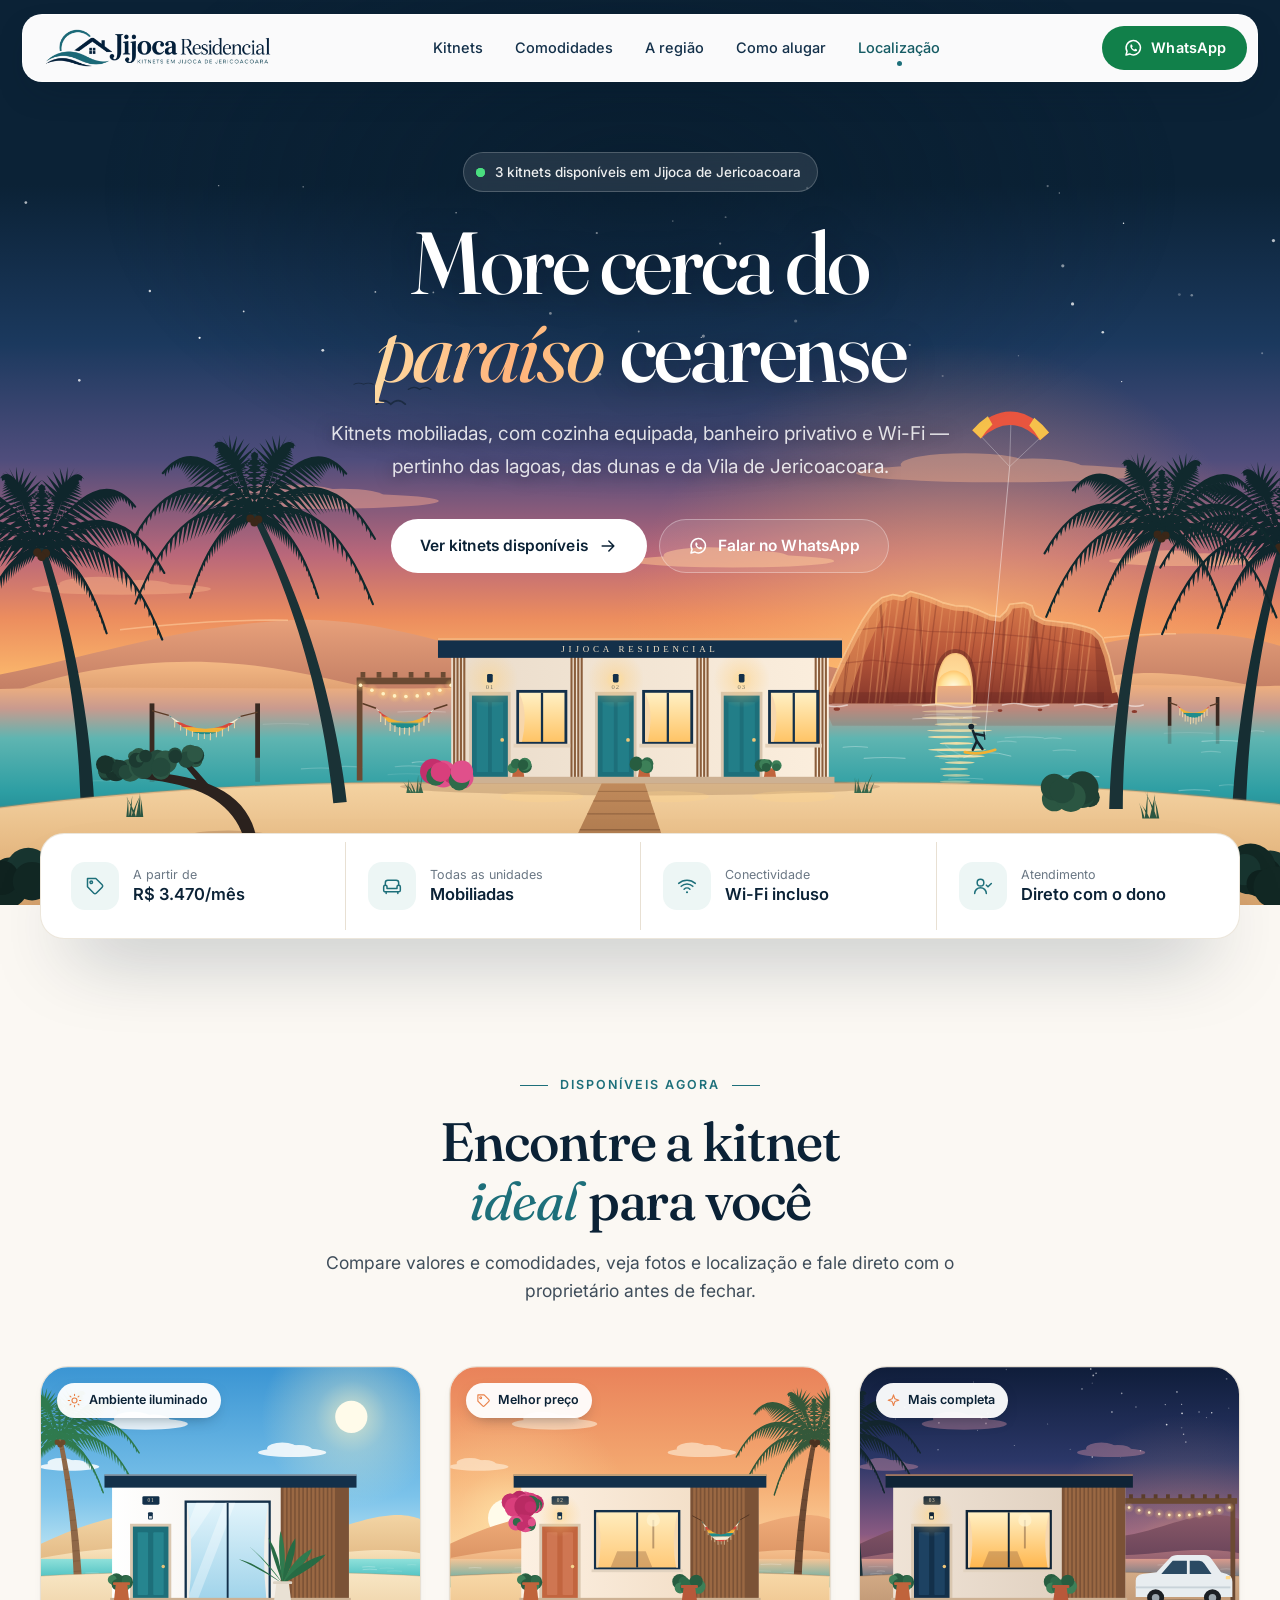
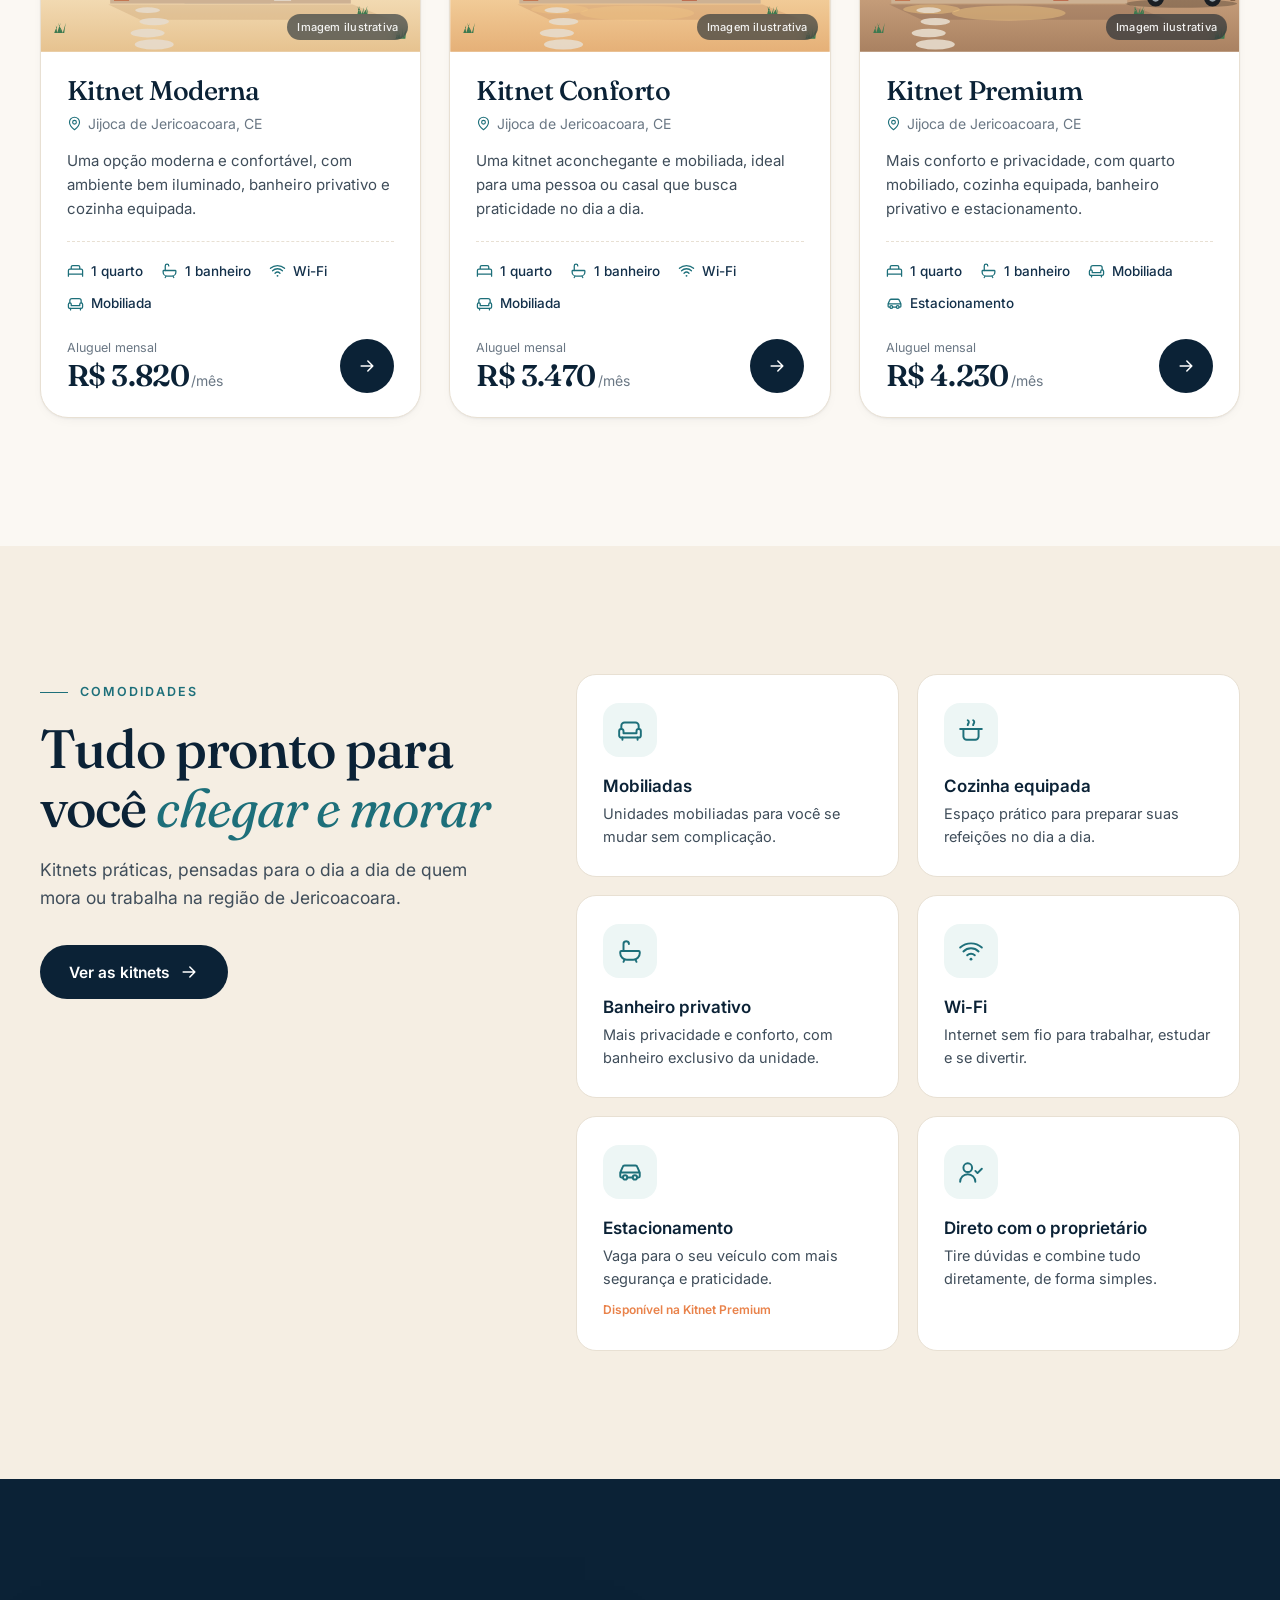
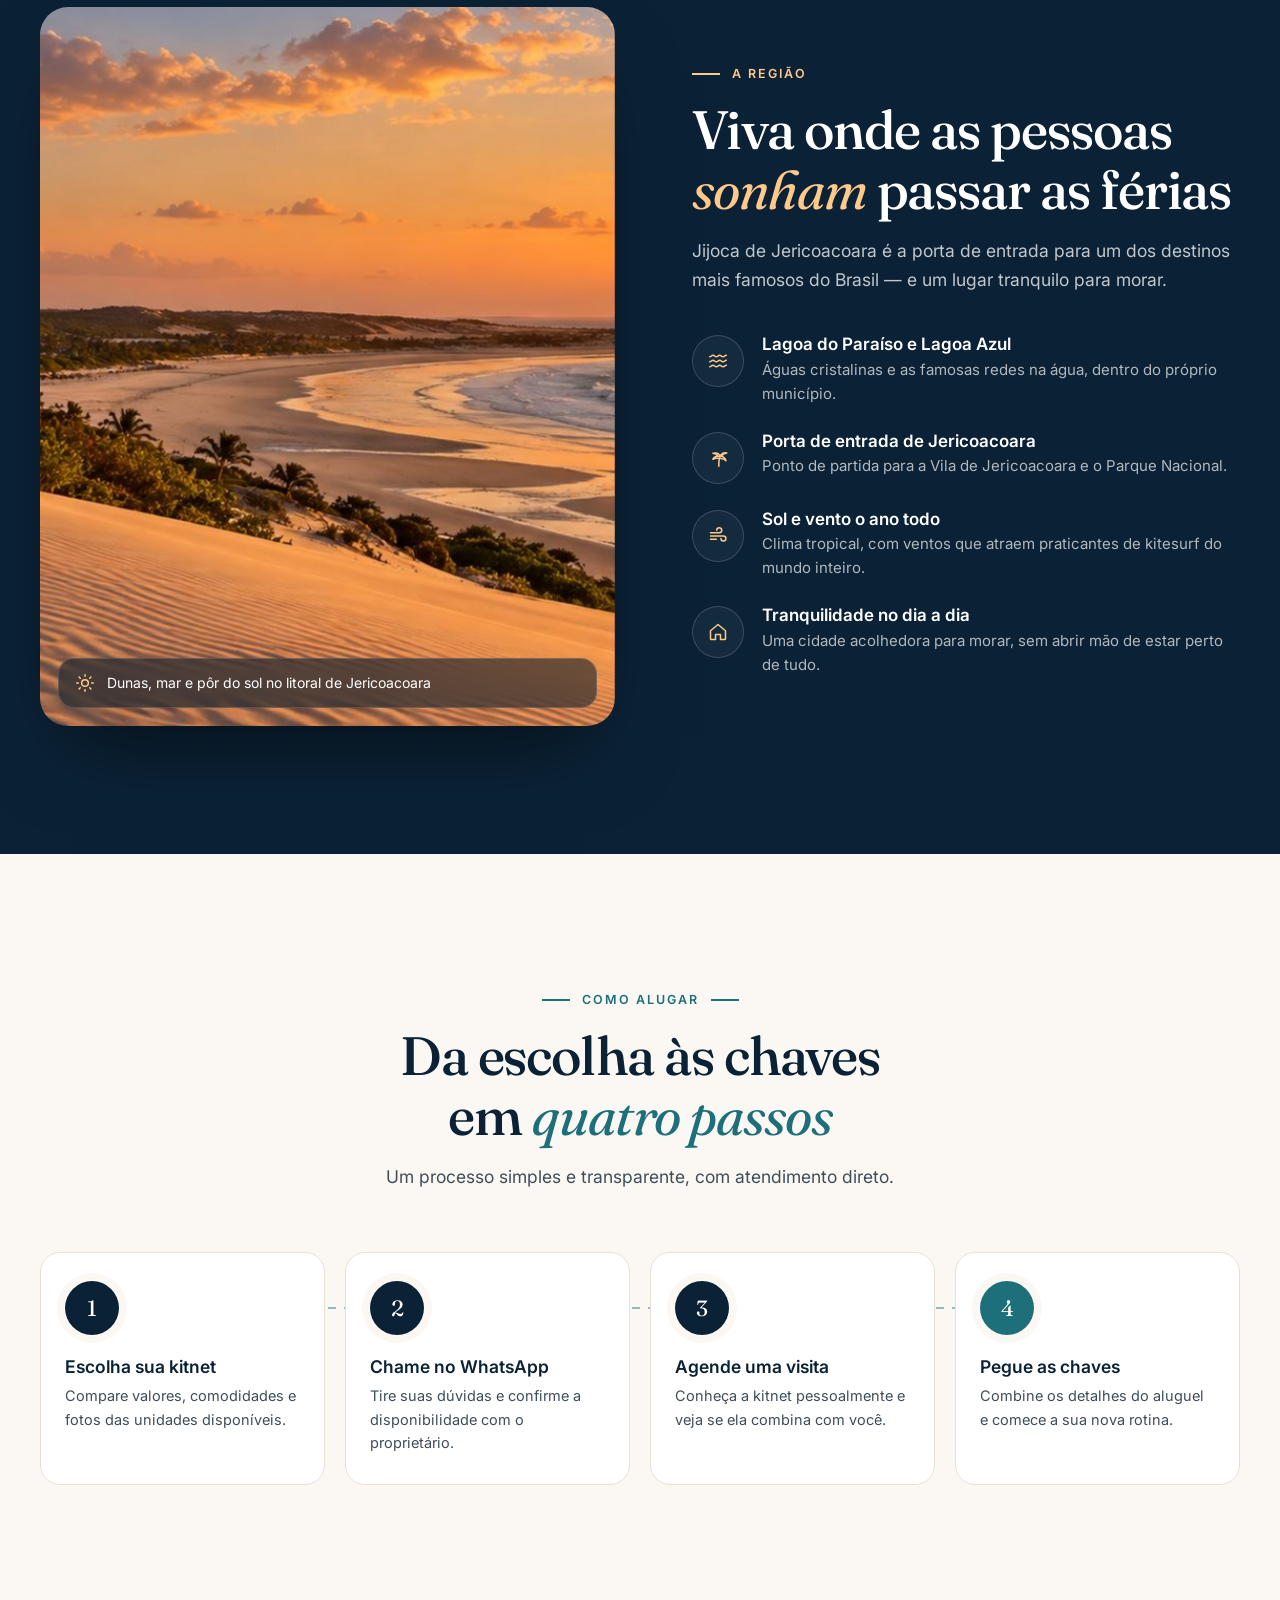
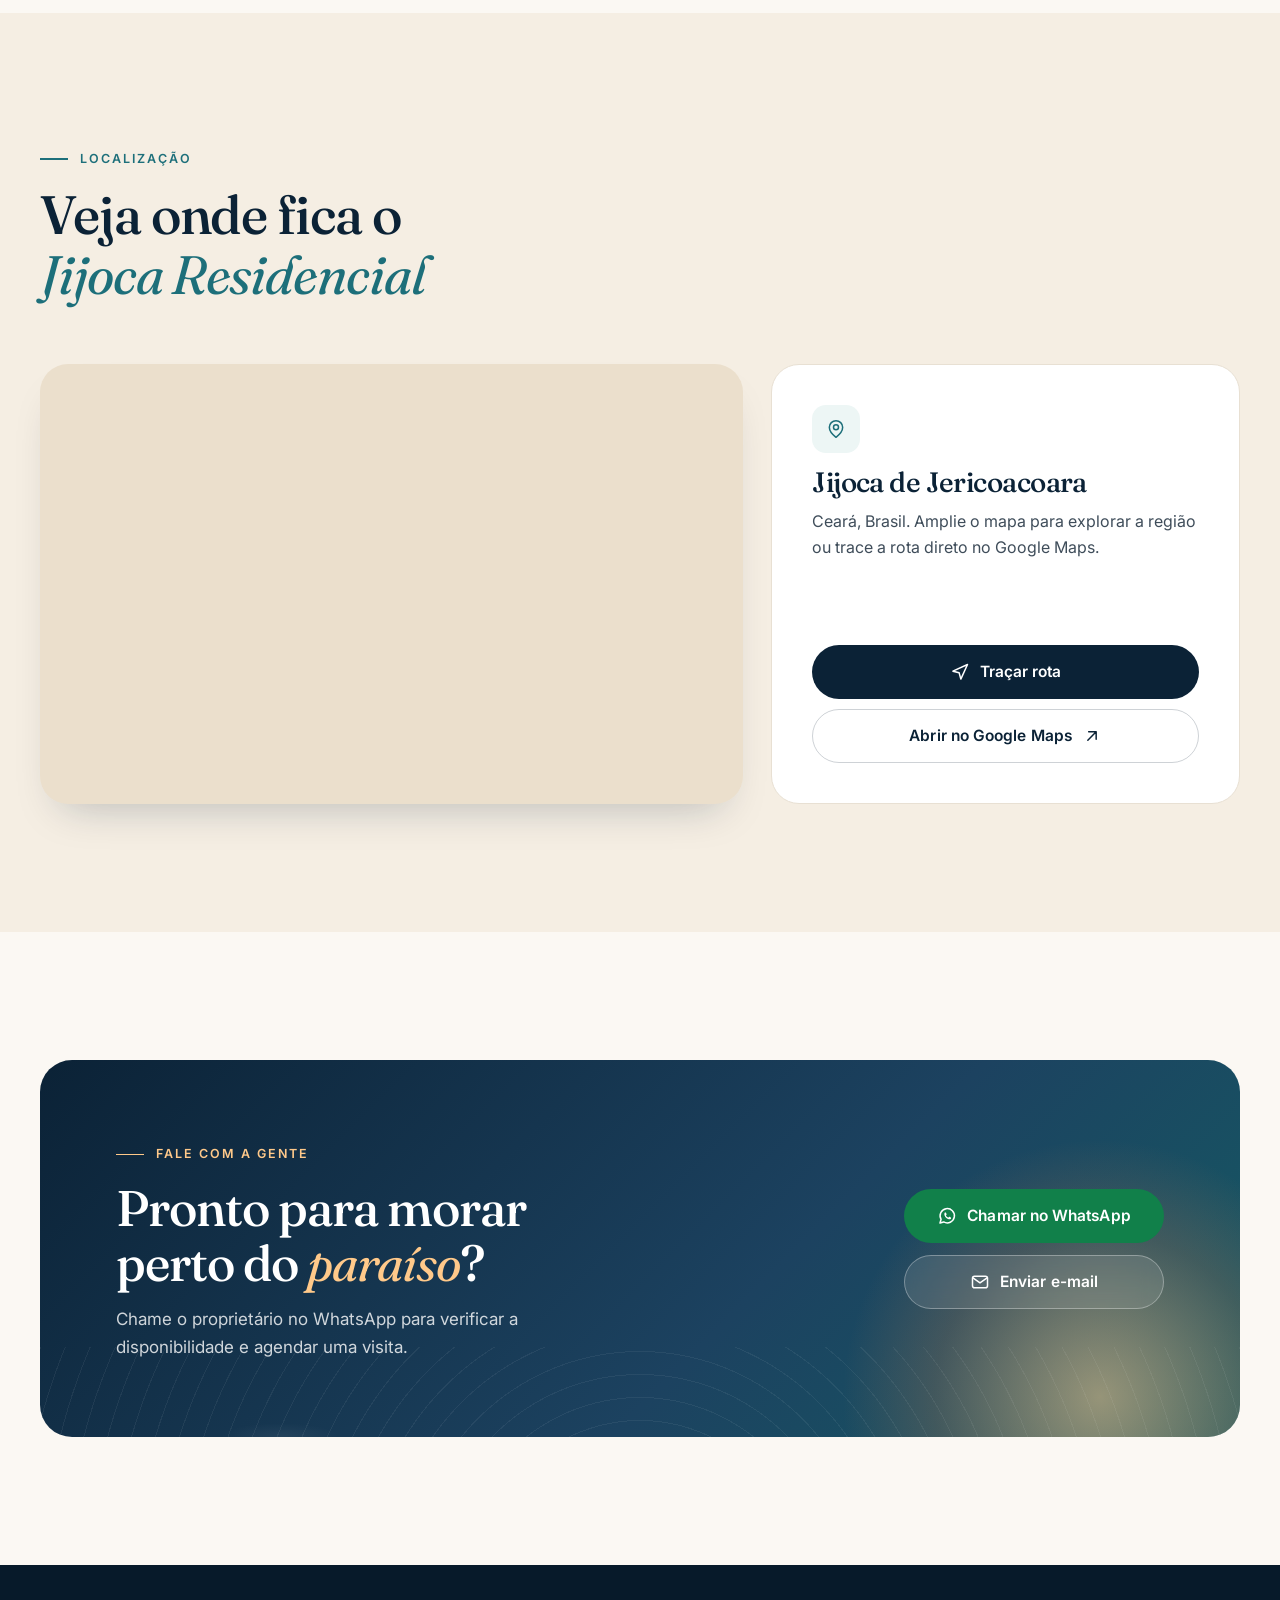
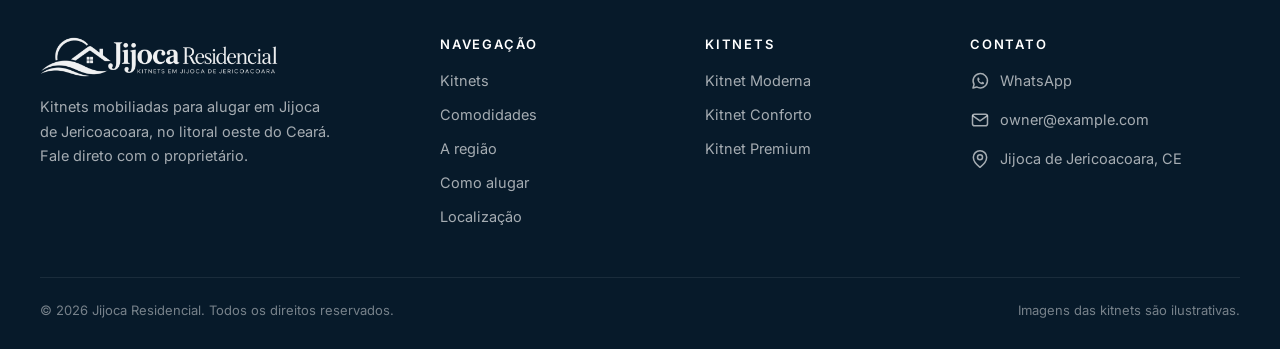
==== commit 9f658e63: "Update index.html" ====
--- a/index.html
+++ b/index.html
@@ -104,7 +104,7 @@
         </div>
         <div class="hero-content">
             <span class="hero-badge"><span class="pulse-dot"></span><span>3 kitnets disponíveis<span class="extra"> em Jijoca de Jericoacoara</span></span></span>
-            <h1 id="hero-title">More perto do <em>paraíso</em> cearense</h1>
+            <h1 id="hero-title">More cerca do <em>paraíso</em> cearense</h1>
             <p class="hero-lead">
                 Kitnets mobiliadas, com cozinha equipada, banheiro privativo e Wi-Fi — pertinho das
                 lagoas, das dunas e da Vila de Jericoacoara.
--- a/assets/css/style.css
+++ b/assets/css/style.css
@@ -79,7 +79,7 @@
     background: var(--navy-900); color: #fff; padding: 10px 16px; border-radius: 10px;
     text-decoration: none; font-weight: 600; transition: top .2s ease;
 }
-.skip-link:focus { top: 16px; }
+.skip-link:focus-visible { top: 16px; }
 
 .container {
     width: min(100% - 40px, var(--container));
@@ -1251,6 +1251,9 @@
     .mobile-menu { left: 10px; right: 10px; top: calc(var(--header-h) + 20px); }
 
     .hero-content { padding-top: calc(var(--header-h) + 56px); }
+    /* Enquadra as kitnets e a Pedra Furada na tela do celular */
+    .hero { --art-w: 820px; }
+    .hero-art { transform: translate3d(-58%, var(--parallax, 0px), 0); }
     .hero-actions { flex-direction: column; align-items: stretch; max-width: 340px; margin-inline: auto; }
     .hero-actions .btn { width: 100%; }
 
